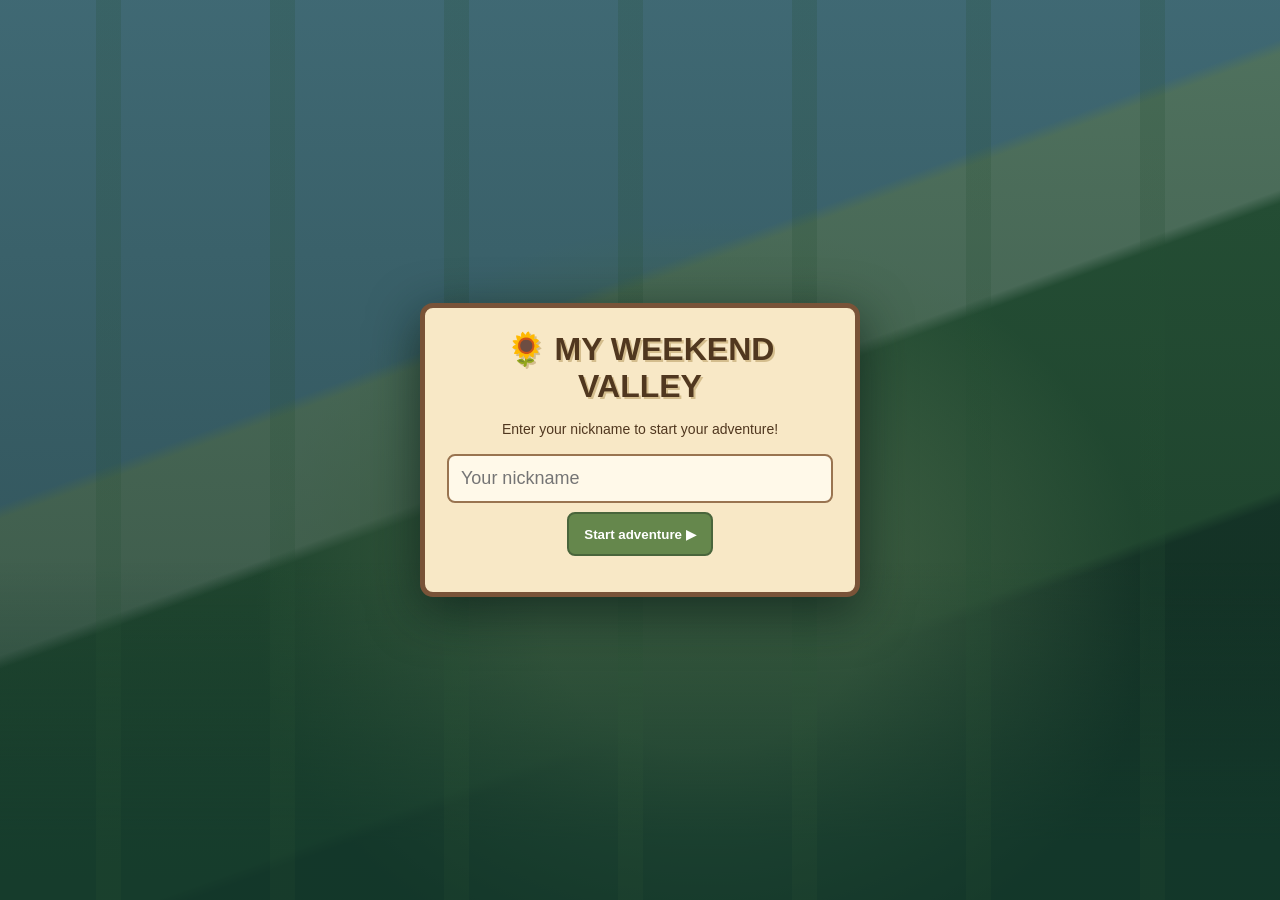
==== weekend-game/index.html @ 438b848c "Add standalone iOS Safari nickname start handler independent of game initialization and support touc" ====
<!doctype html><html lang="en"><head><meta charset="utf-8"><meta name="viewport" content="width=device-width,initial-scale=1,maximum-scale=1,user-scalable=no"><title>My Weekend Valley</title><style>
*{box-sizing:border-box}html,body{margin:0;overflow:hidden;width:100%;height:100%;background:#142c2d;font-family:Verdana,Arial,sans-serif;touch-action:none}canvas{display:block;width:100vw;height:100dvh;image-rendering:pixelated;touch-action:none}#hud{backdrop-filter:blur(6px);position:fixed;left:10px;top:10px;background:#382c23e8;color:#fff2ce;border:3px solid #c9a16c;box-shadow:0 4px #523d2b;border-radius:8px;padding:9px 12px;font-size:12px;line-height:1.7;pointer-events:none}#hud strong{font-size:15px}#quest{backdrop-filter:blur(6px);position:fixed;right:9px;top:10px;background:#382c23df;color:#ffe7ac;border:3px solid #c9a16c;border-radius:8px;padding:9px;font-size:11px;max-width:145px;pointer-events:none}#pad{position:fixed;bottom:25px;left:22px;width:124px;height:124px;border:3px solid #f4dcaa9c;border-radius:50%;background:#4c544b99;touch-action:none}#nub{position:absolute;left:40px;top:40px;width:40px;height:40px;background:#ffe2a2;border:3px solid #725b42;border-radius:50%}#act{position:fixed;bottom:43px;right:22px;width:91px;height:91px;border-radius:50%;border:4px solid #77512b;background:#f4bd63;color:#47321b;font-weight:900;font-size:13px}#modal{display:none;position:fixed;inset:0;background:#0d181acb;align-items:center;justify-content:center;padding:14px;z-index:3;touch-action:auto}#card{background:#f7e6bc;border:6px solid #795537;box-shadow:inset 0 0 0 3px #c79b62,0 10px 0 #30251d;color:#51351e;border-radius:12px;padding:20px;width:min(450px,100%);max-height:85dvh;overflow:auto;touch-action:auto}h2{margin:0 0 10px;font-size:22px}p{line-height:1.55;font-size:14px}textarea{width:100%;min-height:92px;border:3px solid #a47a4f;border-radius:7px;background:#fff9e8;padding:11px;font:16px Verdana;resize:vertical}#buttons{display:flex;gap:9px;margin-top:12px}#buttons button{flex:1;background:#65844d;border:3px solid #405a32;border-radius:7px;color:white;padding:11px;font-weight:bold}#buttons button:first-child{background:#a68159;border-color:#795637}#toast{position:fixed;left:50%;top:100px;transform:translateX(-50%);background:#382c23;color:#ffedae;border:2px solid #c9a16c;padding:10px 14px;border-radius:7px;display:none;text-align:center;font-size:13px;z-index:2;max-width:90vw}#tip{position:fixed;bottom:7px;left:42%;color:#fff3cc;background:#382c2399;font-size:10px;padding:5px;border-radius:4px}@media(min-width:850px){#pad,#act{opacity:.7}}@media(max-width:370px){#pad{width:104px;height:104px;left:10px}#nub{left:30px;top:30px}#act{right:10px;width:76px;height:76px}#quest{max-width:120px}}
#interior{display:none;position:fixed;inset:0;z-index:4;background:#241c16e8;align-items:center;justify-content:center;padding:12px}#room{width:min(620px,100%);height:min(620px,95dvh);background:#e4c08b;border:7px solid #735035;border-radius:12px;overflow:hidden}#scene{height:60%;background:linear-gradient(#a67d5a 0 70%,#b58a5a 70%);display:flex;align-items:flex-end;justify-content:center;position:relative}#scene:before{content:"";position:absolute;top:22px;left:12%;width:75px;height:95px;background:#93c8b6;border:10px solid #71503a}#portrait{font-size:clamp(100px,30vw,180px);line-height:1.1;filter:drop-shadow(6px 9px 1px #563a3066)}#roomTitle{position:absolute;right:10px;top:10px;background:#59402e;color:#fff2c6;padding:8px;border-radius:5px}#speech{height:40%;border-top:6px solid #735035;background:#f7e6be;padding:15px;display:flex;flex-direction:column;gap:9px;color:#493521}#speaker{font-weight:bold;font-size:20px}#dialogue{flex:1;font-size:15px;line-height:1.5}#roomButtons{display:flex;gap:10px}#roomButtons button{flex:1;padding:11px;background:#648451;border:3px solid #3e6135;color:white;border-radius:7px;font-weight:bold}#roomButtons #leave{background:#9c7854;border-color:#705238}#customBtn{position:fixed;right:12px;top:108px;z-index:2;background:#f3d38d;border:3px solid #765237;border-radius:9px;padding:9px;color:#51371f;font-weight:bold}#custom{display:none;position:fixed;inset:0;z-index:6;background:#241b17cc;align-items:center;justify-content:center;padding:14px}#customCard{background:#f9e8bd;border:6px solid #775034;border-radius:12px;padding:19px;width:min(400px,100%);color:#4b3525;max-height:90dvh;overflow:auto}#customCard h2{margin-bottom:14px}#customCard label{display:block;font-weight:bold;margin:12px 0 5px}#customCard select{width:100%;font-size:17px;padding:10px;background:#fff8e5;border:2px solid #8d6747;border-radius:6px}#customCard button{margin-top:16px;padding:12px;width:100%;background:#648a55;color:white;border:3px solid #43653c;border-radius:8px;font-weight:bold}#minigame{display:none;position:fixed;inset:0;z-index:7;background:#1d1716d9;align-items:center;justify-content:center;padding:12px}#miniCard{max-height:calc(100dvh - 24px);overflow-y:auto;box-sizing:border-box;width:min(520px,100%);background:#f8e7c2;border:6px solid #765034;border-radius:12px;padding:16px;text-align:center;color:#4b3421}#miniCanvas{width:100%;max-width:440px;aspect-ratio:4/3;image-rendering:pixelated;background:#b6d5d0;border:4px solid #775237;border-radius:8px;touch-action:manipulation}#miniCard{position:relative}#miniClose{background:#a9514a!important;border-color:#74382e!important}#miniCanvas{cursor:crosshair;box-sizing:border-box}#minigame{overscroll-behavior:contain}#miniClose{min-height:44px;touch-action:manipulation}#miniCard button{padding:10px 18px;margin:6px;background:#648854;border:3px solid #486639;color:white;border-radius:8px;font-weight:bold}#welcome,#market{display:none;position:fixed;inset:0;z-index:12;background:#1c1920dc;align-items:center;justify-content:center;padding:14px;touch-action:auto}#welcome{display:flex;min-height:100dvh;background:linear-gradient(#132d2688,#0d221bb0),radial-gradient(ellipse at 55% 68%,#86b879 0 16%,transparent 45%),linear-gradient(160deg,#72adcc 0 37%,#96c2a0 38% 48%,#3c7b4a 49% 70%,#1d4933 71%);overflow:hidden}#welcome:before{content:"";position:absolute;inset:-12%;pointer-events:none;opacity:.65;background:repeating-linear-gradient(90deg,transparent 0 76px,#264f3455 76px 101px,transparent 101px 174px),linear-gradient(0deg,#143c2e 0 15%,transparent 40%);animation:panWelcome 26s ease-in-out infinite alternate}#welcomeCard{position:relative;z-index:1;background:#f8e8c6ed;box-shadow:0 14px 50px #091b17aa}#welcomeCard h2{font-size:clamp(22px,5vw,32px);text-shadow:2px 2px #d4bd8d}@keyframes panWelcome{from{transform:translateX(-3%)}to{transform:translateX(3%)}}@media(prefers-reduced-motion:reduce){#welcome:before{animation:none}}#welcomeCard,#marketCard{background:#f8e8c6;color:#50371f;border:5px solid #795338;border-radius:13px;padding:22px;width:min(440px,100%);max-height:90dvh;overflow:auto;text-align:center;touch-action:auto}#welcomeCard input{width:100%;padding:12px;font-size:18px;border:2px solid #997450;border-radius:8px;background:#fff9e9;touch-action:auto}#welcomeCard button,#marketCard button{cursor:pointer;-webkit-tap-highlight-color:transparent;padding:11px 15px;background:#65874c;border:2px solid #49653b;border-radius:8px;color:white;font-weight:bold;margin-top:9px;min-height:44px;touch-action:manipulation}#marketCard .goods{display:grid;grid-template-columns:1fr 1fr;gap:9px;margin:12px 0}#marketCard .good{border:2px solid #d2b68d;border-radius:9px;padding:10px;background:#fff4d8}#marketCard .good button{width:100%;font-size:12px}#marketCard #marketExit{background:#a65b50;border-color:#87483f;width:100%}#shopBtn{position:fixed;right:12px;top:158px;z-index:2;background:#f3d38d;border:3px solid #765237;border-radius:9px;padding:9px;color:#51371f;font-weight:bold}#hud #nicknameHud{color:#ffe5a0}#toast{z-index:30;top:65px;pointer-events:none}#marketCard .good button:disabled{opacity:.6;background:#7e8977}#marketCard .good button{touch-action:manipulation;cursor:pointer}</style></head><body><canvas id="game"></canvas><div id="hud"><div id="nicknameHud"></div><strong id="worldTitle">🌻 My Weekend Valley</strong><div id="clock">☀️ Day 1 · Spring</div><div>🪙 <span id="coins">0</span> · 🦋 <span id="butterflies">0</span></div><div>⭐ <span id="progress">0 / 7</span> stories</div><div>📍 <span id="location">Village</span></div></div><div id="quest">📜 <b>Weekend Quest</b><div id="task">Explore the village and talk to the locals!</div></div><div id="pad"><div id="nub"></div></div><button id="act">TALK</button><div id="tip">Move: WASD / arrows / click · E or Enter: interact</div><div id="toast"></div><button id="customBtn">🎨 Character</button><button id="shopBtn">🛍️ Shop</button><div id="custom"><div id="customCard"><h2>🎨 Your Character</h2><div id="preview" style="font-size:50px;text-align:center">🧑</div><label>Clothes</label><select id="outfit"><option value="#5576b8">Blue jacket</option><option value="#b95762">Red jacket</option><option value="#6b9964">Green jacket</option><option value="#a276bd">Purple jacket</option><option value="#e1b755">Yellow jacket</option></select><label>Hair</label><select id="hair"><option value="#59442c">Brown</option><option value="#29262b">Black</option><option value="#d9a94b">Blond</option><option value="#b76a43">Ginger</option><option value="#d6d0ca">Silver</option></select><label>Skin tone</label><select id="skin"><option value="#edb78b">Light</option><option value="#c88d60">Tan</option><option value="#946344">Brown</option><option value="#65452f">Dark</option></select><button id="customDone">Save character ✓</button></div></div><div id="welcome"><div id="welcomeCard"><h2>🌻 MY WEEKEND VALLEY</h2><p>Enter your nickname to start your adventure!</p><input id="nickInput" maxlength="16" placeholder="Your nickname" autocomplete="nickname" enterkeyhint="go"><button id="nickSave" type="button">Start adventure ▶</button><p id="nickError" style="color:#a34236"></p></div></div><div id="market"><div id="marketCard"><h2>🛍️ Weekend Shop</h2><p>🪙 Your coins: <b id="marketCoins">0</b></p><p id="marketMessage" role="status" aria-live="polite" style="min-height:24px;font-weight:bold;color:#80502d"></p><div class="goods" id="goods"></div><button id="marketExit">🚪 Leave shop</button></div></div><div id="minigame"><div id="miniCard"><h2>🎯 Shooting Gallery</h2><p>Move your aim and shoot the moving cans! Hit all 7 targets in 7 shots to win 50 coins.</p><canvas id="miniCanvas" width="440" height="330"></canvas><p id="miniStatus"></p><button id="miniAgain">🔄 Reload / Retry</button><button id="miniClose">🚪 Exit game</button></div></div><div id="interior"><div id="room"><div id="scene"><div id="roomTitle"></div><div id="portrait"></div></div><div id="speech"><div id="speaker"></div><div id="dialogue"></div><div id="roomButtons"><button id="leave">Leave 🚪</button><button id="next">Next ▶</button></div></div></div></div><div id="modal"><div id="card"><h2 id="heading"></h2><p id="prompt"></p><textarea id="answer" placeholder="Write your own answer in English..."></textarea><div id="buttons"><button id="close">Back</button><button id="save">Save ✨</button></div></div></div><script>
(function(){
  function startFromWelcome(){
    var input=document.getElementById('nickInput'),panel=document.getElementById('welcome'),error=document.getElementById('nickError');
    if(!input||!panel)return;
    var nick=(input.value||'').trim();
    if(!nick){if(error)error.textContent='Введите ник';return;}
    if(nick.length>16)nick=nick.slice(0,16);
    try{localStorage.setItem('weekendNickname',nick);}catch(e){}
    window.weekendPlayerNickname=nick;
    var hud=document.getElementById('nicknameHud');if(hud)hud.textContent='👤 '+nick;
    input.blur();panel.style.display='none';panel.hidden=true;
  }
  window.startWeekendGame=startFromWelcome;
  function ready(){
    var btn=document.getElementById('nickSave'),input=document.getElementById('nickInput');
    if(btn){btn.onclick=startFromWelcome;btn.addEventListener('touchend',function(e){e.preventDefault();startFromWelcome();},{passive:false});}
    if(input)input.addEventListener('keydown',function(e){if(e.key==='Enter'){e.preventDefault();startFromWelcome();}});
    try{var old=localStorage.getItem('weekendNickname');if(old&&input)input.value=old;}catch(e){}
  }
  if(document.readyState==='loading')document.addEventListener('DOMContentLoaded',ready);else ready();
})();
</script>
<script>
(()=>{'use strict';const c=document.querySelector('#game'),g=c.getContext('2d');let W,H,D;function resize(){W=innerWidth;H=innerHeight;D=Math.min(devicePixelRatio||1,2);c.width=W*D;c.height=H*D;g.setTransform(D,0,0,D,0,0)}addEventListener('resize',resize);resize();
const TS=40,COLS=58,ROWS=45,WW=COLS*TS,WH=ROWS*TS,player={x:1120,y:890,dir:0,walk:0},keys={},joy={x:0,y:0};let clickTarget=null;let active=null,near=null,door=null,stall=null,tick=0,prev=0,inside=null,dialogueStep=0,world='village',portal=null;const avatar=JSON.parse(localStorage.getItem('weekendAvatar')||'{"outfit":"#5576b8","hair":"#59442c","skin":"#edb78b"}');const answers=JSON.parse(localStorage.getItem('weekendValleyV2')||'{}');
let coins=Number(localStorage.getItem('weekendCoins')||0),butterflyCount=0;if(!localStorage.getItem('weekendStarterGiftV1')){coins+=100;localStorage.setItem('weekendCoins',String(coins));localStorage.setItem('weekendStarterGiftV1','1')}let nickname=window.weekendPlayerNickname||localStorage.getItem('weekendNickname')||'';const purchases=JSON.parse(localStorage.getItem('weekendPurchases')||'{}');const shopGoods=[{id:'hat',name:'🎩 Fancy Hat',price:35,description:'Wear a stylish hat'},{id:'crown',name:'👑 Golden Crown',price:120,description:'A royal look'},{id:'scarf',name:'🧣 Cozy Scarf',price:45,description:'A warm scarf'},{id:'sparkle',name:'✨ Sparkles',price:90,description:'Glitter around you'},{id:'pet',name:'🐈 Cat Friend',price:150,description:'A cat follows you'},{id:'balloon',name:'🎈 Balloon',price:65,description:'Carry a red balloon'}];const critters=Array.from({length:18},(_,i)=>({x:180+(i*257)%1930,y:170+(i*317)%1420,phase:i*1.7,speed:.3+i%3*.14,found:false}));const lanterns=[{x:1040,y:700},{x:1270,y:700},{x:1040,y:1030},{x:1270,y:1030},{x:760,y:790},{x:1530,y:790}];const quests=[
{id:'farmer',x:580,y:610,name:'Mia the Farmer',icon:'👩‍🌾',q:'What would you like to do outdoors this weekend?',hint:'I want to plant flowers in the garden.'},
{id:'fisher',x:1590,y:650,name:'Oliver the Fisher',icon:'🎣',q:'Who would you like to spend your weekend with?',hint:'I want to go fishing with my best friend.'},
{id:'baker',x:1630,y:1180,name:'Lily the Baker',icon:'🥐',q:'What would you like to eat this weekend?',hint:'I would like to bake chocolate cookies.'},
{id:'reader',x:530,y:1240,name:'Noah the Reader',icon:'📚',q:'What would you like to learn or read?',hint:'I want to read a mystery book.'},
{id:'musician',x:1150,y:440,name:'Ella the Musician',icon:'🎸',q:'What music would you like to listen to?',hint:'I want to listen to pop music.'},
{id:'friend',x:1180,y:1450,name:'Alex the Friend',icon:'🧑',q:'Where would you like to go this weekend?',hint:'I would like to visit the city park.'},
{id:'shopkeeper',x:1950,y:930,name:'Sam the Shopkeeper',icon:'🛒',q:'How do you want to feel this weekend, and why?',hint:'I want to feel happy because I can relax.'}
];const regionalQuests={city:[{id:'city_guide',x:300,y:550,name:'Grace the Guide',icon:'🗺️',q:'What would you like to visit in the city this weekend?',hint:'I would like to visit the museum.'},{id:'city_driver',x:960,y:880,name:'Max the Driver',icon:'🚕',q:'How would you travel around the city?',hint:'I would take the bus to the park.'},{id:'city_artist',x:1530,y:1390,name:'Zoe the Artist',icon:'🎨',q:'What would you like to buy in the city?',hint:'I would like to buy a beautiful painting.'}],ship:[{id:'ship_captain',x:740,y:3010,name:'Captain Jack',icon:'👨‍✈️',q:'Where would you like to sail on your next holiday?',hint:'I would like to sail to New York.'},{id:'ship_guest',x:1590,y:2180,name:'Rose the Passenger',icon:'🌹',q:'What would you do on a cruise ship?',hint:'I would watch the ocean and read a book.'},{id:'ship_sailor',x:740,y:1170,name:'Finn the Sailor',icon:'⚓',q:'What would you pack for a sea journey?',hint:'I would pack warm clothes and a camera.'}]};const allQuests=[...quests,...regionalQuests.city,...regionalQuests.ship];const questTotal=allQuests.length;const houses=[{x:330,y:360,c:'#e7ac72',roof:'#a64d47',label:'FARM'},{x:1400,y:270,c:'#e3c795',roof:'#8d668d',label:'MUSIC'},{x:1420,y:970,c:'#f0b0a2',roof:'#b96b42',label:'BAKERY'},{x:290,y:1010,c:'#b8bbdf',roof:'#7668a2',label:'LIBRARY'},{x:1780,y:720,c:'#c6d99d',roof:'#6a9663',label:'SHOP'},{x:850,y:1230,c:'#ead5a4',roof:'#a06d52',label:'HOME'}];
const roomPeople=[['👩‍🌾','Mia',['Welcome to my farmhouse!','I grow vegetables and flowers.','Have a lovely weekend!']],['👩‍🎤','Ella',['Welcome to my music room!','I practice guitar every day.','Music makes life better!']],['👩‍🍳','Lily',['Welcome to my bakery!','Our bread is always fresh.','Enjoy your weekend!']],['👨‍🏫','Noah',['Welcome to the library!','I love reading adventure stories.','See you soon!']],['🧑‍💼','Sam',['Hello! Welcome to my shop.','We sell useful things for the village.','Have a great day!']],['🧑','Alex',['Welcome home!','Relax and enjoy your free time.','See you around!']]];let seed=57;function rand(){seed=(seed*1664525+1013904223)>>>0;return seed/4294967296}const deco=[];for(let i=0;i<750;i++){let x=35+rand()*(WW-70),y=35+rand()*(WH-70);if(Math.abs(x-1150)<135||Math.abs(y-900)<95||houses.some(h=>Math.abs(x-h.x)<185&&Math.abs(y-h.y)<175)||quests.some(q=>Math.hypot(q.x-x,q.y-y)<115)||x>1680&&y<670)continue;deco.push({x,y,type:rand(),s:rand()})}
const flowers=[];for(let i=0;i<260;i++)flowers.push({x:rand()*WW,y:rand()*WH,t:rand()});
const walkers=Array.from({length:16},(_,i)=>({x:210+(i*347)%1880,y:210+(i*271)%1390,vx:0,vy:0,wait:0,speed:.55+(i%5)*.12,shirt:['#bd8d61','#7b9fbe','#d28b99','#9f87b5','#8ca76b','#d9ae69'][i%6],name:['Ben','Kate','Tom','Rose','Jack','Emma','Max','Amy','Leo','Lucy','Finn','Zoe','Dan','Ivy','Paul','May'][i],bubbleUntil:0,cooldown:0,hello:false}));const greetings=['Hello! How are you?','Hey! Nice to see you!','Hi there!','How is your day going?','Lovely weather today!','Good morning, neighbor!','Hope you have a great day!','Hey, how are things?'];function updateWalkers(dt){for(const n of walkers){n.wait-=dt;if(n.wait<=0){let angle=Math.random()*Math.PI*2;n.vx=Math.cos(angle);n.vy=Math.sin(angle);n.wait=45+Math.random()*145;if(Math.random()<.25){n.vx=0;n.vy=0;n.wait=25+Math.random()*65}}let nx=n.x+n.vx*n.speed*dt,ny=n.y+n.vy*n.speed*dt;if(nx<50||nx>WW-50)n.vx*=-1;else n.x=nx;if(ny<60||ny>WH-60)n.vy*=-1;else n.y=ny;let distance=Math.hypot(player.x-n.x,player.y-n.y);if(distance<112&&!n.hello&&tick>n.cooldown){n.bubbleUntil=tick+175;n.cooldown=tick+650;n.message=greetings[Math.floor(Math.random()*greetings.length)];n.hello=true}else if(distance>170)n.hello=false;}}function drawWalkers(){for(const n of walkers){character(n.x,n.y+Math.sin(tick*.07+n.x)*2,n.shirt);if(n.bubbleUntil>tick){const msg=n.message||'Hello!';g.font='bold 13px Verdana';const width=Math.max(90,g.measureText(msg).width+25);rect(n.x-width/2,n.y-92,width,32,'#4c382b');rect(n.x-width/2+3,n.y-89,width-6,26,'#fff2cf');g.fillStyle='#4c382b';g.beginPath();g.moveTo(n.x-6,n.y-60);g.lineTo(n.x+6,n.y-60);g.lineTo(n.x,n.y-51);g.fill();g.fillStyle='#4c382b';g.textAlign='center';g.fillText(msg,n.x,n.y-71)}}}
function rect(x,y,w,h,col){g.fillStyle=col;g.fillRect(x,y,w,h)}function circle(x,y,r,col){g.fillStyle=col;g.beginPath();g.arc(x,y,r,0,Math.PI*2);g.fill()}function label(t,x,y,size=15,col='#f8f1c7'){g.font='bold '+size+'px Verdana';g.textAlign='center';g.lineWidth=4;g.strokeStyle='#49392b';g.strokeText(t,x,y);g.fillStyle=col;g.fillText(t,x,y)}
function drawHouse(h){rect(h.x-93,h.y-27,186,128,'#304c3540');rect(h.x-89,h.y-42,178,132,'#684e3a');rect(h.x-83,h.y-35,166,120,h.c);for(let i=0;i<6;i++)rect(h.x-79,h.y-22+i*18,158,2,'#674b3450');rect(h.x-101,h.y-66,202,35,'#583e42');rect(h.x-94,h.y-98,188,44,h.roof);for(let i=0;i<8;i++)rect(h.x-87+i*23,h.y-91+(i%2)*8,20,3,'#fff0d033');rect(h.x-103,h.y-65,206,8,'#e9c68e');for(const wx of [-49,48]){rect(h.x+wx-22,h.y-17,44,45,'#65483a');rect(h.x+wx-17,h.y-12,34,34,'#a6d7df');rect(h.x+wx-15,h.y-10,30,30,'#f8db92aa');rect(h.x+wx-2,h.y-12,4,34,'#fff2d4');rect(h.x+wx-17,h.y+2,34,4,'#fff2d4');rect(h.x+wx-25,h.y+26,50,7,'#e6c18c')}rect(h.x-23,h.y+32,46,61,'#5c4035');rect(h.x-17,h.y+36,34,54,'#946743');circle(h.x+12,h.y+68,4,'#f6d889');rect(h.x-27,h.y+90,54,8,'#d8b38b');label(h.label,h.x,h.y-114,13)}
function tree(x,y,r){circle(x+9,y+10,r+5,'#263f3655');rect(x-7,y-2,14,32,'#765037');rect(x-4,y+4,4,20,'#a67950');circle(x-12,y-20,r*.85,'#2e6f4e');circle(x+13,y-20,r*.85,'#397d52');circle(x,y-36,r,'#478c57');circle(x-9,y-39,r*.55,'#69aa66');circle(x+9,y-31,r*.5,'#5ba35e');circle(x-5,y-47,3,'#d2dc9d')}
function character(x,y,shirt,hair='#60422d',skin='#edb78b',motion=0,wave=false){const stride=Math.sin(motion)*5,arm=Math.sin(motion)*7;circle(x,y+14,13,'#345a3e66');rect(x-10,y+2+stride,8,12,'#534f6d');rect(x+3,y+2-stride,8,12,'#534f6d');rect(x-12,y-18,24,24,shirt);g.save();g.translate(x-13,y-14);g.rotate(arm*.045);rect(-7,0,7,20,shirt);rect(-7,15,7,6,skin);g.restore();g.save();g.translate(x+13,y-14);g.rotate(wave?-.85+Math.sin(tick*.14)*.25:-arm*.045);rect(0,0,7,20,shirt);rect(0,15,7,6,skin);g.restore();circle(x,y-24,12,skin);circle(x,y-31,12,hair);rect(x-11,y-29,22,12,skin);rect(x-6,y-25,3,3,'#392f27');rect(x+4,y-25,3,3,'#392f27')}
const stalls=[{x:1290,y:1110,label:'🎯 CAN TOSS'},{x:860,y:630,label:'🎯 FAIR GAME'}];const gates=[{x:2180,y:890,to:'city',label:'🏙️ CITY'},{x:1100,y:160,to:'ship',label:'🚢 SHIP'}];const extraNPC={city:[{x:640,y:500,name:'Officer Ben',icon:'👮',lines:['Welcome to the city!','The streets are busy today.','Have a safe weekend!']},{x:1510,y:1180,name:'Artist Zoe',icon:'🎨',lines:['Hello from the city!','I love painting colorful buildings.','Enjoy exploring!']}],ship:[{x:750,y:2830,name:'Captain Jack',icon:'👨‍✈️',lines:['Ahoy! Welcome aboard!','We are sailing toward a new adventure.','Enjoy the ocean breeze!']},{x:1580,y:2600,name:'Sailor Finn',icon:'🧑‍✈️',lines:['Hello, traveler!','The sea looks beautiful today.','Have a great journey!']}]};let extraNear=null;function drawExtraNPCs(){for(const n of regionalQuests[world]){character(n.x,n.y,'#5c89ad','#60422d','#edb78b',0,Math.hypot(player.x-n.x,player.y-n.y)<105);label((answers[n.id]?'✓ ':'⭐ ')+n.name,n.x,n.y-54,14);if(Math.hypot(player.x-n.x,player.y-n.y)<105)label('QUEST / E',n.x,n.y-81,14)}for(const n of extraNPC[world]){character(n.x,n.y,'#8d659e','#60422d','#edb78b',0,Math.hypot(player.x-n.x,player.y-n.y)<105);label(n.name,n.x,n.y-55,14);if(Math.hypot(player.x-n.x,player.y-n.y)<100)label('TALK / E',n.x,n.y-80,14)}}const cityCrowd=Array.from({length:28},(_,i)=>({x:190+(i*277)%1930,y:150+(i*233)%1450,phase:i*2.3,color:['#d88c70','#6d8cbb','#ba91b8','#8bad7a'][i%4]}));const cars=Array.from({length:16},(_,i)=>({lane:i%4,offset:i*189,speed:.65+(i%5)*.24,color:['#d95753','#f2c864','#71a8d1','#eee5d5','#6a907b'][i%5]}));const shipCrew=Array.from({length:24},(_,i)=>({x:i%2?1590:730,y:650+Math.floor(i/2)*205,phase:i*1.3,color:['#fff2d4','#50759b','#ba795e'][i%3],dx:0,dy:1,timer:0,pause:0,speed:.45+(i%4)*.12}));const SH=3600;const shipWalls=[{x:855,y:690,w:600,h:1950},{x:965,y:2750,w:390,h:180}];const shipDeckPath=new Path2D();shipDeckPath.moveTo(1160,155);shipDeckPath.bezierCurveTo(1470,270,1655,470,1675,780);shipDeckPath.lineTo(1675,2930);shipDeckPath.bezierCurveTo(1675,3140,1450,3360,1160,3420);shipDeckPath.bezierCurveTo(870,3360,645,3140,645,2930);shipDeckPath.lineTo(645,780);shipDeckPath.bezierCurveTo(665,470,850,270,1160,155);shipDeckPath.closePath();const deckTest=document.createElement('canvas').getContext('2d');function shipWalkable(x,y){if(!Number.isFinite(x)||!Number.isFinite(y)||y<205||y>3370)return false;for(const [ox,oy] of [[0,0],[-25,0],[25,0],[0,-25],[0,25]])if(!deckTest.isPointInPath(shipDeckPath,x+ox,y+oy))return false;return !shipWalls.some(r=>x>r.x-23&&x<r.x+r.w+23&&y>r.y-24&&y<r.y+r.h+24)}function rescueShipCrew(n){const safe=[[730,1050],[1590,1050],[730,1650],[1590,1650],[730,2300],[1590,2300],[900,3050],[1420,3050],[1160,3170]];let best=null,dist=Infinity;for(const [x,y] of safe){if(!shipWalkable(x,y))continue;const d=(n.x-x)**2+(n.y-y)**2;if(d<dist){dist=d;best=[x,y]}}if(best){n.x=best[0];n.y=best[1]}else{n.x=1160;n.y=3170}n.dx=0;n.dy=0;n.timer=0;n.pause=10}function shipMove(n,dt){if(!shipWalkable(n.x,n.y))rescueShipCrew(n);if(n.pause>0){n.pause-=dt;return}n.timer-=dt;if(n.timer<=0){n.timer=65+Math.random()*125;const a=Math.random()*Math.PI*2;n.dx=Math.cos(a);n.dy=Math.sin(a);if(Math.random()<.2){n.pause=25+Math.random()*65;return}}const nx=n.x+n.dx*n.speed*dt,ny=n.y+n.dy*n.speed*dt;if(shipWalkable(nx,ny)){n.x=nx;n.y=ny}else{n.timer=0;n.dx*=-1;n.dy*=-1}}function drawCity(){rect(0,0,WW,WH,'#819d89');for(let i=0;i<240;i++){const x=(i*173)%WW,y=(i*277)%WH;rect(x,y,7,2,'#e3e5d33a')}for(let x=0;x<WW;x+=340){rect(x+122,0,126,WH,'#6c7076');rect(x+181,0,6,WH,'#d5c78c')}for(let y=0;y<WH;y+=360){rect(0,y+120,WW,132,'#6c7076');rect(0,y+180,WW,6,'#d5c78c')}for(let x=0;x<WW;x+=340)for(let y=0;y<WH;y+=360){const height=95+((x*3+y*7)%100);rect(x+5,y+8,107,108,'#535765');rect(x+10,y+12,97,100,'#a5a9b8');rect(x+20,y+15-height*.17,83,85+height*.17,((x+y)/20)%2===0?'#b2b8c5':'#7f9cae');for(let a=0;a<4;a++)for(let b=0;b<4;b++)rect(x+27+a*18,y+18+b*19,11,12,(a+b)%3===0?'#ffe6a0':'#9fd6e7');rect(x+265,y+260,27,38,'#73583b');circle(x+278,y+245,28,'#4b976a');rect(x+5,y+107,100,8,'#3e6774')}const phase=tick%720,greenVertical=phase<340;for(let x=0;x<WW;x+=340)for(let y=0;y<WH;y+=360){rect(x+113,y+103,10,25,'#333b36');circle(x+118,y+109,4,greenVertical?'#4d5946':'#f45243');circle(x+118,y+120,4,greenVertical?'#6ee083':'#494d43');rect(x+249,y+253,10,25,'#333b36');circle(x+254,y+259,4,greenVertical?'#f45243':'#494d43');circle(x+254,y+270,4,greenVertical?'#494d43':'#6ee083')}for(let i=0;i<cars.length;i++){const c=cars[i],vertical=c.lane%2===0,roadIndex=Math.floor(i/4),roadStart=vertical?roadIndex*340:roadIndex*360,track=vertical?WH:WW;let pos=(c.offset+tick*c.speed*2.1)%track;const lightPositions=vertical?[120,480,840,1200,1560]:[122,462,802,1142,1482,1822,2162];if((vertical?!greenVertical:greenVertical)){for(const light of lightPositions){const stop=light-42;if(pos>stop&&pos<light+80)pos=stop}}const x=vertical?roadIndex*340+(c.lane===0?151:216):pos,y=vertical?pos:roadIndex*360+(c.lane===1?151:215);g.save();g.translate(x,y);if(vertical)g.rotate(Math.PI/2);rect(-24,-13,48,26,'#292e37');rect(-20,-12,40,24,c.color);rect(-9,-10,18,20,'#c1e3e8');rect(-20,-14,8,4,'#fff3b2');g.restore()}for(const n of cityCrowd){const x=n.x+Math.sin(tick*.013+n.phase)*52,y=n.y+Math.cos(tick*.011+n.phase)*45;character(x,y+Math.sin(tick*.08+n.phase)*2,n.color,'#60422d','#edb78b',tick*.08+n.phase)}}function drawShip(){rect(0,0,WW,SH,'#367eaa');for(let i=0;i<260;i++){const x=(i*293+tick*.6)%WW,y=(i*179+Math.sin(tick*.03+i)*12)%SH;rect(x,y,30+Math.sin(tick*.04+i)*9,3,'#a3e0e88c')}g.fillStyle='#252d39';g.beginPath();g.moveTo(1160,110);g.bezierCurveTo(1510,240,1710,410,1745,780);g.lineTo(1745,2940);g.bezierCurveTo(1745,3200,1470,3430,1160,3500);g.bezierCurveTo(850,3430,575,3200,575,2940);g.lineTo(575,780);g.bezierCurveTo(610,410,810,240,1160,110);g.fill();g.fillStyle='#c6a077';g.beginPath();g.moveTo(1160,155);g.bezierCurveTo(1470,270,1655,470,1675,780);g.lineTo(1675,2930);g.bezierCurveTo(1675,3140,1450,3360,1160,3420);g.bezierCurveTo(870,3360,645,3140,645,2930);g.lineTo(645,780);g.bezierCurveTo(665,470,850,270,1160,155);g.fill();g.save();g.clip(shipDeckPath);for(let y=450;y<3320;y+=48)rect(645,y,1030,3,'#a57f5b');for(let y=500;y<3300;y+=80){rect(675,y,13,32,'#ead2a2');rect(1632,y,13,32,'#ead2a2')}for(let i=0;i<28;i++){const y=650+i*93;circle(687,y,6,'#e9d5ad');circle(1633,y,6,'#e9d5ad')}for(let i=0;i<18;i++){const x=730+(i*83)%850,y=400+(i*191)%2750;if(x>850&&x<1460&&y>690&&y<2630)continue;rect(x,y,25,2,'#f9e4bd55')}g.restore()rect(690,650,940,22,'#f2ead8');rect(680,2850,960,20,'#f2ead8');rect(865,690,590,1930,'#444956');rect(880,706,560,1900,'#f1eee4');for(let y=740;y<2580;y+=70)for(let x=905;x<1410;x+=72)rect(x,y,37,35,'#9bc6d0');rect(975,2750,370,180,'#e8e4d8');for(let x=995;x<1325;x+=66)rect(x,2775,37,40,'#96c4d0');for(let i=0;i<4;i++){const y=915+i*440;rect(1065,y-58,190,118,'#e5dfd2');rect(1095,y-45,130,92,'#b66a43');rect(1090,y-54,140,31,'#282f37');for(let j=0;j<6;j++){const p=(tick*.85+j*29+i*14)%175;circle(1160+Math.sin(tick*.021+j+i)*32,y-80-p,12+p*.12,p<105?'#d4d8d777':'#d4d8d82e')}}for(let y=740;y<2950;y+=220){for(const x of [718,1602]){rect(x-30,y-68,60,128,'#f3eee0');rect(x-22,y-55,44,100,'#c18a57');rect(x-18,y-47,36,24,'#fff6e7')}}rect(780,405,760,60,'#f4eee3');rect(800,480,720,22,'#756c65');rect(1120,295,80,180,'#eee9dc');circle(1160,328,27,'#7b9baa');rect(850,3030,620,24,'#eae4d6');for(const n of shipCrew){if(shipWalkable(n.x,n.y))character(n.x,n.y,n.color,'#60422d','#edb78b',tick*.06+n.phase)}label('RMS WEEKEND · GRAND LINER',1160,3090,23);label('BOW ↑',1160,480,18);label('STERN ↓',1160,3260,18)} function renderExtra(){const scale=Math.min(1.05,Math.max(.66,W/900)),cx=Math.max(0,Math.min(WW-W/scale,player.x-W/(2*scale))),cy=Math.max(0,Math.min((world==='ship'?SH:WH)-H/scale,player.y-H/(2*scale)));g.setTransform(D,0,0,D,0,0);rect(0,0,W,H,world==='city'?'#88a28e':'#438cb6');g.save();g.scale(scale,scale);g.translate(-cx,-cy);if(world==='city')drawCity();else drawShip();drawExtraNPCs();drawPlayer();label('↩ RETURN / E',world==='city'?180:1160,world==='city'?880:3140,17);g.restore();document.querySelector('#location').textContent=near?near.name:world==='city'?'Busy City':'Ocean Liner';document.querySelector('#task').textContent=allQuests.every(q=>answers[q.id])?'All stories complete! 🌟':'⭐ '+regionalQuests[world].filter(q=>answers[q.id]).length+'/'+regionalQuests[world].length+' local quests · Explore all 3 locations';document.querySelector('#progress').textContent=allQuests.filter(q=>answers[q.id]).length+' / '+questTotal;document.querySelector('#act').textContent=portal?'RETURN':near?'QUEST':extraNear?'TALK':'EXPLORE'} function switchWorld(to){world=to;document.querySelector('#worldTitle').textContent=to==='city'?'🏙️ Добро пожаловать в город':to==='ship'?'🚢 Добро пожаловать на Титаник':'🌻 My Weekend Valley';clickTarget=null;joy.x=joy.y=0;reset();if(to==='village'){player.x=to==='village'?1100:player.x;player.y=850}else if(to==='city'){player.x=300;player.y=870}else{player.x=1150;player.y=3140}toast(to==='city'?'🏙️ Welcome to the city!':to==='ship'?'🚢 Welcome aboard!':'🌻 Back in the valley!')}function showExtraDialogue(n){inside='extra';dialogueStep=0;document.querySelector('#interior').style.display='flex';document.querySelector('#roomTitle').textContent=world==='city'?'CITY':'SHIP DECK';document.querySelector('#portrait').textContent=n.icon;window.currentExtra=n;showDialogue()}function drawPlayer(){character(player.x,player.y+Math.sin(player.walk)*2,avatar.outfit,avatar.hair,avatar.skin,player.walk);if(purchases.hat)label('🎩',player.x,player.y-58,17);if(purchases.crown)label('👑',player.x,player.y-58,17);if(purchases.scarf)rect(player.x-12,player.y-10,24,6,'#d95965');if(purchases.sparkle){circle(player.x-25+Math.sin(tick*.08)*6,player.y-25,3,'#ffef8a');circle(player.x+25,player.y-12+Math.cos(tick*.09)*9,3,'#ffe58a')}if(purchases.pet){label('🐈',player.x-43,player.y+15,20)}if(purchases.balloon){g.strokeStyle='#87695b';g.lineWidth=2;g.beginPath();g.moveTo(player.x+18,player.y-13);g.lineTo(player.x+32,player.y-73);g.stroke();label('🎈',player.x+32,player.y-80,20)}if(nickname)label(nickname,player.x,player.y-(purchases.hat||purchases.crown?100:76),14)}function refreshMarket(){document.querySelector('#marketCoins').textContent=coins;document.querySelector('#goods').innerHTML=shopGoods.map(item=>'<div class="good"><b>'+item.name+'</b><p>'+item.description+'</p><button data-buy="'+item.id+'">'+(purchases[item.id]?'✓ Owned':item.price+' 🪙')+'</button></div>').join('');for(const b of document.querySelectorAll('[data-buy]')){const item=shopGoods.find(x=>x.id===b.dataset.buy);b.disabled=!!purchases[item.id];b.onclick=()=>{const msg=document.querySelector('#marketMessage');if(coins<item.price){msg.textContent='❌ Not enough coins! Need '+(item.price-coins)+' more 🪙';toast('🪙 Not enough coins!');return}coins-=item.price;purchases[item.id]=true;localStorage.setItem('weekendPurchases',JSON.stringify(purchases));localStorage.setItem('weekendCoins',String(coins));refreshMarket();document.querySelector('#marketMessage').textContent='✅ Purchased '+item.name+'!';toast('🎉 Purchased '+item.name+'!')}}}function openMarket(){clickTarget=null;document.querySelector('#market').style.display='flex';document.querySelector('#marketMessage').textContent='Tap an item to buy it. Starter bonus: 100 coins!';refreshMarket()}function closeMarket(){document.querySelector('#market').style.display='none'}document.querySelector('#shopBtn').onclick=openMarket;document.querySelector('#marketExit').onclick=closeMarket;document.querySelector('#market').addEventListener('pointerdown',e=>{if(e.target.id==='market')closeMarket()});function enterGame(){const input=document.querySelector('#nickInput');const name=input.value.trim();const error=document.querySelector('#nickError');if(name.length<1||name.length>16){error.textContent='Введите ник от 1 до 16 символов';return}try{nickname=name;localStorage.setItem('weekendNickname',nickname)}catch(err){nickname=name}error.textContent='';input.blur();document.querySelector('#welcome').style.display='none';document.querySelector('#nicknameHud').textContent='👤 '+nickname;toast('🌻 Welcome, '+nickname+'!')}document.querySelector('#nickSave').addEventListener('click',()=>{enterGame();if(window.startWeekendGame)window.startWeekendGame()});document.querySelector('#nickInput').addEventListener('keydown',e=>{if(e.key==='Enter'){e.preventDefault();e.stopPropagation();enterGame()}});if(nickname){document.querySelector('#nickInput').value=nickname;document.querySelector('#nicknameHud').textContent='👤 '+nickname}else void 0;function drawGrassDetails(){for(let i=0;i<850;i++){const x=(i*197+37)%WW,y=(i*331+71)%WH;if((x>1015&&x<1270)||(y>785&&y<990)||(x>1650&&y<640))continue;const k=(i*37)%5;rect(x,y,2,5,k<2?'#3f86504f':'#d6d99466');rect(x+5,y+2,2,3,'#326e4155')}for(let i=0;i<55;i++){const x=180+(i*271)%1890,y=140+(i*179)%1470;if(x>1600&&y<630)continue;circle(x,y,3,i%2?'#ffe2a4':'#f2c4dd')}}function drawWaterHighlights(){g.save();g.beginPath();g.ellipse(1870,300,351,250,-.2,0,Math.PI*2);g.clip();for(let i=0;i<32;i++){const x=1510+(i*79+tick*(.3+i%3*.2))%710,y=90+(i*53)%430;rect(x,y,24+i%3*12,3,i%2?'#d9f7d688':'#f2ffff77')}g.restore()}function render(){if(world!=='village'){renderExtra();return}const scale=Math.min(1.05,Math.max(.66,W/900));const camX=Math.max(0,Math.min(WW-W/scale,player.x-W/(2*scale))),camY=Math.max(0,Math.min(WH-H/scale,player.y-H/(2*scale)));g.setTransform(D,0,0,D,0,0);rect(0,0,W,H,'#78b765');g.save();g.scale(scale,scale);g.translate(-camX,-camY);rect(0,0,WW,WH,'#83bb67');for(let y=0;y<ROWS;y++)for(let x=0;x<COLS;x++){let v=(x*13+y*17+x*y*3)%11;if(v<3)rect(x*TS,y*TS,TS,TS,v===0?'#88c16d':'#7db563')}
rect(1050,0,185,WH,'#cbb17e');rect(0,810,WW,160,'#cbb17e');rect(1030,790,225,205,'#e0c58b');rect(475,530,720,65,'#d3b984');rect(1640,510,80,720,'#d3b984');rect(460,930,70,450,'#d3b984');rect(1100,1390,700,70,'#d3b984');drawGrassDetails();
g.fillStyle='#66b9cc';g.beginPath();g.ellipse(1870,300,360,260,-.2,0,7);g.fill();g.strokeStyle='#b1e4bd';g.lineWidth=17;g.stroke();for(let i=0;i<8;i++)circle(1730+i*46,285+Math.sin(i*2)*25,5,'#b4e9e9');drawWaterHighlights();
flowers.forEach(f=>{if(f.x>1680&&f.y<650)return;rect(f.x,f.y,4,7,'#3d9851');circle(f.x+2,f.y,3,f.t<.35?'#fff3aa':f.t<.7?'#f4c5dc':'#d8d0ff')});
for(let x=70;x<900;x+=60){rect(x,1580,6,60,'#8b653c');rect(x,1590,55,7,'#b98c51')}
deco.forEach(t=>{if(t.type<.38)tree(t.x,t.y,15+t.s*9);else if(t.type<.55){circle(t.x,t.y,9,'#9e9e83');circle(t.x-2,t.y-3,4,'#c6c5ad')}else if(t.type<.75){rect(t.x,t.y,3,8,'#4c9552');circle(t.x,t.y,4,t.s<.5?'#ffdfa0':'#e5b7de')}});
houses.forEach(drawHouse);
for(const l of lanterns){rect(l.x-3,l.y-30,6,38,'#6c4a2e');rect(l.x-11,l.y-42,22,17,'#5b4937');rect(l.x-7,l.y-39,14,12,'#f9d67d');circle(l.x,l.y-35,4,'#fff1a2')}
circle(1160,890,53,'#9a9781');circle(1160,885,45,'#5caec2');circle(1160,885,31,'#87d4dc');circle(1160,875,13,'#ded1a4');circle(1160,863,7,'#f4e8c2');
for(const b of critters){if(b.found)continue;const wing=Math.sin(tick*.18+b.phase)*7;circle(b.x-6,b.y+wing*.3,6,'#f6cb65');circle(b.x+6,b.y-wing*.3,6,'#f5a9cc');circle(b.x,b.y,3,'#64462b')}
drawWalkers();
for(let i=0;i<7;i++){let q=quests[i];character(q.x,q.y,['#bc815c','#5785a1','#c87987','#6c9a65','#a77fc2','#cdad53','#7b9d8d'][i]);label(q.name,q.x,q.y-55,13);if(answers[q.id])label('⭐',q.x+40,q.y-30,17);else{circle(q.x+30,q.y-42,12,'#f7d66d');label('!',q.x+30,q.y-37,15,'#5c432d')}}
for(const st of stalls){rect(st.x-55,st.y-30,110,55,'#bd7c48');rect(st.x-64,st.y-54,128,27,'#b44c4b');for(let j=0;j<5;j++)rect(st.x-58+j*24,st.y-51,13,20,'#f9e6b8');label(st.label,st.x,st.y-68,14)}for(const gate of gates)label(gate.label+' / E',gate.x,gate.y-30,18);if(door)label('🚪 ENTER / E',door.x,door.y+118,16);drawPlayer();if(near){g.strokeStyle='#fff4b3';g.lineWidth=3;g.beginPath();g.arc(near.x,near.y,54,0,7);g.stroke();label('TALK',near.x,near.y-76,15)}const hour=(6+Math.floor(tick/550))%24;const night=hour>=19||hour<6;g.restore();if(night){rect(0,0,W,H,'#14244936');g.save();g.scale(scale,scale);g.translate(-camX,-camY);for(const l of lanterns){const halo=g.createRadialGradient(l.x,l.y-35,3,l.x,l.y-35,115);halo.addColorStop(0,'#f9db7922');halo.addColorStop(1,'#ffe5a000');circle(l.x,l.y-35,65,halo)}for(let i=0;i<28;i++){const a=(i*227+tick*.16)%WW,b=(i*193+Math.sin(tick*.025+i)*30+300)%WH;circle(a,b,2+Math.sin(tick*.09+i), '#ffefad55')}g.restore()}document.querySelector('#clock').textContent=(night?'🌙 ':'☀️ ')+'Day '+(1+Math.floor(tick/13200))+' · '+String(hour).padStart(2,'0')+':00';document.querySelector('#coins').textContent=coins;document.querySelector('#butterflies').textContent=butterflyCount;document.querySelector('#progress').textContent=allQuests.filter(q=>answers[q.id]).length+' / '+questTotal;document.querySelector('#location').textContent=near?near.name:'Village';document.querySelector('#task').textContent=allQuests.every(q=>answers[q.id])?'All stories complete! 🌟':'Complete English quests in all 3 locations!';document.querySelector('#act').textContent=portal?'TRAVEL':near?'TALK':door?'ENTER':stall?'PLAY':'EXPLORE'}
function loop(t){const dt=Math.min((t-prev)||16,40)/16.67;prev=t;tick+=dt;if(document.querySelector('#modal').style.display!=='flex'&&inside===null&&document.querySelector('#custom').style.display!=='flex'&&document.querySelector('#minigame').style.display!=='flex'&&document.querySelector('#market').style.display!=='flex'&&document.querySelector('#welcome').style.display!=='flex'){let vx=joy.x+(keys.ArrowRight||keys.d||keys.D||keys.в||keys.В?1:0)-(keys.ArrowLeft||keys.a||keys.A||keys.ф||keys.Ф?1:0),vy=joy.y+(keys.ArrowDown||keys.s||keys.S||keys.ы||keys.Ы?1:0)-(keys.ArrowUp||keys.w||keys.W||keys.ц||keys.Ц?1:0);if(vx||vy)clickTarget=null;if(clickTarget&&!vx&&!vy){let dx=clickTarget.x-player.x,dy=clickTarget.y-player.y,d=Math.hypot(dx,dy);if(d>8){vx=dx/d;vy=dy/d}else clickTarget=null}let m=Math.hypot(vx,vy);if(m){const nx=Math.max(25,Math.min(WW-25,player.x+vx/m*3.4*dt)),ny=Math.max(25,Math.min((world==='ship'?SH:WH)-25,player.y+vy/m*3.4*dt));if(world!=='ship'||shipWalkable(nx,player.y))player.x=nx;if(world!=='ship'||shipWalkable(player.x,ny))player.y=ny;player.walk+=.19*dt}for(const b of critters){if(b.found)continue;b.x+=Math.sin(tick*.025+b.phase)*b.speed*dt;b.y+=Math.cos(tick*.019+b.phase)*b.speed*dt;if(Math.hypot(player.x-b.x,player.y-b.y)<28){b.found=true;butterflyCount++;coins+=5;localStorage.setItem('weekendCoins',String(coins));toast('🦋 Butterfly spotted! +5 coins')}}updateWalkers(dt)}if(world==='ship')for(const n of shipCrew)shipMove(n,dt);near=(world==='village'?quests:regionalQuests[world]).find(q=>Math.hypot(player.x-q.x,player.y-q.y)<105)||null;door=world==='village'?(houses.find(h=>Math.hypot(player.x-h.x,player.y-(h.y+105))<95)||null):null;stall=world==='village'?(stalls.find(h=>Math.hypot(player.x-h.x,player.y-h.y)<100)||null):null;extraNear=world==='village'?null:(extraNPC[world].find(n=>Math.hypot(player.x-n.x,player.y-n.y)<110)||null);portal=world==='village'?(gates.find(q=>Math.hypot(player.x-q.x,player.y-q.y)<105)||null):(world==='city'?Math.hypot(player.x-180,player.y-880)<125:Math.hypot(player.x-1160,player.y-3140)<130)?{to:'village'}:null;render();requestAnimationFrame(loop)}requestAnimationFrame(loop);
const modal=document.querySelector('#modal'),answer=document.querySelector('#answer');function interact(){if(modal.style.display==='flex'||inside!==null)return;if(portal){switchWorld(portal.to);return}if(near){active=near;document.querySelector('#heading').textContent=active.icon+' '+active.name;document.querySelector('#prompt').textContent=active.q+'\n\nExample: '+active.hint;answer.value=answers[active.id]||'';answer.style.display='block';document.querySelector('#save').style.display='block';modal.style.display='flex';return}if(extraNear){showExtraDialogue(extraNear);return}if(!near&&stall){openMini();return}if(!near&&door){enterHouse(houses.indexOf(door));return}if(!near){toast('Walk closer to a villager or a house!');return}active=near;document.querySelector('#heading').textContent=active.icon+' '+active.name;document.querySelector('#prompt').textContent=active.q+'\n\nExample: '+active.hint;answer.value=answers[active.id]||'';answer.style.display='block';document.querySelector('#save').style.display='block';modal.style.display='flex';joy.x=joy.y=0;reset()}
function enterHouse(i){inside=i;dialogueStep=0;joy.x=joy.y=0;reset();document.querySelector('#interior').style.display='flex';document.querySelector('#roomTitle').textContent=houses[i].label;document.querySelector('#portrait').textContent=roomPeople[i][0];showDialogue()}function showDialogue(){const p=inside==='extra'?[window.currentExtra.icon,window.currentExtra.name,window.currentExtra.lines]:roomPeople[inside];document.querySelector('#speaker').textContent=p[1];document.querySelector('#dialogue').textContent=p[2][dialogueStep];document.querySelector('#next').textContent=dialogueStep===p[2].length-1?'Done ✓':'Next ▶'}function leaveHouse(){inside=null;document.querySelector('#interior').style.display='none'}document.querySelector('#leave').onclick=leaveHouse;document.querySelector('#next').onclick=()=>{if(inside===null)return;if(dialogueStep<(inside==='extra'?window.currentExtra.lines:roomPeople[inside][2]).length-1){dialogueStep++;showDialogue()}else leaveHouse()};document.querySelector('#customBtn').onclick=()=>{for(const k of ['outfit','hair','skin'])document.querySelector('#'+k).value=avatar[k];document.querySelector('#custom').style.display='flex';clickTarget=null};document.querySelector('#customDone').onclick=()=>{for(const k of ['outfit','hair','skin'])avatar[k]=document.querySelector('#'+k).value;localStorage.setItem('weekendAvatar',JSON.stringify(avatar));document.querySelector('#custom').style.display='none';toast('🎨 Character saved!')};let miniExitTimer=null;let miniHits=0,miniThrows=0,miniTargets=[],miniActive=false,miniLast=0,miniAim={x:220,y:165},miniFlash=0,miniWon=false;const miniCanvas=document.querySelector('#miniCanvas'),mg=miniCanvas.getContext('2d');function miniEnd(){if(miniExitTimer!==null){clearTimeout(miniExitTimer);miniExitTimer=null}miniActive=false;document.querySelector('#minigame').style.display='none';clickTarget=null}function resetMini(){if(miniExitTimer!==null){clearTimeout(miniExitTimer);miniExitTimer=null}miniHits=0;miniThrows=0;miniWon=false;miniFlash=0;miniTargets=Array.from({length:7},(_,i)=>({x:70+i%4*94,y:115+Math.floor(i/4)*75,baseY:115+Math.floor(i/4)*75,phase:i*1.31,dir:i%2?1:-1,speed:.45+i%3*.24,hit:false,fall:0}));document.querySelector('#miniStatus').textContent='🎯 0 / 7 hits · 7 shots remaining';miniActive=true;miniLast=0;paintMini()}function openMini(){document.querySelector('#minigame').style.display='flex';clickTarget=null;joy.x=joy.y=0;reset();resetMini()}function paintMini(){if(!miniActive)return;mg.clearRect(0,0,440,330);const sky=mg.createLinearGradient(0,0,0,330);sky.addColorStop(0,'#30496a');sky.addColorStop(.7,'#7b9ba2');sky.addColorStop(1,'#a9b39b');mg.fillStyle=sky;mg.fillRect(0,0,440,330);mg.fillStyle='#2f2531';mg.fillRect(14,45,412,218);mg.fillStyle='#694533';mg.fillRect(18,50,404,208);mg.fillStyle='#a77c4e';mg.fillRect(24,145,392,14);mg.fillRect(24,240,392,15);mg.fillStyle='#dbb77e';mg.fillRect(24,145,392,5);mg.fillRect(24,240,392,5);for(let i=0;i<13;i++){mg.fillStyle='#3d2a2a55';mg.fillRect(32+i*31,53,3,187)}for(const t of miniTargets){if(t.hit){if(t.fall>0){mg.save();mg.translate(t.x,t.y);mg.rotate(Math.min(1.4,(1-t.fall)*2));mg.globalAlpha=t.fall;mg.fillStyle='#d7d6cb';mg.fillRect(-15,-19,30,39);mg.restore();t.fall=Math.max(0,t.fall-.035)}continue}const size=1+(t.y-115)/500;mg.fillStyle='#1b171c77';mg.beginPath();mg.ellipse(t.x+7,t.y+26,20*size,6,0,0,Math.PI*2);mg.fill();mg.fillStyle='#e9e8dd';mg.fillRect(t.x-15*size,t.y-22*size,30*size,45*size);mg.fillStyle='#be4e43';mg.fillRect(t.x-15*size,t.y-15*size,30*size,9*size);mg.fillRect(t.x-15*size,t.y+7*size,30*size,9*size);mg.fillStyle='#f8f6eb';mg.fillRect(t.x-12*size,t.y-20*size,24*size,4*size);mg.fillStyle='#b3b7b7';mg.fillRect(t.x-12*size,t.y+18*size,24*size,4*size)}mg.fillStyle='#41352e';mg.fillRect(0,286,440,44);mg.fillStyle='#80624d';mg.fillRect(0,281,440,10);mg.save();mg.translate(miniAim.x,miniAim.y);mg.strokeStyle=miniFlash>0?'#fff8ab':'#f4e9ce';mg.lineWidth=2;mg.beginPath();mg.arc(0,0,17,0,Math.PI*2);mg.moveTo(-27,0);mg.lineTo(-8,0);mg.moveTo(8,0);mg.lineTo(27,0);mg.moveTo(0,-27);mg.lineTo(0,-8);mg.moveTo(0,8);mg.lineTo(0,27);mg.stroke();mg.restore();mg.fillStyle='#23252e';mg.beginPath();mg.moveTo(175,330);mg.lineTo(191,294);mg.lineTo(249,294);mg.lineTo(265,330);mg.closePath();mg.fill();mg.fillStyle='#8a9096';mg.fillRect(209,279,22,41);mg.fillStyle='#474b54';mg.fillRect(214,281,12,35);if(miniFlash>0){mg.fillStyle='#ffe7a4bb';mg.beginPath();mg.arc(220,280,11+miniFlash*4,0,Math.PI*2);mg.fill();miniFlash--}mg.font='bold 14px sans-serif';mg.fillStyle='#fff9e7';mg.fillText('HITS '+miniHits+'/7',18,23);mg.fillText('AMMO '+Math.max(0,7-miniThrows)+'/7',325,23)}function miniFrame(t){if(miniActive){const dt=Math.min(2,(t-miniLast||16)/16.67);miniLast=t;if(!miniWon&&miniThrows<7){for(const n of miniTargets){if(n.hit)continue;n.x+=n.dir*n.speed*dt;if(n.x<47||n.x>393){n.dir*=-1;n.x=Math.max(47,Math.min(393,n.x))}n.y=n.baseY+Math.sin(t*.002+n.phase)*7}}paintMini()}requestAnimationFrame(miniFrame)}requestAnimationFrame(miniFrame);function miniFire(x,y){if(!miniActive||miniWon||miniThrows>=7)return;miniAim={x,y};miniThrows++;miniFlash=5;let hit=null;for(const t of miniTargets){if(!t.hit&&Math.abs(t.x-x)<21&&Math.abs(t.y-y)<30){hit=t;break}}if(hit){hit.hit=true;hit.fall=1;miniHits++}if(miniHits>=7){miniWon=true;coins+=50;localStorage.setItem('weekendCoins',String(coins));document.querySelector('#miniStatus').textContent='🏆 ПОБЕДА! Все 7 мишеней сбиты! +50 монет';miniExitTimer=setTimeout(()=>{miniEnd();toast('🏆 Поздравляем с победой! +50 монет!')},1300)}else if(miniThrows>=12){document.querySelector('#miniStatus').textContent='💥 Патроны закончились! Попробуй снова или выйди.'}else document.querySelector('#miniStatus').textContent=(hit?'🎯 Hit! ':'Miss! ')+' '+miniHits+'/7 · '+(7-miniThrows)+' shots left'}miniCanvas.addEventListener('pointermove',e=>{if(!miniActive)return;const r=miniCanvas.getBoundingClientRect();miniAim={x:(e.clientX-r.left)*440/r.width,y:(e.clientY-r.top)*330/r.height}});miniCanvas.addEventListener('pointerdown',e=>{e.preventDefault();const r=miniCanvas.getBoundingClientRect();miniFire((e.clientX-r.left)*440/r.width,(e.clientY-r.top)*330/r.height)});document.querySelector('#miniAgain').onclick=resetMini;document.querySelector('#miniClose').onclick=miniEnd;document.querySelector('#minigame').addEventListener('pointerdown',e=>{if(e.target.id==='minigame')miniEnd()});function toast(msg){const el=document.querySelector('#toast');el.textContent=msg;el.style.display='block';clearTimeout(toast.timeout);toast.timeout=setTimeout(()=>el.style.display='none',2400)}
document.querySelector('#act').onclick=interact;document.querySelector('#close').onclick=()=>{modal.style.display='none';answer.style.display='block';document.querySelector('#save').style.display='block'};document.querySelector('#save').onclick=()=>{let s=answer.value.trim();if(s.length<10||!s.includes(' ')){toast('Please write a complete English sentence.');return}if(!answers[active.id]){coins+=20;localStorage.setItem('weekendCoins',String(coins))}answers[active.id]=s;localStorage.setItem('weekendValleyV2',JSON.stringify(answers));modal.style.display='none';toast('⭐ Quest completed! Great English!');if(allQuests.every(q=>answers[q.id]))setTimeout(finish,700)};
function finish(){document.querySelector('#heading').textContent='🎉 My Weekend Story';document.querySelector('#prompt').textContent=allQuests.map(q=>q.icon+' '+q.name+': '+answers[q.id]).join('\n\n');document.querySelector('#prompt').style.whiteSpace='pre-line';answer.style.display='none';document.querySelector('#save').style.display='none';modal.style.display='flex'}
addEventListener('keydown',e=>{if(e.target instanceof HTMLElement&&['INPUT','TEXTAREA'].includes(e.target.tagName))return;if(['ArrowUp','ArrowDown','ArrowLeft','ArrowRight',' '].includes(e.key))e.preventDefault();keys[e.key]=true;if((e.key==='e'||e.key==='E'||e.key==='у'||e.key==='У'||e.key==='Enter'||e.key===' ')&&modal.style.display!=='flex'&&!miniActive)interact();if(e.key==='Escape'){closeMarket();if(miniActive)miniEnd();modal.style.display='none';if(inside!==null)leaveHouse()}});addEventListener('keyup',e=>keys[e.key]=false);addEventListener('blur',()=>{for(const k in keys)keys[k]=false});c.addEventListener('pointerdown',e=>{if(e.pointerType==='touch'||inside!==null||document.querySelector('#modal').style.display==='flex')return;const scale=Math.min(1.05,Math.max(.66,W/900));const camX=Math.max(0,Math.min(WW-W/scale,player.x-W/(2*scale))),camY=Math.max(0,Math.min(WH-H/scale,player.y-H/(2*scale)));clickTarget={x:Math.max(25,Math.min(WW-25,e.clientX/scale+camX)),y:Math.max(25,Math.min(WH-25,e.clientY/scale+camY))}});
const pad=document.querySelector('#pad'),nub=document.querySelector('#nub');let id=null;function move(e){let r=pad.getBoundingClientRect(),a=e.clientX-r.left-r.width/2,b=e.clientY-r.top-r.height/2,m=Math.hypot(a,b),max=r.width*.34;if(m>max){a=a/m*max;b=b/m*max}joy.x=a/max;joy.y=b/max;nub.style.transform='translate('+a+'px,'+b+'px)'}function reset(){nub.style.transform='translate(0,0)'}pad.addEventListener('pointerdown',e=>{id=e.pointerId;pad.setPointerCapture(id);move(e)});pad.addEventListener('pointermove',e=>{if(e.pointerId===id)move(e)});function end(e){if(e.pointerId===id){id=null;joy.x=joy.y=0;reset()}}pad.addEventListener('pointerup',end);pad.addEventListener('pointercancel',end);
})();
</script></body></html>
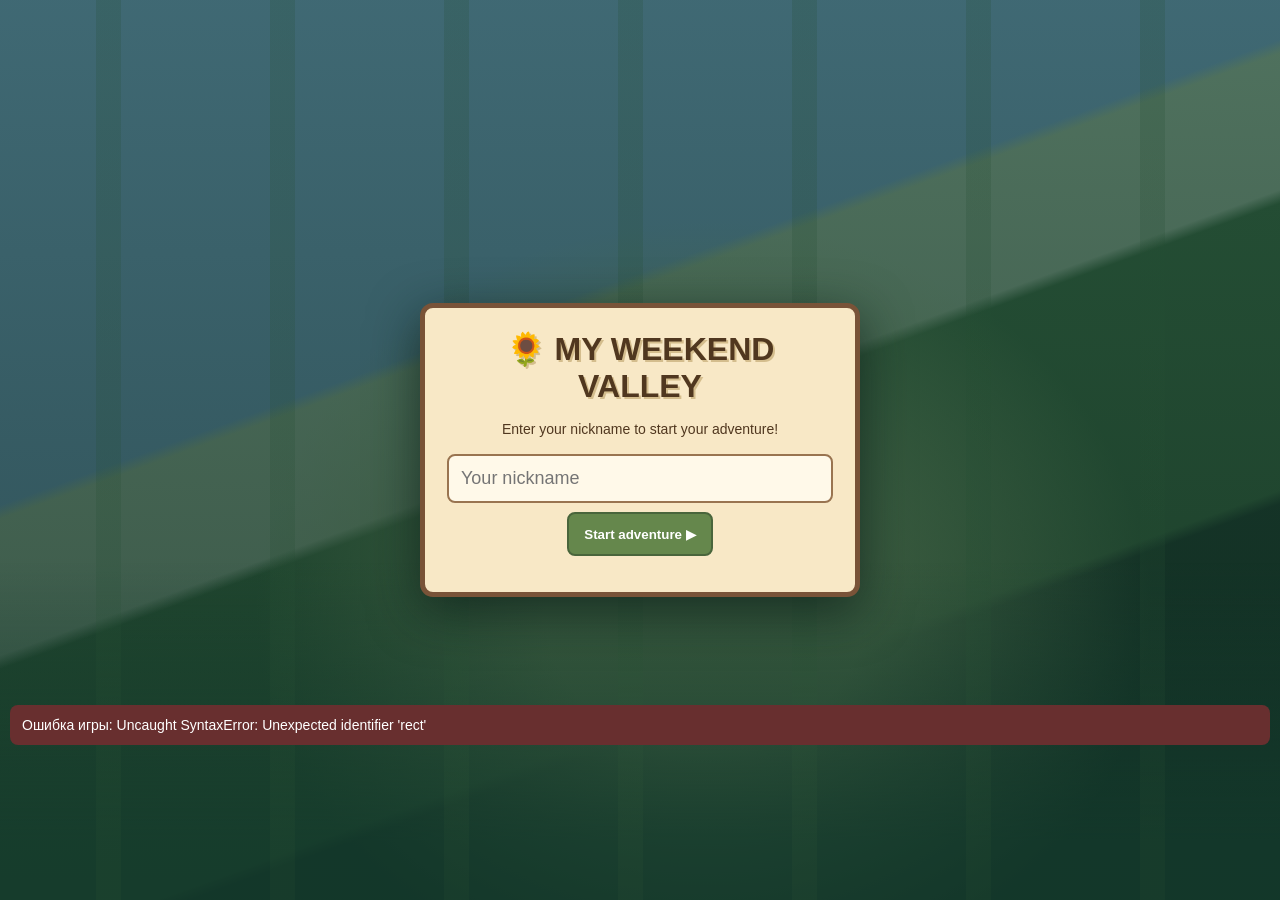
==== commit 8b8e355a: "Harden iPhone Safari startup against blocked localStorage and show on-screen JavaScript errors for d" ====
--- a/weekend-game/index.html
+++ b/weekend-game/index.html
@@ -1,6 +1,11 @@
 <!doctype html><html lang="en"><head><meta charset="utf-8"><meta name="viewport" content="width=device-width,initial-scale=1,maximum-scale=1,user-scalable=no"><title>My Weekend Valley</title><style>
 *{box-sizing:border-box}html,body{margin:0;overflow:hidden;width:100%;height:100%;background:#142c2d;font-family:Verdana,Arial,sans-serif;touch-action:none}canvas{display:block;width:100vw;height:100dvh;image-rendering:pixelated;touch-action:none}#hud{backdrop-filter:blur(6px);position:fixed;left:10px;top:10px;background:#382c23e8;color:#fff2ce;border:3px solid #c9a16c;box-shadow:0 4px #523d2b;border-radius:8px;padding:9px 12px;font-size:12px;line-height:1.7;pointer-events:none}#hud strong{font-size:15px}#quest{backdrop-filter:blur(6px);position:fixed;right:9px;top:10px;background:#382c23df;color:#ffe7ac;border:3px solid #c9a16c;border-radius:8px;padding:9px;font-size:11px;max-width:145px;pointer-events:none}#pad{position:fixed;bottom:25px;left:22px;width:124px;height:124px;border:3px solid #f4dcaa9c;border-radius:50%;background:#4c544b99;touch-action:none}#nub{position:absolute;left:40px;top:40px;width:40px;height:40px;background:#ffe2a2;border:3px solid #725b42;border-radius:50%}#act{position:fixed;bottom:43px;right:22px;width:91px;height:91px;border-radius:50%;border:4px solid #77512b;background:#f4bd63;color:#47321b;font-weight:900;font-size:13px}#modal{display:none;position:fixed;inset:0;background:#0d181acb;align-items:center;justify-content:center;padding:14px;z-index:3;touch-action:auto}#card{background:#f7e6bc;border:6px solid #795537;box-shadow:inset 0 0 0 3px #c79b62,0 10px 0 #30251d;color:#51351e;border-radius:12px;padding:20px;width:min(450px,100%);max-height:85dvh;overflow:auto;touch-action:auto}h2{margin:0 0 10px;font-size:22px}p{line-height:1.55;font-size:14px}textarea{width:100%;min-height:92px;border:3px solid #a47a4f;border-radius:7px;background:#fff9e8;padding:11px;font:16px Verdana;resize:vertical}#buttons{display:flex;gap:9px;margin-top:12px}#buttons button{flex:1;background:#65844d;border:3px solid #405a32;border-radius:7px;color:white;padding:11px;font-weight:bold}#buttons button:first-child{background:#a68159;border-color:#795637}#toast{position:fixed;left:50%;top:100px;transform:translateX(-50%);background:#382c23;color:#ffedae;border:2px solid #c9a16c;padding:10px 14px;border-radius:7px;display:none;text-align:center;font-size:13px;z-index:2;max-width:90vw}#tip{position:fixed;bottom:7px;left:42%;color:#fff3cc;background:#382c2399;font-size:10px;padding:5px;border-radius:4px}@media(min-width:850px){#pad,#act{opacity:.7}}@media(max-width:370px){#pad{width:104px;height:104px;left:10px}#nub{left:30px;top:30px}#act{right:10px;width:76px;height:76px}#quest{max-width:120px}}
 #interior{display:none;position:fixed;inset:0;z-index:4;background:#241c16e8;align-items:center;justify-content:center;padding:12px}#room{width:min(620px,100%);height:min(620px,95dvh);background:#e4c08b;border:7px solid #735035;border-radius:12px;overflow:hidden}#scene{height:60%;background:linear-gradient(#a67d5a 0 70%,#b58a5a 70%);display:flex;align-items:flex-end;justify-content:center;position:relative}#scene:before{content:"";position:absolute;top:22px;left:12%;width:75px;height:95px;background:#93c8b6;border:10px solid #71503a}#portrait{font-size:clamp(100px,30vw,180px);line-height:1.1;filter:drop-shadow(6px 9px 1px #563a3066)}#roomTitle{position:absolute;right:10px;top:10px;background:#59402e;color:#fff2c6;padding:8px;border-radius:5px}#speech{height:40%;border-top:6px solid #735035;background:#f7e6be;padding:15px;display:flex;flex-direction:column;gap:9px;color:#493521}#speaker{font-weight:bold;font-size:20px}#dialogue{flex:1;font-size:15px;line-height:1.5}#roomButtons{display:flex;gap:10px}#roomButtons button{flex:1;padding:11px;background:#648451;border:3px solid #3e6135;color:white;border-radius:7px;font-weight:bold}#roomButtons #leave{background:#9c7854;border-color:#705238}#customBtn{position:fixed;right:12px;top:108px;z-index:2;background:#f3d38d;border:3px solid #765237;border-radius:9px;padding:9px;color:#51371f;font-weight:bold}#custom{display:none;position:fixed;inset:0;z-index:6;background:#241b17cc;align-items:center;justify-content:center;padding:14px}#customCard{background:#f9e8bd;border:6px solid #775034;border-radius:12px;padding:19px;width:min(400px,100%);color:#4b3525;max-height:90dvh;overflow:auto}#customCard h2{margin-bottom:14px}#customCard label{display:block;font-weight:bold;margin:12px 0 5px}#customCard select{width:100%;font-size:17px;padding:10px;background:#fff8e5;border:2px solid #8d6747;border-radius:6px}#customCard button{margin-top:16px;padding:12px;width:100%;background:#648a55;color:white;border:3px solid #43653c;border-radius:8px;font-weight:bold}#minigame{display:none;position:fixed;inset:0;z-index:7;background:#1d1716d9;align-items:center;justify-content:center;padding:12px}#miniCard{max-height:calc(100dvh - 24px);overflow-y:auto;box-sizing:border-box;width:min(520px,100%);background:#f8e7c2;border:6px solid #765034;border-radius:12px;padding:16px;text-align:center;color:#4b3421}#miniCanvas{width:100%;max-width:440px;aspect-ratio:4/3;image-rendering:pixelated;background:#b6d5d0;border:4px solid #775237;border-radius:8px;touch-action:manipulation}#miniCard{position:relative}#miniClose{background:#a9514a!important;border-color:#74382e!important}#miniCanvas{cursor:crosshair;box-sizing:border-box}#minigame{overscroll-behavior:contain}#miniClose{min-height:44px;touch-action:manipulation}#miniCard button{padding:10px 18px;margin:6px;background:#648854;border:3px solid #486639;color:white;border-radius:8px;font-weight:bold}#welcome,#market{display:none;position:fixed;inset:0;z-index:12;background:#1c1920dc;align-items:center;justify-content:center;padding:14px;touch-action:auto}#welcome{display:flex;min-height:100dvh;background:linear-gradient(#132d2688,#0d221bb0),radial-gradient(ellipse at 55% 68%,#86b879 0 16%,transparent 45%),linear-gradient(160deg,#72adcc 0 37%,#96c2a0 38% 48%,#3c7b4a 49% 70%,#1d4933 71%);overflow:hidden}#welcome:before{content:"";position:absolute;inset:-12%;pointer-events:none;opacity:.65;background:repeating-linear-gradient(90deg,transparent 0 76px,#264f3455 76px 101px,transparent 101px 174px),linear-gradient(0deg,#143c2e 0 15%,transparent 40%);animation:panWelcome 26s ease-in-out infinite alternate}#welcomeCard{position:relative;z-index:1;background:#f8e8c6ed;box-shadow:0 14px 50px #091b17aa}#welcomeCard h2{font-size:clamp(22px,5vw,32px);text-shadow:2px 2px #d4bd8d}@keyframes panWelcome{from{transform:translateX(-3%)}to{transform:translateX(3%)}}@media(prefers-reduced-motion:reduce){#welcome:before{animation:none}}#welcomeCard,#marketCard{background:#f8e8c6;color:#50371f;border:5px solid #795338;border-radius:13px;padding:22px;width:min(440px,100%);max-height:90dvh;overflow:auto;text-align:center;touch-action:auto}#welcomeCard input{width:100%;padding:12px;font-size:18px;border:2px solid #997450;border-radius:8px;background:#fff9e9;touch-action:auto}#welcomeCard button,#marketCard button{cursor:pointer;-webkit-tap-highlight-color:transparent;padding:11px 15px;background:#65874c;border:2px solid #49653b;border-radius:8px;color:white;font-weight:bold;margin-top:9px;min-height:44px;touch-action:manipulation}#marketCard .goods{display:grid;grid-template-columns:1fr 1fr;gap:9px;margin:12px 0}#marketCard .good{border:2px solid #d2b68d;border-radius:9px;padding:10px;background:#fff4d8}#marketCard .good button{width:100%;font-size:12px}#marketCard #marketExit{background:#a65b50;border-color:#87483f;width:100%}#shopBtn{position:fixed;right:12px;top:158px;z-index:2;background:#f3d38d;border:3px solid #765237;border-radius:9px;padding:9px;color:#51371f;font-weight:bold}#hud #nicknameHud{color:#ffe5a0}#toast{z-index:30;top:65px;pointer-events:none}#marketCard .good button:disabled{opacity:.6;background:#7e8977}#marketCard .good button{touch-action:manipulation;cursor:pointer}</style></head><body><canvas id="game"></canvas><div id="hud"><div id="nicknameHud"></div><strong id="worldTitle">🌻 My Weekend Valley</strong><div id="clock">☀️ Day 1 · Spring</div><div>🪙 <span id="coins">0</span> · 🦋 <span id="butterflies">0</span></div><div>⭐ <span id="progress">0 / 7</span> stories</div><div>📍 <span id="location">Village</span></div></div><div id="quest">📜 <b>Weekend Quest</b><div id="task">Explore the village and talk to the locals!</div></div><div id="pad"><div id="nub"></div></div><button id="act">TALK</button><div id="tip">Move: WASD / arrows / click · E or Enter: interact</div><div id="toast"></div><button id="customBtn">🎨 Character</button><button id="shopBtn">🛍️ Shop</button><div id="custom"><div id="customCard"><h2>🎨 Your Character</h2><div id="preview" style="font-size:50px;text-align:center">🧑</div><label>Clothes</label><select id="outfit"><option value="#5576b8">Blue jacket</option><option value="#b95762">Red jacket</option><option value="#6b9964">Green jacket</option><option value="#a276bd">Purple jacket</option><option value="#e1b755">Yellow jacket</option></select><label>Hair</label><select id="hair"><option value="#59442c">Brown</option><option value="#29262b">Black</option><option value="#d9a94b">Blond</option><option value="#b76a43">Ginger</option><option value="#d6d0ca">Silver</option></select><label>Skin tone</label><select id="skin"><option value="#edb78b">Light</option><option value="#c88d60">Tan</option><option value="#946344">Brown</option><option value="#65452f">Dark</option></select><button id="customDone">Save character ✓</button></div></div><div id="welcome"><div id="welcomeCard"><h2>🌻 MY WEEKEND VALLEY</h2><p>Enter your nickname to start your adventure!</p><input id="nickInput" maxlength="16" placeholder="Your nickname" autocomplete="nickname" enterkeyhint="go"><button id="nickSave" type="button">Start adventure ▶</button><p id="nickError" style="color:#a34236"></p></div></div><div id="market"><div id="marketCard"><h2>🛍️ Weekend Shop</h2><p>🪙 Your coins: <b id="marketCoins">0</b></p><p id="marketMessage" role="status" aria-live="polite" style="min-height:24px;font-weight:bold;color:#80502d"></p><div class="goods" id="goods"></div><button id="marketExit">🚪 Leave shop</button></div></div><div id="minigame"><div id="miniCard"><h2>🎯 Shooting Gallery</h2><p>Move your aim and shoot the moving cans! Hit all 7 targets in 7 shots to win 50 coins.</p><canvas id="miniCanvas" width="440" height="330"></canvas><p id="miniStatus"></p><button id="miniAgain">🔄 Reload / Retry</button><button id="miniClose">🚪 Exit game</button></div></div><div id="interior"><div id="room"><div id="scene"><div id="roomTitle"></div><div id="portrait"></div></div><div id="speech"><div id="speaker"></div><div id="dialogue"></div><div id="roomButtons"><button id="leave">Leave 🚪</button><button id="next">Next ▶</button></div></div></div></div><div id="modal"><div id="card"><h2 id="heading"></h2><p id="prompt"></p><textarea id="answer" placeholder="Write your own answer in English..."></textarea><div id="buttons"><button id="close">Back</button><button id="save">Save ✨</button></div></div></div><script>
+window.addEventListener('error',function(e){var p=document.getElementById('gameError');if(p){p.style.display='block';p.textContent='Ошибка игры: '+(e.message||'неизвестная ошибка')}});
+window.addEventListener('unhandledrejection',function(e){var p=document.getElementById('gameError');if(p){p.style.display='block';p.textContent='Ошибка загрузки: '+String(e.reason&&e.reason.message||e.reason||'неизвестно')}});
+</script>
+<div id="gameError" style="display:none;position:fixed;z-index:50;left:10px;right:10px;bottom:155px;background:#682f2f;color:white;padding:12px;border-radius:8px;font:14px Arial;pointer-events:none"></div>
+<script>
 (function(){
   function startFromWelcome(){
     var input=document.getElementById('nickInput'),panel=document.getElementById('welcome'),error=document.getElementById('nickError');
@@ -11,7 +16,7 @@
     try{localStorage.setItem('weekendNickname',nick);}catch(e){}
     window.weekendPlayerNickname=nick;
     var hud=document.getElementById('nicknameHud');if(hud)hud.textContent='👤 '+nick;
-    input.blur();panel.style.display='none';panel.hidden=true;
+    input.blur();panel.style.display='none';panel.hidden=true;document.body.style.touchAction='none';
   }
   window.startWeekendGame=startFromWelcome;
   function ready(){
@@ -24,7 +29,7 @@
 })();
 </script>
 <script>
-(()=>{'use strict';const c=document.querySelector('#game'),g=c.getContext('2d');let W,H,D;function resize(){W=innerWidth;H=innerHeight;D=Math.min(devicePixelRatio||1,2);c.width=W*D;c.height=H*D;g.setTransform(D,0,0,D,0,0)}addEventListener('resize',resize);resize();
+(()=>{'use strict';const localStorage=(()=>{try{const storage=window.localStorage;const probe='__weekend_probe__';storage.setItem(probe,'1');storage.removeItem(probe);return storage}catch(e){const cache={};return {getItem:k=>Object.prototype.hasOwnProperty.call(cache,k)?cache[k]:null,setItem:(k,v)=>{cache[k]=String(v)},removeItem:k=>{delete cache[k]}}}})();const c=document.querySelector('#game'),g=c.getContext('2d');let W,H,D;function resize(){W=innerWidth;H=innerHeight;D=Math.min(devicePixelRatio||1,2);c.width=W*D;c.height=H*D;g.setTransform(D,0,0,D,0,0)}addEventListener('resize',resize);resize();
 const TS=40,COLS=58,ROWS=45,WW=COLS*TS,WH=ROWS*TS,player={x:1120,y:890,dir:0,walk:0},keys={},joy={x:0,y:0};let clickTarget=null;let active=null,near=null,door=null,stall=null,tick=0,prev=0,inside=null,dialogueStep=0,world='village',portal=null;const avatar=JSON.parse(localStorage.getItem('weekendAvatar')||'{"outfit":"#5576b8","hair":"#59442c","skin":"#edb78b"}');const answers=JSON.parse(localStorage.getItem('weekendValleyV2')||'{}');
 let coins=Number(localStorage.getItem('weekendCoins')||0),butterflyCount=0;if(!localStorage.getItem('weekendStarterGiftV1')){coins+=100;localStorage.setItem('weekendCoins',String(coins));localStorage.setItem('weekendStarterGiftV1','1')}let nickname=window.weekendPlayerNickname||localStorage.getItem('weekendNickname')||'';const purchases=JSON.parse(localStorage.getItem('weekendPurchases')||'{}');const shopGoods=[{id:'hat',name:'🎩 Fancy Hat',price:35,description:'Wear a stylish hat'},{id:'crown',name:'👑 Golden Crown',price:120,description:'A royal look'},{id:'scarf',name:'🧣 Cozy Scarf',price:45,description:'A warm scarf'},{id:'sparkle',name:'✨ Sparkles',price:90,description:'Glitter around you'},{id:'pet',name:'🐈 Cat Friend',price:150,description:'A cat follows you'},{id:'balloon',name:'🎈 Balloon',price:65,description:'Carry a red balloon'}];const critters=Array.from({length:18},(_,i)=>({x:180+(i*257)%1930,y:170+(i*317)%1420,phase:i*1.7,speed:.3+i%3*.14,found:false}));const lanterns=[{x:1040,y:700},{x:1270,y:700},{x:1040,y:1030},{x:1270,y:1030},{x:760,y:790},{x:1530,y:790}];const quests=[
 {id:'farmer',x:580,y:610,name:'Mia the Farmer',icon:'👩‍🌾',q:'What would you like to do outdoors this weekend?',hint:'I want to plant flowers in the garden.'},
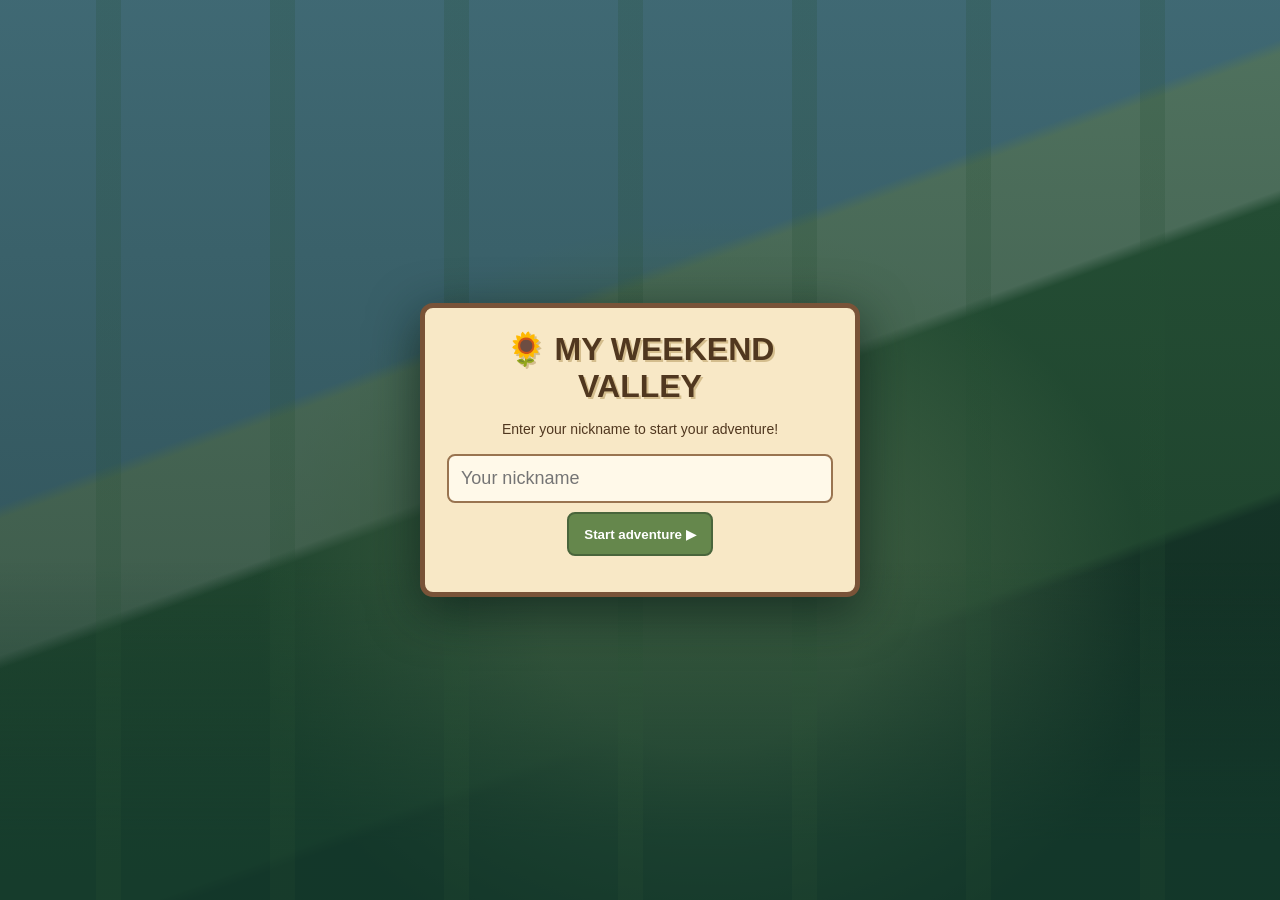
==== commit caedd3d2: "Fix fatal JavaScript syntax error on iPhone and desktop: missing semicolon after Titanic deck clippi" ====
--- a/weekend-game/index.html
+++ b/weekend-game/index.html
@@ -47,7 +47,7 @@
 function drawHouse(h){rect(h.x-93,h.y-27,186,128,'#304c3540');rect(h.x-89,h.y-42,178,132,'#684e3a');rect(h.x-83,h.y-35,166,120,h.c);for(let i=0;i<6;i++)rect(h.x-79,h.y-22+i*18,158,2,'#674b3450');rect(h.x-101,h.y-66,202,35,'#583e42');rect(h.x-94,h.y-98,188,44,h.roof);for(let i=0;i<8;i++)rect(h.x-87+i*23,h.y-91+(i%2)*8,20,3,'#fff0d033');rect(h.x-103,h.y-65,206,8,'#e9c68e');for(const wx of [-49,48]){rect(h.x+wx-22,h.y-17,44,45,'#65483a');rect(h.x+wx-17,h.y-12,34,34,'#a6d7df');rect(h.x+wx-15,h.y-10,30,30,'#f8db92aa');rect(h.x+wx-2,h.y-12,4,34,'#fff2d4');rect(h.x+wx-17,h.y+2,34,4,'#fff2d4');rect(h.x+wx-25,h.y+26,50,7,'#e6c18c')}rect(h.x-23,h.y+32,46,61,'#5c4035');rect(h.x-17,h.y+36,34,54,'#946743');circle(h.x+12,h.y+68,4,'#f6d889');rect(h.x-27,h.y+90,54,8,'#d8b38b');label(h.label,h.x,h.y-114,13)}
 function tree(x,y,r){circle(x+9,y+10,r+5,'#263f3655');rect(x-7,y-2,14,32,'#765037');rect(x-4,y+4,4,20,'#a67950');circle(x-12,y-20,r*.85,'#2e6f4e');circle(x+13,y-20,r*.85,'#397d52');circle(x,y-36,r,'#478c57');circle(x-9,y-39,r*.55,'#69aa66');circle(x+9,y-31,r*.5,'#5ba35e');circle(x-5,y-47,3,'#d2dc9d')}
 function character(x,y,shirt,hair='#60422d',skin='#edb78b',motion=0,wave=false){const stride=Math.sin(motion)*5,arm=Math.sin(motion)*7;circle(x,y+14,13,'#345a3e66');rect(x-10,y+2+stride,8,12,'#534f6d');rect(x+3,y+2-stride,8,12,'#534f6d');rect(x-12,y-18,24,24,shirt);g.save();g.translate(x-13,y-14);g.rotate(arm*.045);rect(-7,0,7,20,shirt);rect(-7,15,7,6,skin);g.restore();g.save();g.translate(x+13,y-14);g.rotate(wave?-.85+Math.sin(tick*.14)*.25:-arm*.045);rect(0,0,7,20,shirt);rect(0,15,7,6,skin);g.restore();circle(x,y-24,12,skin);circle(x,y-31,12,hair);rect(x-11,y-29,22,12,skin);rect(x-6,y-25,3,3,'#392f27');rect(x+4,y-25,3,3,'#392f27')}
-const stalls=[{x:1290,y:1110,label:'🎯 CAN TOSS'},{x:860,y:630,label:'🎯 FAIR GAME'}];const gates=[{x:2180,y:890,to:'city',label:'🏙️ CITY'},{x:1100,y:160,to:'ship',label:'🚢 SHIP'}];const extraNPC={city:[{x:640,y:500,name:'Officer Ben',icon:'👮',lines:['Welcome to the city!','The streets are busy today.','Have a safe weekend!']},{x:1510,y:1180,name:'Artist Zoe',icon:'🎨',lines:['Hello from the city!','I love painting colorful buildings.','Enjoy exploring!']}],ship:[{x:750,y:2830,name:'Captain Jack',icon:'👨‍✈️',lines:['Ahoy! Welcome aboard!','We are sailing toward a new adventure.','Enjoy the ocean breeze!']},{x:1580,y:2600,name:'Sailor Finn',icon:'🧑‍✈️',lines:['Hello, traveler!','The sea looks beautiful today.','Have a great journey!']}]};let extraNear=null;function drawExtraNPCs(){for(const n of regionalQuests[world]){character(n.x,n.y,'#5c89ad','#60422d','#edb78b',0,Math.hypot(player.x-n.x,player.y-n.y)<105);label((answers[n.id]?'✓ ':'⭐ ')+n.name,n.x,n.y-54,14);if(Math.hypot(player.x-n.x,player.y-n.y)<105)label('QUEST / E',n.x,n.y-81,14)}for(const n of extraNPC[world]){character(n.x,n.y,'#8d659e','#60422d','#edb78b',0,Math.hypot(player.x-n.x,player.y-n.y)<105);label(n.name,n.x,n.y-55,14);if(Math.hypot(player.x-n.x,player.y-n.y)<100)label('TALK / E',n.x,n.y-80,14)}}const cityCrowd=Array.from({length:28},(_,i)=>({x:190+(i*277)%1930,y:150+(i*233)%1450,phase:i*2.3,color:['#d88c70','#6d8cbb','#ba91b8','#8bad7a'][i%4]}));const cars=Array.from({length:16},(_,i)=>({lane:i%4,offset:i*189,speed:.65+(i%5)*.24,color:['#d95753','#f2c864','#71a8d1','#eee5d5','#6a907b'][i%5]}));const shipCrew=Array.from({length:24},(_,i)=>({x:i%2?1590:730,y:650+Math.floor(i/2)*205,phase:i*1.3,color:['#fff2d4','#50759b','#ba795e'][i%3],dx:0,dy:1,timer:0,pause:0,speed:.45+(i%4)*.12}));const SH=3600;const shipWalls=[{x:855,y:690,w:600,h:1950},{x:965,y:2750,w:390,h:180}];const shipDeckPath=new Path2D();shipDeckPath.moveTo(1160,155);shipDeckPath.bezierCurveTo(1470,270,1655,470,1675,780);shipDeckPath.lineTo(1675,2930);shipDeckPath.bezierCurveTo(1675,3140,1450,3360,1160,3420);shipDeckPath.bezierCurveTo(870,3360,645,3140,645,2930);shipDeckPath.lineTo(645,780);shipDeckPath.bezierCurveTo(665,470,850,270,1160,155);shipDeckPath.closePath();const deckTest=document.createElement('canvas').getContext('2d');function shipWalkable(x,y){if(!Number.isFinite(x)||!Number.isFinite(y)||y<205||y>3370)return false;for(const [ox,oy] of [[0,0],[-25,0],[25,0],[0,-25],[0,25]])if(!deckTest.isPointInPath(shipDeckPath,x+ox,y+oy))return false;return !shipWalls.some(r=>x>r.x-23&&x<r.x+r.w+23&&y>r.y-24&&y<r.y+r.h+24)}function rescueShipCrew(n){const safe=[[730,1050],[1590,1050],[730,1650],[1590,1650],[730,2300],[1590,2300],[900,3050],[1420,3050],[1160,3170]];let best=null,dist=Infinity;for(const [x,y] of safe){if(!shipWalkable(x,y))continue;const d=(n.x-x)**2+(n.y-y)**2;if(d<dist){dist=d;best=[x,y]}}if(best){n.x=best[0];n.y=best[1]}else{n.x=1160;n.y=3170}n.dx=0;n.dy=0;n.timer=0;n.pause=10}function shipMove(n,dt){if(!shipWalkable(n.x,n.y))rescueShipCrew(n);if(n.pause>0){n.pause-=dt;return}n.timer-=dt;if(n.timer<=0){n.timer=65+Math.random()*125;const a=Math.random()*Math.PI*2;n.dx=Math.cos(a);n.dy=Math.sin(a);if(Math.random()<.2){n.pause=25+Math.random()*65;return}}const nx=n.x+n.dx*n.speed*dt,ny=n.y+n.dy*n.speed*dt;if(shipWalkable(nx,ny)){n.x=nx;n.y=ny}else{n.timer=0;n.dx*=-1;n.dy*=-1}}function drawCity(){rect(0,0,WW,WH,'#819d89');for(let i=0;i<240;i++){const x=(i*173)%WW,y=(i*277)%WH;rect(x,y,7,2,'#e3e5d33a')}for(let x=0;x<WW;x+=340){rect(x+122,0,126,WH,'#6c7076');rect(x+181,0,6,WH,'#d5c78c')}for(let y=0;y<WH;y+=360){rect(0,y+120,WW,132,'#6c7076');rect(0,y+180,WW,6,'#d5c78c')}for(let x=0;x<WW;x+=340)for(let y=0;y<WH;y+=360){const height=95+((x*3+y*7)%100);rect(x+5,y+8,107,108,'#535765');rect(x+10,y+12,97,100,'#a5a9b8');rect(x+20,y+15-height*.17,83,85+height*.17,((x+y)/20)%2===0?'#b2b8c5':'#7f9cae');for(let a=0;a<4;a++)for(let b=0;b<4;b++)rect(x+27+a*18,y+18+b*19,11,12,(a+b)%3===0?'#ffe6a0':'#9fd6e7');rect(x+265,y+260,27,38,'#73583b');circle(x+278,y+245,28,'#4b976a');rect(x+5,y+107,100,8,'#3e6774')}const phase=tick%720,greenVertical=phase<340;for(let x=0;x<WW;x+=340)for(let y=0;y<WH;y+=360){rect(x+113,y+103,10,25,'#333b36');circle(x+118,y+109,4,greenVertical?'#4d5946':'#f45243');circle(x+118,y+120,4,greenVertical?'#6ee083':'#494d43');rect(x+249,y+253,10,25,'#333b36');circle(x+254,y+259,4,greenVertical?'#f45243':'#494d43');circle(x+254,y+270,4,greenVertical?'#494d43':'#6ee083')}for(let i=0;i<cars.length;i++){const c=cars[i],vertical=c.lane%2===0,roadIndex=Math.floor(i/4),roadStart=vertical?roadIndex*340:roadIndex*360,track=vertical?WH:WW;let pos=(c.offset+tick*c.speed*2.1)%track;const lightPositions=vertical?[120,480,840,1200,1560]:[122,462,802,1142,1482,1822,2162];if((vertical?!greenVertical:greenVertical)){for(const light of lightPositions){const stop=light-42;if(pos>stop&&pos<light+80)pos=stop}}const x=vertical?roadIndex*340+(c.lane===0?151:216):pos,y=vertical?pos:roadIndex*360+(c.lane===1?151:215);g.save();g.translate(x,y);if(vertical)g.rotate(Math.PI/2);rect(-24,-13,48,26,'#292e37');rect(-20,-12,40,24,c.color);rect(-9,-10,18,20,'#c1e3e8');rect(-20,-14,8,4,'#fff3b2');g.restore()}for(const n of cityCrowd){const x=n.x+Math.sin(tick*.013+n.phase)*52,y=n.y+Math.cos(tick*.011+n.phase)*45;character(x,y+Math.sin(tick*.08+n.phase)*2,n.color,'#60422d','#edb78b',tick*.08+n.phase)}}function drawShip(){rect(0,0,WW,SH,'#367eaa');for(let i=0;i<260;i++){const x=(i*293+tick*.6)%WW,y=(i*179+Math.sin(tick*.03+i)*12)%SH;rect(x,y,30+Math.sin(tick*.04+i)*9,3,'#a3e0e88c')}g.fillStyle='#252d39';g.beginPath();g.moveTo(1160,110);g.bezierCurveTo(1510,240,1710,410,1745,780);g.lineTo(1745,2940);g.bezierCurveTo(1745,3200,1470,3430,1160,3500);g.bezierCurveTo(850,3430,575,3200,575,2940);g.lineTo(575,780);g.bezierCurveTo(610,410,810,240,1160,110);g.fill();g.fillStyle='#c6a077';g.beginPath();g.moveTo(1160,155);g.bezierCurveTo(1470,270,1655,470,1675,780);g.lineTo(1675,2930);g.bezierCurveTo(1675,3140,1450,3360,1160,3420);g.bezierCurveTo(870,3360,645,3140,645,2930);g.lineTo(645,780);g.bezierCurveTo(665,470,850,270,1160,155);g.fill();g.save();g.clip(shipDeckPath);for(let y=450;y<3320;y+=48)rect(645,y,1030,3,'#a57f5b');for(let y=500;y<3300;y+=80){rect(675,y,13,32,'#ead2a2');rect(1632,y,13,32,'#ead2a2')}for(let i=0;i<28;i++){const y=650+i*93;circle(687,y,6,'#e9d5ad');circle(1633,y,6,'#e9d5ad')}for(let i=0;i<18;i++){const x=730+(i*83)%850,y=400+(i*191)%2750;if(x>850&&x<1460&&y>690&&y<2630)continue;rect(x,y,25,2,'#f9e4bd55')}g.restore()rect(690,650,940,22,'#f2ead8');rect(680,2850,960,20,'#f2ead8');rect(865,690,590,1930,'#444956');rect(880,706,560,1900,'#f1eee4');for(let y=740;y<2580;y+=70)for(let x=905;x<1410;x+=72)rect(x,y,37,35,'#9bc6d0');rect(975,2750,370,180,'#e8e4d8');for(let x=995;x<1325;x+=66)rect(x,2775,37,40,'#96c4d0');for(let i=0;i<4;i++){const y=915+i*440;rect(1065,y-58,190,118,'#e5dfd2');rect(1095,y-45,130,92,'#b66a43');rect(1090,y-54,140,31,'#282f37');for(let j=0;j<6;j++){const p=(tick*.85+j*29+i*14)%175;circle(1160+Math.sin(tick*.021+j+i)*32,y-80-p,12+p*.12,p<105?'#d4d8d777':'#d4d8d82e')}}for(let y=740;y<2950;y+=220){for(const x of [718,1602]){rect(x-30,y-68,60,128,'#f3eee0');rect(x-22,y-55,44,100,'#c18a57');rect(x-18,y-47,36,24,'#fff6e7')}}rect(780,405,760,60,'#f4eee3');rect(800,480,720,22,'#756c65');rect(1120,295,80,180,'#eee9dc');circle(1160,328,27,'#7b9baa');rect(850,3030,620,24,'#eae4d6');for(const n of shipCrew){if(shipWalkable(n.x,n.y))character(n.x,n.y,n.color,'#60422d','#edb78b',tick*.06+n.phase)}label('RMS WEEKEND · GRAND LINER',1160,3090,23);label('BOW ↑',1160,480,18);label('STERN ↓',1160,3260,18)} function renderExtra(){const scale=Math.min(1.05,Math.max(.66,W/900)),cx=Math.max(0,Math.min(WW-W/scale,player.x-W/(2*scale))),cy=Math.max(0,Math.min((world==='ship'?SH:WH)-H/scale,player.y-H/(2*scale)));g.setTransform(D,0,0,D,0,0);rect(0,0,W,H,world==='city'?'#88a28e':'#438cb6');g.save();g.scale(scale,scale);g.translate(-cx,-cy);if(world==='city')drawCity();else drawShip();drawExtraNPCs();drawPlayer();label('↩ RETURN / E',world==='city'?180:1160,world==='city'?880:3140,17);g.restore();document.querySelector('#location').textContent=near?near.name:world==='city'?'Busy City':'Ocean Liner';document.querySelector('#task').textContent=allQuests.every(q=>answers[q.id])?'All stories complete! 🌟':'⭐ '+regionalQuests[world].filter(q=>answers[q.id]).length+'/'+regionalQuests[world].length+' local quests · Explore all 3 locations';document.querySelector('#progress').textContent=allQuests.filter(q=>answers[q.id]).length+' / '+questTotal;document.querySelector('#act').textContent=portal?'RETURN':near?'QUEST':extraNear?'TALK':'EXPLORE'} function switchWorld(to){world=to;document.querySelector('#worldTitle').textContent=to==='city'?'🏙️ Добро пожаловать в город':to==='ship'?'🚢 Добро пожаловать на Титаник':'🌻 My Weekend Valley';clickTarget=null;joy.x=joy.y=0;reset();if(to==='village'){player.x=to==='village'?1100:player.x;player.y=850}else if(to==='city'){player.x=300;player.y=870}else{player.x=1150;player.y=3140}toast(to==='city'?'🏙️ Welcome to the city!':to==='ship'?'🚢 Welcome aboard!':'🌻 Back in the valley!')}function showExtraDialogue(n){inside='extra';dialogueStep=0;document.querySelector('#interior').style.display='flex';document.querySelector('#roomTitle').textContent=world==='city'?'CITY':'SHIP DECK';document.querySelector('#portrait').textContent=n.icon;window.currentExtra=n;showDialogue()}function drawPlayer(){character(player.x,player.y+Math.sin(player.walk)*2,avatar.outfit,avatar.hair,avatar.skin,player.walk);if(purchases.hat)label('🎩',player.x,player.y-58,17);if(purchases.crown)label('👑',player.x,player.y-58,17);if(purchases.scarf)rect(player.x-12,player.y-10,24,6,'#d95965');if(purchases.sparkle){circle(player.x-25+Math.sin(tick*.08)*6,player.y-25,3,'#ffef8a');circle(player.x+25,player.y-12+Math.cos(tick*.09)*9,3,'#ffe58a')}if(purchases.pet){label('🐈',player.x-43,player.y+15,20)}if(purchases.balloon){g.strokeStyle='#87695b';g.lineWidth=2;g.beginPath();g.moveTo(player.x+18,player.y-13);g.lineTo(player.x+32,player.y-73);g.stroke();label('🎈',player.x+32,player.y-80,20)}if(nickname)label(nickname,player.x,player.y-(purchases.hat||purchases.crown?100:76),14)}function refreshMarket(){document.querySelector('#marketCoins').textContent=coins;document.querySelector('#goods').innerHTML=shopGoods.map(item=>'<div class="good"><b>'+item.name+'</b><p>'+item.description+'</p><button data-buy="'+item.id+'">'+(purchases[item.id]?'✓ Owned':item.price+' 🪙')+'</button></div>').join('');for(const b of document.querySelectorAll('[data-buy]')){const item=shopGoods.find(x=>x.id===b.dataset.buy);b.disabled=!!purchases[item.id];b.onclick=()=>{const msg=document.querySelector('#marketMessage');if(coins<item.price){msg.textContent='❌ Not enough coins! Need '+(item.price-coins)+' more 🪙';toast('🪙 Not enough coins!');return}coins-=item.price;purchases[item.id]=true;localStorage.setItem('weekendPurchases',JSON.stringify(purchases));localStorage.setItem('weekendCoins',String(coins));refreshMarket();document.querySelector('#marketMessage').textContent='✅ Purchased '+item.name+'!';toast('🎉 Purchased '+item.name+'!')}}}function openMarket(){clickTarget=null;document.querySelector('#market').style.display='flex';document.querySelector('#marketMessage').textContent='Tap an item to buy it. Starter bonus: 100 coins!';refreshMarket()}function closeMarket(){document.querySelector('#market').style.display='none'}document.querySelector('#shopBtn').onclick=openMarket;document.querySelector('#marketExit').onclick=closeMarket;document.querySelector('#market').addEventListener('pointerdown',e=>{if(e.target.id==='market')closeMarket()});function enterGame(){const input=document.querySelector('#nickInput');const name=input.value.trim();const error=document.querySelector('#nickError');if(name.length<1||name.length>16){error.textContent='Введите ник от 1 до 16 символов';return}try{nickname=name;localStorage.setItem('weekendNickname',nickname)}catch(err){nickname=name}error.textContent='';input.blur();document.querySelector('#welcome').style.display='none';document.querySelector('#nicknameHud').textContent='👤 '+nickname;toast('🌻 Welcome, '+nickname+'!')}document.querySelector('#nickSave').addEventListener('click',()=>{enterGame();if(window.startWeekendGame)window.startWeekendGame()});document.querySelector('#nickInput').addEventListener('keydown',e=>{if(e.key==='Enter'){e.preventDefault();e.stopPropagation();enterGame()}});if(nickname){document.querySelector('#nickInput').value=nickname;document.querySelector('#nicknameHud').textContent='👤 '+nickname}else void 0;function drawGrassDetails(){for(let i=0;i<850;i++){const x=(i*197+37)%WW,y=(i*331+71)%WH;if((x>1015&&x<1270)||(y>785&&y<990)||(x>1650&&y<640))continue;const k=(i*37)%5;rect(x,y,2,5,k<2?'#3f86504f':'#d6d99466');rect(x+5,y+2,2,3,'#326e4155')}for(let i=0;i<55;i++){const x=180+(i*271)%1890,y=140+(i*179)%1470;if(x>1600&&y<630)continue;circle(x,y,3,i%2?'#ffe2a4':'#f2c4dd')}}function drawWaterHighlights(){g.save();g.beginPath();g.ellipse(1870,300,351,250,-.2,0,Math.PI*2);g.clip();for(let i=0;i<32;i++){const x=1510+(i*79+tick*(.3+i%3*.2))%710,y=90+(i*53)%430;rect(x,y,24+i%3*12,3,i%2?'#d9f7d688':'#f2ffff77')}g.restore()}function render(){if(world!=='village'){renderExtra();return}const scale=Math.min(1.05,Math.max(.66,W/900));const camX=Math.max(0,Math.min(WW-W/scale,player.x-W/(2*scale))),camY=Math.max(0,Math.min(WH-H/scale,player.y-H/(2*scale)));g.setTransform(D,0,0,D,0,0);rect(0,0,W,H,'#78b765');g.save();g.scale(scale,scale);g.translate(-camX,-camY);rect(0,0,WW,WH,'#83bb67');for(let y=0;y<ROWS;y++)for(let x=0;x<COLS;x++){let v=(x*13+y*17+x*y*3)%11;if(v<3)rect(x*TS,y*TS,TS,TS,v===0?'#88c16d':'#7db563')}
+const stalls=[{x:1290,y:1110,label:'🎯 CAN TOSS'},{x:860,y:630,label:'🎯 FAIR GAME'}];const gates=[{x:2180,y:890,to:'city',label:'🏙️ CITY'},{x:1100,y:160,to:'ship',label:'🚢 SHIP'}];const extraNPC={city:[{x:640,y:500,name:'Officer Ben',icon:'👮',lines:['Welcome to the city!','The streets are busy today.','Have a safe weekend!']},{x:1510,y:1180,name:'Artist Zoe',icon:'🎨',lines:['Hello from the city!','I love painting colorful buildings.','Enjoy exploring!']}],ship:[{x:750,y:2830,name:'Captain Jack',icon:'👨‍✈️',lines:['Ahoy! Welcome aboard!','We are sailing toward a new adventure.','Enjoy the ocean breeze!']},{x:1580,y:2600,name:'Sailor Finn',icon:'🧑‍✈️',lines:['Hello, traveler!','The sea looks beautiful today.','Have a great journey!']}]};let extraNear=null;function drawExtraNPCs(){for(const n of regionalQuests[world]){character(n.x,n.y,'#5c89ad','#60422d','#edb78b',0,Math.hypot(player.x-n.x,player.y-n.y)<105);label((answers[n.id]?'✓ ':'⭐ ')+n.name,n.x,n.y-54,14);if(Math.hypot(player.x-n.x,player.y-n.y)<105)label('QUEST / E',n.x,n.y-81,14)}for(const n of extraNPC[world]){character(n.x,n.y,'#8d659e','#60422d','#edb78b',0,Math.hypot(player.x-n.x,player.y-n.y)<105);label(n.name,n.x,n.y-55,14);if(Math.hypot(player.x-n.x,player.y-n.y)<100)label('TALK / E',n.x,n.y-80,14)}}const cityCrowd=Array.from({length:28},(_,i)=>({x:190+(i*277)%1930,y:150+(i*233)%1450,phase:i*2.3,color:['#d88c70','#6d8cbb','#ba91b8','#8bad7a'][i%4]}));const cars=Array.from({length:16},(_,i)=>({lane:i%4,offset:i*189,speed:.65+(i%5)*.24,color:['#d95753','#f2c864','#71a8d1','#eee5d5','#6a907b'][i%5]}));const shipCrew=Array.from({length:24},(_,i)=>({x:i%2?1590:730,y:650+Math.floor(i/2)*205,phase:i*1.3,color:['#fff2d4','#50759b','#ba795e'][i%3],dx:0,dy:1,timer:0,pause:0,speed:.45+(i%4)*.12}));const SH=3600;const shipWalls=[{x:855,y:690,w:600,h:1950},{x:965,y:2750,w:390,h:180}];const shipDeckPath=new Path2D();shipDeckPath.moveTo(1160,155);shipDeckPath.bezierCurveTo(1470,270,1655,470,1675,780);shipDeckPath.lineTo(1675,2930);shipDeckPath.bezierCurveTo(1675,3140,1450,3360,1160,3420);shipDeckPath.bezierCurveTo(870,3360,645,3140,645,2930);shipDeckPath.lineTo(645,780);shipDeckPath.bezierCurveTo(665,470,850,270,1160,155);shipDeckPath.closePath();const deckTest=document.createElement('canvas').getContext('2d');function shipWalkable(x,y){if(!Number.isFinite(x)||!Number.isFinite(y)||y<205||y>3370)return false;for(const [ox,oy] of [[0,0],[-25,0],[25,0],[0,-25],[0,25]])if(!deckTest.isPointInPath(shipDeckPath,x+ox,y+oy))return false;return !shipWalls.some(r=>x>r.x-23&&x<r.x+r.w+23&&y>r.y-24&&y<r.y+r.h+24)}function rescueShipCrew(n){const safe=[[730,1050],[1590,1050],[730,1650],[1590,1650],[730,2300],[1590,2300],[900,3050],[1420,3050],[1160,3170]];let best=null,dist=Infinity;for(const [x,y] of safe){if(!shipWalkable(x,y))continue;const d=(n.x-x)**2+(n.y-y)**2;if(d<dist){dist=d;best=[x,y]}}if(best){n.x=best[0];n.y=best[1]}else{n.x=1160;n.y=3170}n.dx=0;n.dy=0;n.timer=0;n.pause=10}function shipMove(n,dt){if(!shipWalkable(n.x,n.y))rescueShipCrew(n);if(n.pause>0){n.pause-=dt;return}n.timer-=dt;if(n.timer<=0){n.timer=65+Math.random()*125;const a=Math.random()*Math.PI*2;n.dx=Math.cos(a);n.dy=Math.sin(a);if(Math.random()<.2){n.pause=25+Math.random()*65;return}}const nx=n.x+n.dx*n.speed*dt,ny=n.y+n.dy*n.speed*dt;if(shipWalkable(nx,ny)){n.x=nx;n.y=ny}else{n.timer=0;n.dx*=-1;n.dy*=-1}}function drawCity(){rect(0,0,WW,WH,'#819d89');for(let i=0;i<240;i++){const x=(i*173)%WW,y=(i*277)%WH;rect(x,y,7,2,'#e3e5d33a')}for(let x=0;x<WW;x+=340){rect(x+122,0,126,WH,'#6c7076');rect(x+181,0,6,WH,'#d5c78c')}for(let y=0;y<WH;y+=360){rect(0,y+120,WW,132,'#6c7076');rect(0,y+180,WW,6,'#d5c78c')}for(let x=0;x<WW;x+=340)for(let y=0;y<WH;y+=360){const height=95+((x*3+y*7)%100);rect(x+5,y+8,107,108,'#535765');rect(x+10,y+12,97,100,'#a5a9b8');rect(x+20,y+15-height*.17,83,85+height*.17,((x+y)/20)%2===0?'#b2b8c5':'#7f9cae');for(let a=0;a<4;a++)for(let b=0;b<4;b++)rect(x+27+a*18,y+18+b*19,11,12,(a+b)%3===0?'#ffe6a0':'#9fd6e7');rect(x+265,y+260,27,38,'#73583b');circle(x+278,y+245,28,'#4b976a');rect(x+5,y+107,100,8,'#3e6774')}const phase=tick%720,greenVertical=phase<340;for(let x=0;x<WW;x+=340)for(let y=0;y<WH;y+=360){rect(x+113,y+103,10,25,'#333b36');circle(x+118,y+109,4,greenVertical?'#4d5946':'#f45243');circle(x+118,y+120,4,greenVertical?'#6ee083':'#494d43');rect(x+249,y+253,10,25,'#333b36');circle(x+254,y+259,4,greenVertical?'#f45243':'#494d43');circle(x+254,y+270,4,greenVertical?'#494d43':'#6ee083')}for(let i=0;i<cars.length;i++){const c=cars[i],vertical=c.lane%2===0,roadIndex=Math.floor(i/4),roadStart=vertical?roadIndex*340:roadIndex*360,track=vertical?WH:WW;let pos=(c.offset+tick*c.speed*2.1)%track;const lightPositions=vertical?[120,480,840,1200,1560]:[122,462,802,1142,1482,1822,2162];if((vertical?!greenVertical:greenVertical)){for(const light of lightPositions){const stop=light-42;if(pos>stop&&pos<light+80)pos=stop}}const x=vertical?roadIndex*340+(c.lane===0?151:216):pos,y=vertical?pos:roadIndex*360+(c.lane===1?151:215);g.save();g.translate(x,y);if(vertical)g.rotate(Math.PI/2);rect(-24,-13,48,26,'#292e37');rect(-20,-12,40,24,c.color);rect(-9,-10,18,20,'#c1e3e8');rect(-20,-14,8,4,'#fff3b2');g.restore()}for(const n of cityCrowd){const x=n.x+Math.sin(tick*.013+n.phase)*52,y=n.y+Math.cos(tick*.011+n.phase)*45;character(x,y+Math.sin(tick*.08+n.phase)*2,n.color,'#60422d','#edb78b',tick*.08+n.phase)}}function drawShip(){rect(0,0,WW,SH,'#367eaa');for(let i=0;i<260;i++){const x=(i*293+tick*.6)%WW,y=(i*179+Math.sin(tick*.03+i)*12)%SH;rect(x,y,30+Math.sin(tick*.04+i)*9,3,'#a3e0e88c')}g.fillStyle='#252d39';g.beginPath();g.moveTo(1160,110);g.bezierCurveTo(1510,240,1710,410,1745,780);g.lineTo(1745,2940);g.bezierCurveTo(1745,3200,1470,3430,1160,3500);g.bezierCurveTo(850,3430,575,3200,575,2940);g.lineTo(575,780);g.bezierCurveTo(610,410,810,240,1160,110);g.fill();g.fillStyle='#c6a077';g.beginPath();g.moveTo(1160,155);g.bezierCurveTo(1470,270,1655,470,1675,780);g.lineTo(1675,2930);g.bezierCurveTo(1675,3140,1450,3360,1160,3420);g.bezierCurveTo(870,3360,645,3140,645,2930);g.lineTo(645,780);g.bezierCurveTo(665,470,850,270,1160,155);g.fill();g.save();g.clip(shipDeckPath);for(let y=450;y<3320;y+=48)rect(645,y,1030,3,'#a57f5b');for(let y=500;y<3300;y+=80){rect(675,y,13,32,'#ead2a2');rect(1632,y,13,32,'#ead2a2')}for(let i=0;i<28;i++){const y=650+i*93;circle(687,y,6,'#e9d5ad');circle(1633,y,6,'#e9d5ad')}for(let i=0;i<18;i++){const x=730+(i*83)%850,y=400+(i*191)%2750;if(x>850&&x<1460&&y>690&&y<2630)continue;rect(x,y,25,2,'#f9e4bd55')}g.restore();rect(690,650,940,22,'#f2ead8');rect(680,2850,960,20,'#f2ead8');rect(865,690,590,1930,'#444956');rect(880,706,560,1900,'#f1eee4');for(let y=740;y<2580;y+=70)for(let x=905;x<1410;x+=72)rect(x,y,37,35,'#9bc6d0');rect(975,2750,370,180,'#e8e4d8');for(let x=995;x<1325;x+=66)rect(x,2775,37,40,'#96c4d0');for(let i=0;i<4;i++){const y=915+i*440;rect(1065,y-58,190,118,'#e5dfd2');rect(1095,y-45,130,92,'#b66a43');rect(1090,y-54,140,31,'#282f37');for(let j=0;j<6;j++){const p=(tick*.85+j*29+i*14)%175;circle(1160+Math.sin(tick*.021+j+i)*32,y-80-p,12+p*.12,p<105?'#d4d8d777':'#d4d8d82e')}}for(let y=740;y<2950;y+=220){for(const x of [718,1602]){rect(x-30,y-68,60,128,'#f3eee0');rect(x-22,y-55,44,100,'#c18a57');rect(x-18,y-47,36,24,'#fff6e7')}}rect(780,405,760,60,'#f4eee3');rect(800,480,720,22,'#756c65');rect(1120,295,80,180,'#eee9dc');circle(1160,328,27,'#7b9baa');rect(850,3030,620,24,'#eae4d6');for(const n of shipCrew){if(shipWalkable(n.x,n.y))character(n.x,n.y,n.color,'#60422d','#edb78b',tick*.06+n.phase)}label('RMS WEEKEND · GRAND LINER',1160,3090,23);label('BOW ↑',1160,480,18);label('STERN ↓',1160,3260,18)} function renderExtra(){const scale=Math.min(1.05,Math.max(.66,W/900)),cx=Math.max(0,Math.min(WW-W/scale,player.x-W/(2*scale))),cy=Math.max(0,Math.min((world==='ship'?SH:WH)-H/scale,player.y-H/(2*scale)));g.setTransform(D,0,0,D,0,0);rect(0,0,W,H,world==='city'?'#88a28e':'#438cb6');g.save();g.scale(scale,scale);g.translate(-cx,-cy);if(world==='city')drawCity();else drawShip();drawExtraNPCs();drawPlayer();label('↩ RETURN / E',world==='city'?180:1160,world==='city'?880:3140,17);g.restore();document.querySelector('#location').textContent=near?near.name:world==='city'?'Busy City':'Ocean Liner';document.querySelector('#task').textContent=allQuests.every(q=>answers[q.id])?'All stories complete! 🌟':'⭐ '+regionalQuests[world].filter(q=>answers[q.id]).length+'/'+regionalQuests[world].length+' local quests · Explore all 3 locations';document.querySelector('#progress').textContent=allQuests.filter(q=>answers[q.id]).length+' / '+questTotal;document.querySelector('#act').textContent=portal?'RETURN':near?'QUEST':extraNear?'TALK':'EXPLORE'} function switchWorld(to){world=to;document.querySelector('#worldTitle').textContent=to==='city'?'🏙️ Добро пожаловать в город':to==='ship'?'🚢 Добро пожаловать на Титаник':'🌻 My Weekend Valley';clickTarget=null;joy.x=joy.y=0;reset();if(to==='village'){player.x=to==='village'?1100:player.x;player.y=850}else if(to==='city'){player.x=300;player.y=870}else{player.x=1150;player.y=3140}toast(to==='city'?'🏙️ Welcome to the city!':to==='ship'?'🚢 Welcome aboard!':'🌻 Back in the valley!')}function showExtraDialogue(n){inside='extra';dialogueStep=0;document.querySelector('#interior').style.display='flex';document.querySelector('#roomTitle').textContent=world==='city'?'CITY':'SHIP DECK';document.querySelector('#portrait').textContent=n.icon;window.currentExtra=n;showDialogue()}function drawPlayer(){character(player.x,player.y+Math.sin(player.walk)*2,avatar.outfit,avatar.hair,avatar.skin,player.walk);if(purchases.hat)label('🎩',player.x,player.y-58,17);if(purchases.crown)label('👑',player.x,player.y-58,17);if(purchases.scarf)rect(player.x-12,player.y-10,24,6,'#d95965');if(purchases.sparkle){circle(player.x-25+Math.sin(tick*.08)*6,player.y-25,3,'#ffef8a');circle(player.x+25,player.y-12+Math.cos(tick*.09)*9,3,'#ffe58a')}if(purchases.pet){label('🐈',player.x-43,player.y+15,20)}if(purchases.balloon){g.strokeStyle='#87695b';g.lineWidth=2;g.beginPath();g.moveTo(player.x+18,player.y-13);g.lineTo(player.x+32,player.y-73);g.stroke();label('🎈',player.x+32,player.y-80,20)}if(nickname)label(nickname,player.x,player.y-(purchases.hat||purchases.crown?100:76),14)}function refreshMarket(){document.querySelector('#marketCoins').textContent=coins;document.querySelector('#goods').innerHTML=shopGoods.map(item=>'<div class="good"><b>'+item.name+'</b><p>'+item.description+'</p><button data-buy="'+item.id+'">'+(purchases[item.id]?'✓ Owned':item.price+' 🪙')+'</button></div>').join('');for(const b of document.querySelectorAll('[data-buy]')){const item=shopGoods.find(x=>x.id===b.dataset.buy);b.disabled=!!purchases[item.id];b.onclick=()=>{const msg=document.querySelector('#marketMessage');if(coins<item.price){msg.textContent='❌ Not enough coins! Need '+(item.price-coins)+' more 🪙';toast('🪙 Not enough coins!');return}coins-=item.price;purchases[item.id]=true;localStorage.setItem('weekendPurchases',JSON.stringify(purchases));localStorage.setItem('weekendCoins',String(coins));refreshMarket();document.querySelector('#marketMessage').textContent='✅ Purchased '+item.name+'!';toast('🎉 Purchased '+item.name+'!')}}}function openMarket(){clickTarget=null;document.querySelector('#market').style.display='flex';document.querySelector('#marketMessage').textContent='Tap an item to buy it. Starter bonus: 100 coins!';refreshMarket()}function closeMarket(){document.querySelector('#market').style.display='none'}document.querySelector('#shopBtn').onclick=openMarket;document.querySelector('#marketExit').onclick=closeMarket;document.querySelector('#market').addEventListener('pointerdown',e=>{if(e.target.id==='market')closeMarket()});function enterGame(){const input=document.querySelector('#nickInput');const name=input.value.trim();const error=document.querySelector('#nickError');if(name.length<1||name.length>16){error.textContent='Введите ник от 1 до 16 символов';return}try{nickname=name;localStorage.setItem('weekendNickname',nickname)}catch(err){nickname=name}error.textContent='';input.blur();document.querySelector('#welcome').style.display='none';document.querySelector('#nicknameHud').textContent='👤 '+nickname;toast('🌻 Welcome, '+nickname+'!')}document.querySelector('#nickSave').addEventListener('click',()=>{enterGame();if(window.startWeekendGame)window.startWeekendGame()});document.querySelector('#nickInput').addEventListener('keydown',e=>{if(e.key==='Enter'){e.preventDefault();e.stopPropagation();enterGame()}});if(nickname){document.querySelector('#nickInput').value=nickname;document.querySelector('#nicknameHud').textContent='👤 '+nickname}else void 0;function drawGrassDetails(){for(let i=0;i<850;i++){const x=(i*197+37)%WW,y=(i*331+71)%WH;if((x>1015&&x<1270)||(y>785&&y<990)||(x>1650&&y<640))continue;const k=(i*37)%5;rect(x,y,2,5,k<2?'#3f86504f':'#d6d99466');rect(x+5,y+2,2,3,'#326e4155')}for(let i=0;i<55;i++){const x=180+(i*271)%1890,y=140+(i*179)%1470;if(x>1600&&y<630)continue;circle(x,y,3,i%2?'#ffe2a4':'#f2c4dd')}}function drawWaterHighlights(){g.save();g.beginPath();g.ellipse(1870,300,351,250,-.2,0,Math.PI*2);g.clip();for(let i=0;i<32;i++){const x=1510+(i*79+tick*(.3+i%3*.2))%710,y=90+(i*53)%430;rect(x,y,24+i%3*12,3,i%2?'#d9f7d688':'#f2ffff77')}g.restore()}function render(){if(world!=='village'){renderExtra();return}const scale=Math.min(1.05,Math.max(.66,W/900));const camX=Math.max(0,Math.min(WW-W/scale,player.x-W/(2*scale))),camY=Math.max(0,Math.min(WH-H/scale,player.y-H/(2*scale)));g.setTransform(D,0,0,D,0,0);rect(0,0,W,H,'#78b765');g.save();g.scale(scale,scale);g.translate(-camX,-camY);rect(0,0,WW,WH,'#83bb67');for(let y=0;y<ROWS;y++)for(let x=0;x<COLS;x++){let v=(x*13+y*17+x*y*3)%11;if(v<3)rect(x*TS,y*TS,TS,TS,v===0?'#88c16d':'#7db563')}
 rect(1050,0,185,WH,'#cbb17e');rect(0,810,WW,160,'#cbb17e');rect(1030,790,225,205,'#e0c58b');rect(475,530,720,65,'#d3b984');rect(1640,510,80,720,'#d3b984');rect(460,930,70,450,'#d3b984');rect(1100,1390,700,70,'#d3b984');drawGrassDetails();
 g.fillStyle='#66b9cc';g.beginPath();g.ellipse(1870,300,360,260,-.2,0,7);g.fill();g.strokeStyle='#b1e4bd';g.lineWidth=17;g.stroke();for(let i=0;i<8;i++)circle(1730+i*46,285+Math.sin(i*2)*25,5,'#b4e9e9');drawWaterHighlights();
 flowers.forEach(f=>{if(f.x>1680&&f.y<650)return;rect(f.x,f.y,4,7,'#3d9851');circle(f.x+2,f.y,3,f.t<.35?'#fff3aa':f.t<.7?'#f4c5dc':'#d8d0ff')});
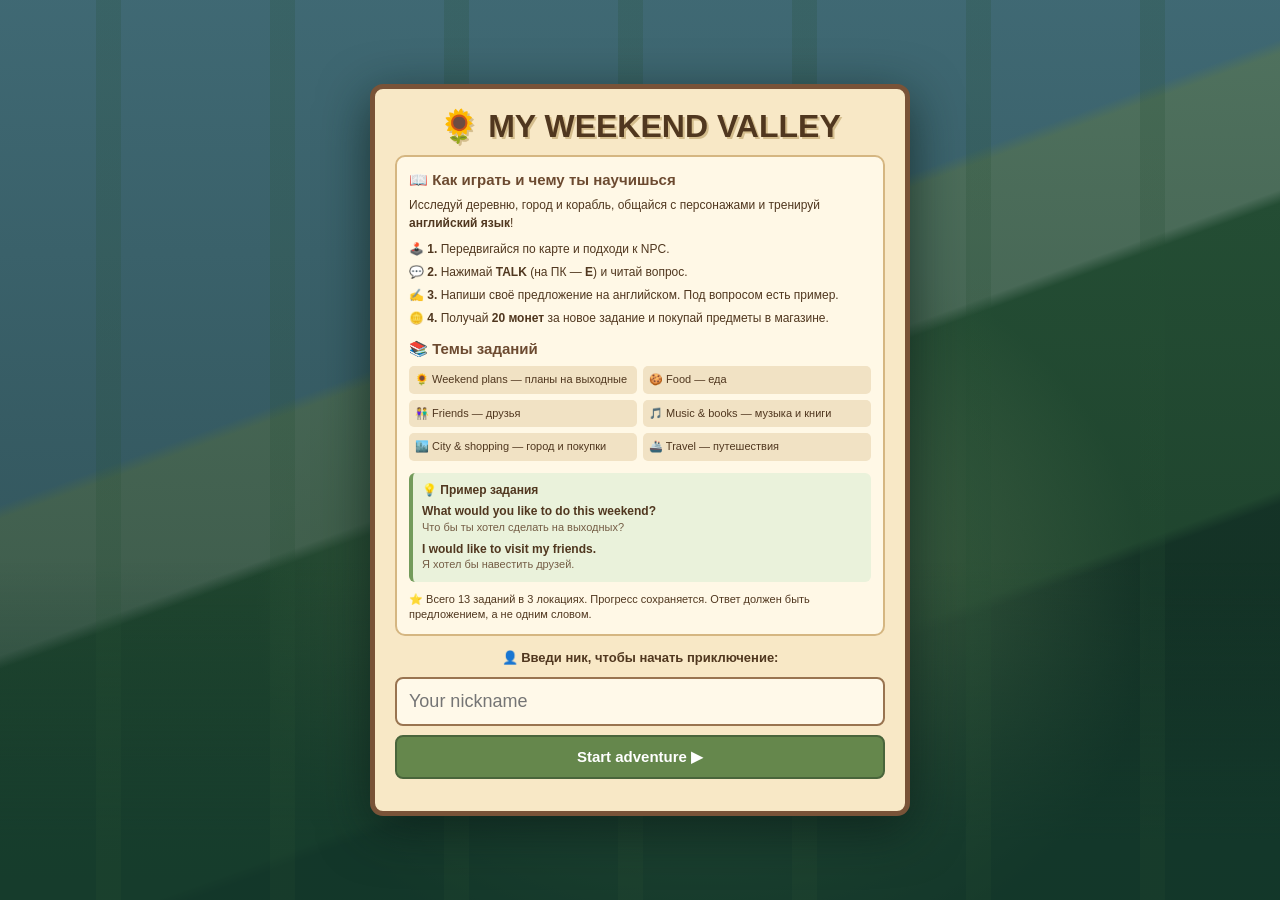
==== commit ea8ab429: "Add Russian game rules, English learning topics and sample answers above nickname on welcome screen" ====
--- a/weekend-game/index.html
+++ b/weekend-game/index.html
@@ -1,6 +1,46 @@
 <!doctype html><html lang="en"><head><meta charset="utf-8"><meta name="viewport" content="width=device-width,initial-scale=1,maximum-scale=1,user-scalable=no"><title>My Weekend Valley</title><style>
 *{box-sizing:border-box}html,body{margin:0;overflow:hidden;width:100%;height:100%;background:#142c2d;font-family:Verdana,Arial,sans-serif;touch-action:none}canvas{display:block;width:100vw;height:100dvh;image-rendering:pixelated;touch-action:none}#hud{backdrop-filter:blur(6px);position:fixed;left:10px;top:10px;background:#382c23e8;color:#fff2ce;border:3px solid #c9a16c;box-shadow:0 4px #523d2b;border-radius:8px;padding:9px 12px;font-size:12px;line-height:1.7;pointer-events:none}#hud strong{font-size:15px}#quest{backdrop-filter:blur(6px);position:fixed;right:9px;top:10px;background:#382c23df;color:#ffe7ac;border:3px solid #c9a16c;border-radius:8px;padding:9px;font-size:11px;max-width:145px;pointer-events:none}#pad{position:fixed;bottom:25px;left:22px;width:124px;height:124px;border:3px solid #f4dcaa9c;border-radius:50%;background:#4c544b99;touch-action:none}#nub{position:absolute;left:40px;top:40px;width:40px;height:40px;background:#ffe2a2;border:3px solid #725b42;border-radius:50%}#act{position:fixed;bottom:43px;right:22px;width:91px;height:91px;border-radius:50%;border:4px solid #77512b;background:#f4bd63;color:#47321b;font-weight:900;font-size:13px}#modal{display:none;position:fixed;inset:0;background:#0d181acb;align-items:center;justify-content:center;padding:14px;z-index:3;touch-action:auto}#card{background:#f7e6bc;border:6px solid #795537;box-shadow:inset 0 0 0 3px #c79b62,0 10px 0 #30251d;color:#51351e;border-radius:12px;padding:20px;width:min(450px,100%);max-height:85dvh;overflow:auto;touch-action:auto}h2{margin:0 0 10px;font-size:22px}p{line-height:1.55;font-size:14px}textarea{width:100%;min-height:92px;border:3px solid #a47a4f;border-radius:7px;background:#fff9e8;padding:11px;font:16px Verdana;resize:vertical}#buttons{display:flex;gap:9px;margin-top:12px}#buttons button{flex:1;background:#65844d;border:3px solid #405a32;border-radius:7px;color:white;padding:11px;font-weight:bold}#buttons button:first-child{background:#a68159;border-color:#795637}#toast{position:fixed;left:50%;top:100px;transform:translateX(-50%);background:#382c23;color:#ffedae;border:2px solid #c9a16c;padding:10px 14px;border-radius:7px;display:none;text-align:center;font-size:13px;z-index:2;max-width:90vw}#tip{position:fixed;bottom:7px;left:42%;color:#fff3cc;background:#382c2399;font-size:10px;padding:5px;border-radius:4px}@media(min-width:850px){#pad,#act{opacity:.7}}@media(max-width:370px){#pad{width:104px;height:104px;left:10px}#nub{left:30px;top:30px}#act{right:10px;width:76px;height:76px}#quest{max-width:120px}}
-#interior{display:none;position:fixed;inset:0;z-index:4;background:#241c16e8;align-items:center;justify-content:center;padding:12px}#room{width:min(620px,100%);height:min(620px,95dvh);background:#e4c08b;border:7px solid #735035;border-radius:12px;overflow:hidden}#scene{height:60%;background:linear-gradient(#a67d5a 0 70%,#b58a5a 70%);display:flex;align-items:flex-end;justify-content:center;position:relative}#scene:before{content:"";position:absolute;top:22px;left:12%;width:75px;height:95px;background:#93c8b6;border:10px solid #71503a}#portrait{font-size:clamp(100px,30vw,180px);line-height:1.1;filter:drop-shadow(6px 9px 1px #563a3066)}#roomTitle{position:absolute;right:10px;top:10px;background:#59402e;color:#fff2c6;padding:8px;border-radius:5px}#speech{height:40%;border-top:6px solid #735035;background:#f7e6be;padding:15px;display:flex;flex-direction:column;gap:9px;color:#493521}#speaker{font-weight:bold;font-size:20px}#dialogue{flex:1;font-size:15px;line-height:1.5}#roomButtons{display:flex;gap:10px}#roomButtons button{flex:1;padding:11px;background:#648451;border:3px solid #3e6135;color:white;border-radius:7px;font-weight:bold}#roomButtons #leave{background:#9c7854;border-color:#705238}#customBtn{position:fixed;right:12px;top:108px;z-index:2;background:#f3d38d;border:3px solid #765237;border-radius:9px;padding:9px;color:#51371f;font-weight:bold}#custom{display:none;position:fixed;inset:0;z-index:6;background:#241b17cc;align-items:center;justify-content:center;padding:14px}#customCard{background:#f9e8bd;border:6px solid #775034;border-radius:12px;padding:19px;width:min(400px,100%);color:#4b3525;max-height:90dvh;overflow:auto}#customCard h2{margin-bottom:14px}#customCard label{display:block;font-weight:bold;margin:12px 0 5px}#customCard select{width:100%;font-size:17px;padding:10px;background:#fff8e5;border:2px solid #8d6747;border-radius:6px}#customCard button{margin-top:16px;padding:12px;width:100%;background:#648a55;color:white;border:3px solid #43653c;border-radius:8px;font-weight:bold}#minigame{display:none;position:fixed;inset:0;z-index:7;background:#1d1716d9;align-items:center;justify-content:center;padding:12px}#miniCard{max-height:calc(100dvh - 24px);overflow-y:auto;box-sizing:border-box;width:min(520px,100%);background:#f8e7c2;border:6px solid #765034;border-radius:12px;padding:16px;text-align:center;color:#4b3421}#miniCanvas{width:100%;max-width:440px;aspect-ratio:4/3;image-rendering:pixelated;background:#b6d5d0;border:4px solid #775237;border-radius:8px;touch-action:manipulation}#miniCard{position:relative}#miniClose{background:#a9514a!important;border-color:#74382e!important}#miniCanvas{cursor:crosshair;box-sizing:border-box}#minigame{overscroll-behavior:contain}#miniClose{min-height:44px;touch-action:manipulation}#miniCard button{padding:10px 18px;margin:6px;background:#648854;border:3px solid #486639;color:white;border-radius:8px;font-weight:bold}#welcome,#market{display:none;position:fixed;inset:0;z-index:12;background:#1c1920dc;align-items:center;justify-content:center;padding:14px;touch-action:auto}#welcome{display:flex;min-height:100dvh;background:linear-gradient(#132d2688,#0d221bb0),radial-gradient(ellipse at 55% 68%,#86b879 0 16%,transparent 45%),linear-gradient(160deg,#72adcc 0 37%,#96c2a0 38% 48%,#3c7b4a 49% 70%,#1d4933 71%);overflow:hidden}#welcome:before{content:"";position:absolute;inset:-12%;pointer-events:none;opacity:.65;background:repeating-linear-gradient(90deg,transparent 0 76px,#264f3455 76px 101px,transparent 101px 174px),linear-gradient(0deg,#143c2e 0 15%,transparent 40%);animation:panWelcome 26s ease-in-out infinite alternate}#welcomeCard{position:relative;z-index:1;background:#f8e8c6ed;box-shadow:0 14px 50px #091b17aa}#welcomeCard h2{font-size:clamp(22px,5vw,32px);text-shadow:2px 2px #d4bd8d}@keyframes panWelcome{from{transform:translateX(-3%)}to{transform:translateX(3%)}}@media(prefers-reduced-motion:reduce){#welcome:before{animation:none}}#welcomeCard,#marketCard{background:#f8e8c6;color:#50371f;border:5px solid #795338;border-radius:13px;padding:22px;width:min(440px,100%);max-height:90dvh;overflow:auto;text-align:center;touch-action:auto}#welcomeCard input{width:100%;padding:12px;font-size:18px;border:2px solid #997450;border-radius:8px;background:#fff9e9;touch-action:auto}#welcomeCard button,#marketCard button{cursor:pointer;-webkit-tap-highlight-color:transparent;padding:11px 15px;background:#65874c;border:2px solid #49653b;border-radius:8px;color:white;font-weight:bold;margin-top:9px;min-height:44px;touch-action:manipulation}#marketCard .goods{display:grid;grid-template-columns:1fr 1fr;gap:9px;margin:12px 0}#marketCard .good{border:2px solid #d2b68d;border-radius:9px;padding:10px;background:#fff4d8}#marketCard .good button{width:100%;font-size:12px}#marketCard #marketExit{background:#a65b50;border-color:#87483f;width:100%}#shopBtn{position:fixed;right:12px;top:158px;z-index:2;background:#f3d38d;border:3px solid #765237;border-radius:9px;padding:9px;color:#51371f;font-weight:bold}#hud #nicknameHud{color:#ffe5a0}#toast{z-index:30;top:65px;pointer-events:none}#marketCard .good button:disabled{opacity:.6;background:#7e8977}#marketCard .good button{touch-action:manipulation;cursor:pointer}</style></head><body><canvas id="game"></canvas><div id="hud"><div id="nicknameHud"></div><strong id="worldTitle">🌻 My Weekend Valley</strong><div id="clock">☀️ Day 1 · Spring</div><div>🪙 <span id="coins">0</span> · 🦋 <span id="butterflies">0</span></div><div>⭐ <span id="progress">0 / 7</span> stories</div><div>📍 <span id="location">Village</span></div></div><div id="quest">📜 <b>Weekend Quest</b><div id="task">Explore the village and talk to the locals!</div></div><div id="pad"><div id="nub"></div></div><button id="act">TALK</button><div id="tip">Move: WASD / arrows / click · E or Enter: interact</div><div id="toast"></div><button id="customBtn">🎨 Character</button><button id="shopBtn">🛍️ Shop</button><div id="custom"><div id="customCard"><h2>🎨 Your Character</h2><div id="preview" style="font-size:50px;text-align:center">🧑</div><label>Clothes</label><select id="outfit"><option value="#5576b8">Blue jacket</option><option value="#b95762">Red jacket</option><option value="#6b9964">Green jacket</option><option value="#a276bd">Purple jacket</option><option value="#e1b755">Yellow jacket</option></select><label>Hair</label><select id="hair"><option value="#59442c">Brown</option><option value="#29262b">Black</option><option value="#d9a94b">Blond</option><option value="#b76a43">Ginger</option><option value="#d6d0ca">Silver</option></select><label>Skin tone</label><select id="skin"><option value="#edb78b">Light</option><option value="#c88d60">Tan</option><option value="#946344">Brown</option><option value="#65452f">Dark</option></select><button id="customDone">Save character ✓</button></div></div><div id="welcome"><div id="welcomeCard"><h2>🌻 MY WEEKEND VALLEY</h2><p>Enter your nickname to start your adventure!</p><input id="nickInput" maxlength="16" placeholder="Your nickname" autocomplete="nickname" enterkeyhint="go"><button id="nickSave" type="button">Start adventure ▶</button><p id="nickError" style="color:#a34236"></p></div></div><div id="market"><div id="marketCard"><h2>🛍️ Weekend Shop</h2><p>🪙 Your coins: <b id="marketCoins">0</b></p><p id="marketMessage" role="status" aria-live="polite" style="min-height:24px;font-weight:bold;color:#80502d"></p><div class="goods" id="goods"></div><button id="marketExit">🚪 Leave shop</button></div></div><div id="minigame"><div id="miniCard"><h2>🎯 Shooting Gallery</h2><p>Move your aim and shoot the moving cans! Hit all 7 targets in 7 shots to win 50 coins.</p><canvas id="miniCanvas" width="440" height="330"></canvas><p id="miniStatus"></p><button id="miniAgain">🔄 Reload / Retry</button><button id="miniClose">🚪 Exit game</button></div></div><div id="interior"><div id="room"><div id="scene"><div id="roomTitle"></div><div id="portrait"></div></div><div id="speech"><div id="speaker"></div><div id="dialogue"></div><div id="roomButtons"><button id="leave">Leave 🚪</button><button id="next">Next ▶</button></div></div></div></div><div id="modal"><div id="card"><h2 id="heading"></h2><p id="prompt"></p><textarea id="answer" placeholder="Write your own answer in English..."></textarea><div id="buttons"><button id="close">Back</button><button id="save">Save ✨</button></div></div></div><script>
+#interior{display:none;position:fixed;inset:0;z-index:4;background:#241c16e8;align-items:center;justify-content:center;padding:12px}#room{width:min(620px,100%);height:min(620px,95dvh);background:#e4c08b;border:7px solid #735035;border-radius:12px;overflow:hidden}#scene{height:60%;background:linear-gradient(#a67d5a 0 70%,#b58a5a 70%);display:flex;align-items:flex-end;justify-content:center;position:relative}#scene:before{content:"";position:absolute;top:22px;left:12%;width:75px;height:95px;background:#93c8b6;border:10px solid #71503a}#portrait{font-size:clamp(100px,30vw,180px);line-height:1.1;filter:drop-shadow(6px 9px 1px #563a3066)}#roomTitle{position:absolute;right:10px;top:10px;background:#59402e;color:#fff2c6;padding:8px;border-radius:5px}#speech{height:40%;border-top:6px solid #735035;background:#f7e6be;padding:15px;display:flex;flex-direction:column;gap:9px;color:#493521}#speaker{font-weight:bold;font-size:20px}#dialogue{flex:1;font-size:15px;line-height:1.5}#roomButtons{display:flex;gap:10px}#roomButtons button{flex:1;padding:11px;background:#648451;border:3px solid #3e6135;color:white;border-radius:7px;font-weight:bold}#roomButtons #leave{background:#9c7854;border-color:#705238}#customBtn{position:fixed;right:12px;top:108px;z-index:2;background:#f3d38d;border:3px solid #765237;border-radius:9px;padding:9px;color:#51371f;font-weight:bold}#custom{display:none;position:fixed;inset:0;z-index:6;background:#241b17cc;align-items:center;justify-content:center;padding:14px}#customCard{background:#f9e8bd;border:6px solid #775034;border-radius:12px;padding:19px;width:min(400px,100%);color:#4b3525;max-height:90dvh;overflow:auto}#customCard h2{margin-bottom:14px}#customCard label{display:block;font-weight:bold;margin:12px 0 5px}#customCard select{width:100%;font-size:17px;padding:10px;background:#fff8e5;border:2px solid #8d6747;border-radius:6px}#customCard button{margin-top:16px;padding:12px;width:100%;background:#648a55;color:white;border:3px solid #43653c;border-radius:8px;font-weight:bold}#minigame{display:none;position:fixed;inset:0;z-index:7;background:#1d1716d9;align-items:center;justify-content:center;padding:12px}#miniCard{max-height:calc(100dvh - 24px);overflow-y:auto;box-sizing:border-box;width:min(520px,100%);background:#f8e7c2;border:6px solid #765034;border-radius:12px;padding:16px;text-align:center;color:#4b3421}#miniCanvas{width:100%;max-width:440px;aspect-ratio:4/3;image-rendering:pixelated;background:#b6d5d0;border:4px solid #775237;border-radius:8px;touch-action:manipulation}#miniCard{position:relative}#miniClose{background:#a9514a!important;border-color:#74382e!important}#miniCanvas{cursor:crosshair;box-sizing:border-box}#minigame{overscroll-behavior:contain}#miniClose{min-height:44px;touch-action:manipulation}#miniCard button{padding:10px 18px;margin:6px;background:#648854;border:3px solid #486639;color:white;border-radius:8px;font-weight:bold}#welcome,#market{display:none;position:fixed;inset:0;z-index:12;background:#1c1920dc;align-items:center;justify-content:center;padding:14px;touch-action:auto}#welcome{display:flex;min-height:100dvh;background:linear-gradient(#132d2688,#0d221bb0),radial-gradient(ellipse at 55% 68%,#86b879 0 16%,transparent 45%),linear-gradient(160deg,#72adcc 0 37%,#96c2a0 38% 48%,#3c7b4a 49% 70%,#1d4933 71%);overflow:hidden}#welcome:before{content:"";position:absolute;inset:-12%;pointer-events:none;opacity:.65;background:repeating-linear-gradient(90deg,transparent 0 76px,#264f3455 76px 101px,transparent 101px 174px),linear-gradient(0deg,#143c2e 0 15%,transparent 40%);animation:panWelcome 26s ease-in-out infinite alternate}#welcomeCard{position:relative;z-index:1;background:#f8e8c6ed;box-shadow:0 14px 50px #091b17aa}#welcomeCard h2{font-size:clamp(22px,5vw,32px);text-shadow:2px 2px #d4bd8d}@keyframes panWelcome{from{transform:translateX(-3%)}to{transform:translateX(3%)}}@media(prefers-reduced-motion:reduce){#welcome:before{animation:none}}#welcomeCard,#marketCard{background:#f8e8c6;color:#50371f;border:5px solid #795338;border-radius:13px;padding:22px;width:min(440px,100%);max-height:90dvh;overflow:auto;text-align:center;touch-action:auto}#welcomeCard input{width:100%;padding:12px;font-size:18px;border:2px solid #997450;border-radius:8px;background:#fff9e9;touch-action:auto}#welcomeCard button,#marketCard button{cursor:pointer;-webkit-tap-highlight-color:transparent;padding:11px 15px;background:#65874c;border:2px solid #49653b;border-radius:8px;color:white;font-weight:bold;margin-top:9px;min-height:44px;touch-action:manipulation}#marketCard .goods{display:grid;grid-template-columns:1fr 1fr;gap:9px;margin:12px 0}#marketCard .good{border:2px solid #d2b68d;border-radius:9px;padding:10px;background:#fff4d8}#marketCard .good button{width:100%;font-size:12px}#marketCard #marketExit{background:#a65b50;border-color:#87483f;width:100%}#shopBtn{position:fixed;right:12px;top:158px;z-index:2;background:#f3d38d;border:3px solid #765237;border-radius:9px;padding:9px;color:#51371f;font-weight:bold}#hud #nicknameHud{color:#ffe5a0}#toast{z-index:30;top:65px;pointer-events:none}#marketCard .good button:disabled{opacity:.6;background:#7e8977}#marketCard .good button{touch-action:manipulation;cursor:pointer}
+/* Compact, accessible quest/status panels on phones and desktop */
+#hud,#quest{pointer-events:auto;z-index:4;transition:transform .22s ease;will-change:transform}
+#hud{padding-right:48px}
+#quest{padding-left:47px;max-width:185px;min-width:145px}
+#hud.panelClosed{transform:translateX(calc(-100% + 42px))}
+#quest.panelClosed{transform:translateX(calc(100% - 42px))}
+.panelToggle{position:absolute;top:7px;display:flex;align-items:center;justify-content:center;width:34px;height:36px;border:2px solid #87613e;border-radius:7px;background:#f5d18f;color:#4b3322;font-weight:900;font-size:18px;line-height:1;cursor:pointer;touch-action:manipulation;-webkit-tap-highlight-color:transparent;z-index:5}
+#hud .panelToggle{right:4px}#quest .panelToggle{left:4px}
+@media(max-width:700px){#tip{display:none}#hud,#quest{top:calc(10px + env(safe-area-inset-top,0px))}}
+@media(prefers-reduced-motion:reduce){#hud,#quest{transition:none}}
+
+/* Intro guide: readable on desktop and iPhone, independently scrollable */
+#welcomeCard{width:min(540px,100%);max-height:min(92dvh,760px);overflow-y:auto;overscroll-behavior:contain;-webkit-overflow-scrolling:touch;padding:18px 20px}
+#welcomeCard h2{margin-bottom:10px}
+#gameGuide{text-align:left;background:#fff8e6;border:2px solid #d5b681;border-radius:10px;padding:12px;margin:8px 0 12px;color:#50371f;font-size:12px;line-height:1.4}
+#gameGuide .guideTitle{font-weight:900;font-size:15px;color:#6c4a30;margin-bottom:7px}
+#gameGuide .guideIntro{font-size:12px;margin:0 0 9px;line-height:1.45}
+#gameGuide .guideSteps{display:grid;gap:6px}
+#gameGuide .guideSteps span{display:block}
+#gameGuide .guideTopicsTitle{margin-top:12px}
+#gameGuide .guideTopics{display:grid;grid-template-columns:1fr 1fr;gap:6px;font-size:11px}
+#gameGuide .guideTopics span{background:#f1e2c4;border-radius:5px;padding:6px}
+#gameGuide .guideExample{background:#eaf2db;border-left:4px solid #739b5b;border-radius:6px;padding:9px;margin-top:12px}
+#gameGuide .guideQuestion,#gameGuide .guideAnswer{font-weight:bold;font-size:12px;margin-top:5px}
+#gameGuide .guideTranslation{font-size:11px;color:#745d45}
+#gameGuide .guideNote{font-size:11px;margin:10px 0 0;line-height:1.4}
+#welcomeCard .guideNickLabel{font-weight:bold;font-size:13px;margin:9px 0 8px}
+#welcomeCard #nickSave{width:100%;font-size:15px}
+@media(max-width:600px){#welcomeCard{padding:12px 13px;max-height:90dvh}#welcomeCard h2{font-size:21px}#gameGuide{padding:9px;font-size:11px}#gameGuide .guideTopics{grid-template-columns:1fr 1fr;gap:4px}#gameGuide .guideTopics span{font-size:10px;padding:5px}#gameGuide .guideTitle{font-size:13px}}
+</style></head><body><canvas id="game"></canvas><div id="hud"><button id="toggleHud" class="panelToggle" type="button" aria-label="Свернуть информацию" aria-expanded="true" title="Информация о персонаже">−</button><div id="nicknameHud"></div><strong id="worldTitle">🌻 My Weekend Valley</strong><div id="clock">☀️ Day 1 · Spring</div><div>🪙 <span id="coins">0</span> · 🦋 <span id="butterflies">0</span></div><div>⭐ <span id="progress">0 / 7</span> stories</div><div>📍 <span id="location">Village</span></div></div><div id="quest"><button id="toggleQuest" class="panelToggle" type="button" aria-label="Свернуть задания" aria-expanded="true" title="Задания">−</button>📜 <b>Weekend Quest</b><div id="task">Explore the village and talk to the locals!</div></div><div id="pad"><div id="nub"></div></div><button id="act">TALK</button><div id="tip">Move: WASD / arrows / click · E or Enter: interact</div><div id="toast"></div><button id="customBtn">🎨 Character</button><button id="shopBtn">🛍️ Shop</button><div id="custom"><div id="customCard"><h2>🎨 Your Character</h2><div id="preview" style="font-size:50px;text-align:center">🧑</div><label>Clothes</label><select id="outfit"><option value="#5576b8">Blue jacket</option><option value="#b95762">Red jacket</option><option value="#6b9964">Green jacket</option><option value="#a276bd">Purple jacket</option><option value="#e1b755">Yellow jacket</option></select><label>Hair</label><select id="hair"><option value="#59442c">Brown</option><option value="#29262b">Black</option><option value="#d9a94b">Blond</option><option value="#b76a43">Ginger</option><option value="#d6d0ca">Silver</option></select><label>Skin tone</label><select id="skin"><option value="#edb78b">Light</option><option value="#c88d60">Tan</option><option value="#946344">Brown</option><option value="#65452f">Dark</option></select><button id="customDone">Save character ✓</button></div></div><div id="welcome"><div id="welcomeCard"><h2>🌻 MY WEEKEND VALLEY</h2>
+<section id="gameGuide" aria-label="Правила и темы игры">
+<div class="guideTitle">📖 Как играть и чему ты научишься</div>
+<p class="guideIntro">Исследуй деревню, город и корабль, общайся с персонажами и тренируй <b>английский язык</b>!</p>
+<div class="guideSteps"><span>🕹️ <b>1.</b> Передвигайся по карте и подходи к NPC.</span><span>💬 <b>2.</b> Нажимай <b>TALK</b> (на ПК — <b>E</b>) и читай вопрос.</span><span>✍️ <b>3.</b> Напиши своё предложение на английском. Под вопросом есть пример.</span><span>🪙 <b>4.</b> Получай <b>20 монет</b> за новое задание и покупай предметы в магазине.</span></div>
+<div class="guideTitle guideTopicsTitle">📚 Темы заданий</div>
+<div class="guideTopics"><span>🌻 Weekend plans — планы на выходные</span><span>🍪 Food — еда</span><span>👫 Friends — друзья</span><span>🎵 Music & books — музыка и книги</span><span>🏙️ City & shopping — город и покупки</span><span>🚢 Travel — путешествия</span></div>
+<div class="guideExample"><b>💡 Пример задания</b><div class="guideQuestion">What would you like to do this weekend?</div><div class="guideTranslation">Что бы ты хотел сделать на выходных?</div><div class="guideAnswer">I would like to visit my friends.</div><div class="guideTranslation">Я хотел бы навестить друзей.</div></div>
+<p class="guideNote">⭐ Всего 13 заданий в 3 локациях. Прогресс сохраняется. Ответ должен быть предложением, а не одним словом.</p>
+</section>
+<p class="guideNickLabel">👤 Введи ник, чтобы начать приключение:</p><input id="nickInput" maxlength="16" placeholder="Your nickname" autocomplete="nickname" enterkeyhint="go"><button id="nickSave" type="button">Start adventure ▶</button><p id="nickError" style="color:#a34236"></p></div></div><div id="market"><div id="marketCard"><h2>🛍️ Weekend Shop</h2><p>🪙 Your coins: <b id="marketCoins">0</b></p><p id="marketMessage" role="status" aria-live="polite" style="min-height:24px;font-weight:bold;color:#80502d"></p><div class="goods" id="goods"></div><button id="marketExit">🚪 Leave shop</button></div></div><div id="minigame"><div id="miniCard"><h2>🎯 Shooting Gallery</h2><p>Move your aim and shoot the moving cans! Hit all 7 targets in 7 shots to win 50 coins.</p><canvas id="miniCanvas" width="440" height="330"></canvas><p id="miniStatus"></p><button id="miniAgain">🔄 Reload / Retry</button><button id="miniClose">🚪 Exit game</button></div></div><div id="interior"><div id="room"><div id="scene"><div id="roomTitle"></div><div id="portrait"></div></div><div id="speech"><div id="speaker"></div><div id="dialogue"></div><div id="roomButtons"><button id="leave">Leave 🚪</button><button id="next">Next ▶</button></div></div></div></div><div id="modal"><div id="card"><h2 id="heading"></h2><p id="prompt"></p><textarea id="answer" placeholder="Write your own answer in English..."></textarea><div id="buttons"><button id="close">Back</button><button id="save">Save ✨</button></div></div></div><script>
 window.addEventListener('error',function(e){var p=document.getElementById('gameError');if(p){p.style.display='block';p.textContent='Ошибка игры: '+(e.message||'неизвестная ошибка')}});
 window.addEventListener('unhandledrejection',function(e){var p=document.getElementById('gameError');if(p){p.style.display='block';p.textContent='Ошибка загрузки: '+String(e.reason&&e.reason.message||e.reason||'неизвестно')}});
 </script>
@@ -47,7 +87,28 @@
 function drawHouse(h){rect(h.x-93,h.y-27,186,128,'#304c3540');rect(h.x-89,h.y-42,178,132,'#684e3a');rect(h.x-83,h.y-35,166,120,h.c);for(let i=0;i<6;i++)rect(h.x-79,h.y-22+i*18,158,2,'#674b3450');rect(h.x-101,h.y-66,202,35,'#583e42');rect(h.x-94,h.y-98,188,44,h.roof);for(let i=0;i<8;i++)rect(h.x-87+i*23,h.y-91+(i%2)*8,20,3,'#fff0d033');rect(h.x-103,h.y-65,206,8,'#e9c68e');for(const wx of [-49,48]){rect(h.x+wx-22,h.y-17,44,45,'#65483a');rect(h.x+wx-17,h.y-12,34,34,'#a6d7df');rect(h.x+wx-15,h.y-10,30,30,'#f8db92aa');rect(h.x+wx-2,h.y-12,4,34,'#fff2d4');rect(h.x+wx-17,h.y+2,34,4,'#fff2d4');rect(h.x+wx-25,h.y+26,50,7,'#e6c18c')}rect(h.x-23,h.y+32,46,61,'#5c4035');rect(h.x-17,h.y+36,34,54,'#946743');circle(h.x+12,h.y+68,4,'#f6d889');rect(h.x-27,h.y+90,54,8,'#d8b38b');label(h.label,h.x,h.y-114,13)}
 function tree(x,y,r){circle(x+9,y+10,r+5,'#263f3655');rect(x-7,y-2,14,32,'#765037');rect(x-4,y+4,4,20,'#a67950');circle(x-12,y-20,r*.85,'#2e6f4e');circle(x+13,y-20,r*.85,'#397d52');circle(x,y-36,r,'#478c57');circle(x-9,y-39,r*.55,'#69aa66');circle(x+9,y-31,r*.5,'#5ba35e');circle(x-5,y-47,3,'#d2dc9d')}
 function character(x,y,shirt,hair='#60422d',skin='#edb78b',motion=0,wave=false){const stride=Math.sin(motion)*5,arm=Math.sin(motion)*7;circle(x,y+14,13,'#345a3e66');rect(x-10,y+2+stride,8,12,'#534f6d');rect(x+3,y+2-stride,8,12,'#534f6d');rect(x-12,y-18,24,24,shirt);g.save();g.translate(x-13,y-14);g.rotate(arm*.045);rect(-7,0,7,20,shirt);rect(-7,15,7,6,skin);g.restore();g.save();g.translate(x+13,y-14);g.rotate(wave?-.85+Math.sin(tick*.14)*.25:-arm*.045);rect(0,0,7,20,shirt);rect(0,15,7,6,skin);g.restore();circle(x,y-24,12,skin);circle(x,y-31,12,hair);rect(x-11,y-29,22,12,skin);rect(x-6,y-25,3,3,'#392f27');rect(x+4,y-25,3,3,'#392f27')}
-const stalls=[{x:1290,y:1110,label:'🎯 CAN TOSS'},{x:860,y:630,label:'🎯 FAIR GAME'}];const gates=[{x:2180,y:890,to:'city',label:'🏙️ CITY'},{x:1100,y:160,to:'ship',label:'🚢 SHIP'}];const extraNPC={city:[{x:640,y:500,name:'Officer Ben',icon:'👮',lines:['Welcome to the city!','The streets are busy today.','Have a safe weekend!']},{x:1510,y:1180,name:'Artist Zoe',icon:'🎨',lines:['Hello from the city!','I love painting colorful buildings.','Enjoy exploring!']}],ship:[{x:750,y:2830,name:'Captain Jack',icon:'👨‍✈️',lines:['Ahoy! Welcome aboard!','We are sailing toward a new adventure.','Enjoy the ocean breeze!']},{x:1580,y:2600,name:'Sailor Finn',icon:'🧑‍✈️',lines:['Hello, traveler!','The sea looks beautiful today.','Have a great journey!']}]};let extraNear=null;function drawExtraNPCs(){for(const n of regionalQuests[world]){character(n.x,n.y,'#5c89ad','#60422d','#edb78b',0,Math.hypot(player.x-n.x,player.y-n.y)<105);label((answers[n.id]?'✓ ':'⭐ ')+n.name,n.x,n.y-54,14);if(Math.hypot(player.x-n.x,player.y-n.y)<105)label('QUEST / E',n.x,n.y-81,14)}for(const n of extraNPC[world]){character(n.x,n.y,'#8d659e','#60422d','#edb78b',0,Math.hypot(player.x-n.x,player.y-n.y)<105);label(n.name,n.x,n.y-55,14);if(Math.hypot(player.x-n.x,player.y-n.y)<100)label('TALK / E',n.x,n.y-80,14)}}const cityCrowd=Array.from({length:28},(_,i)=>({x:190+(i*277)%1930,y:150+(i*233)%1450,phase:i*2.3,color:['#d88c70','#6d8cbb','#ba91b8','#8bad7a'][i%4]}));const cars=Array.from({length:16},(_,i)=>({lane:i%4,offset:i*189,speed:.65+(i%5)*.24,color:['#d95753','#f2c864','#71a8d1','#eee5d5','#6a907b'][i%5]}));const shipCrew=Array.from({length:24},(_,i)=>({x:i%2?1590:730,y:650+Math.floor(i/2)*205,phase:i*1.3,color:['#fff2d4','#50759b','#ba795e'][i%3],dx:0,dy:1,timer:0,pause:0,speed:.45+(i%4)*.12}));const SH=3600;const shipWalls=[{x:855,y:690,w:600,h:1950},{x:965,y:2750,w:390,h:180}];const shipDeckPath=new Path2D();shipDeckPath.moveTo(1160,155);shipDeckPath.bezierCurveTo(1470,270,1655,470,1675,780);shipDeckPath.lineTo(1675,2930);shipDeckPath.bezierCurveTo(1675,3140,1450,3360,1160,3420);shipDeckPath.bezierCurveTo(870,3360,645,3140,645,2930);shipDeckPath.lineTo(645,780);shipDeckPath.bezierCurveTo(665,470,850,270,1160,155);shipDeckPath.closePath();const deckTest=document.createElement('canvas').getContext('2d');function shipWalkable(x,y){if(!Number.isFinite(x)||!Number.isFinite(y)||y<205||y>3370)return false;for(const [ox,oy] of [[0,0],[-25,0],[25,0],[0,-25],[0,25]])if(!deckTest.isPointInPath(shipDeckPath,x+ox,y+oy))return false;return !shipWalls.some(r=>x>r.x-23&&x<r.x+r.w+23&&y>r.y-24&&y<r.y+r.h+24)}function rescueShipCrew(n){const safe=[[730,1050],[1590,1050],[730,1650],[1590,1650],[730,2300],[1590,2300],[900,3050],[1420,3050],[1160,3170]];let best=null,dist=Infinity;for(const [x,y] of safe){if(!shipWalkable(x,y))continue;const d=(n.x-x)**2+(n.y-y)**2;if(d<dist){dist=d;best=[x,y]}}if(best){n.x=best[0];n.y=best[1]}else{n.x=1160;n.y=3170}n.dx=0;n.dy=0;n.timer=0;n.pause=10}function shipMove(n,dt){if(!shipWalkable(n.x,n.y))rescueShipCrew(n);if(n.pause>0){n.pause-=dt;return}n.timer-=dt;if(n.timer<=0){n.timer=65+Math.random()*125;const a=Math.random()*Math.PI*2;n.dx=Math.cos(a);n.dy=Math.sin(a);if(Math.random()<.2){n.pause=25+Math.random()*65;return}}const nx=n.x+n.dx*n.speed*dt,ny=n.y+n.dy*n.speed*dt;if(shipWalkable(nx,ny)){n.x=nx;n.y=ny}else{n.timer=0;n.dx*=-1;n.dy*=-1}}function drawCity(){rect(0,0,WW,WH,'#819d89');for(let i=0;i<240;i++){const x=(i*173)%WW,y=(i*277)%WH;rect(x,y,7,2,'#e3e5d33a')}for(let x=0;x<WW;x+=340){rect(x+122,0,126,WH,'#6c7076');rect(x+181,0,6,WH,'#d5c78c')}for(let y=0;y<WH;y+=360){rect(0,y+120,WW,132,'#6c7076');rect(0,y+180,WW,6,'#d5c78c')}for(let x=0;x<WW;x+=340)for(let y=0;y<WH;y+=360){const height=95+((x*3+y*7)%100);rect(x+5,y+8,107,108,'#535765');rect(x+10,y+12,97,100,'#a5a9b8');rect(x+20,y+15-height*.17,83,85+height*.17,((x+y)/20)%2===0?'#b2b8c5':'#7f9cae');for(let a=0;a<4;a++)for(let b=0;b<4;b++)rect(x+27+a*18,y+18+b*19,11,12,(a+b)%3===0?'#ffe6a0':'#9fd6e7');rect(x+265,y+260,27,38,'#73583b');circle(x+278,y+245,28,'#4b976a');rect(x+5,y+107,100,8,'#3e6774')}const phase=tick%720,greenVertical=phase<340;for(let x=0;x<WW;x+=340)for(let y=0;y<WH;y+=360){rect(x+113,y+103,10,25,'#333b36');circle(x+118,y+109,4,greenVertical?'#4d5946':'#f45243');circle(x+118,y+120,4,greenVertical?'#6ee083':'#494d43');rect(x+249,y+253,10,25,'#333b36');circle(x+254,y+259,4,greenVertical?'#f45243':'#494d43');circle(x+254,y+270,4,greenVertical?'#494d43':'#6ee083')}for(let i=0;i<cars.length;i++){const c=cars[i],vertical=c.lane%2===0,roadIndex=Math.floor(i/4),roadStart=vertical?roadIndex*340:roadIndex*360,track=vertical?WH:WW;let pos=(c.offset+tick*c.speed*2.1)%track;const lightPositions=vertical?[120,480,840,1200,1560]:[122,462,802,1142,1482,1822,2162];if((vertical?!greenVertical:greenVertical)){for(const light of lightPositions){const stop=light-42;if(pos>stop&&pos<light+80)pos=stop}}const x=vertical?roadIndex*340+(c.lane===0?151:216):pos,y=vertical?pos:roadIndex*360+(c.lane===1?151:215);g.save();g.translate(x,y);if(vertical)g.rotate(Math.PI/2);rect(-24,-13,48,26,'#292e37');rect(-20,-12,40,24,c.color);rect(-9,-10,18,20,'#c1e3e8');rect(-20,-14,8,4,'#fff3b2');g.restore()}for(const n of cityCrowd){const x=n.x+Math.sin(tick*.013+n.phase)*52,y=n.y+Math.cos(tick*.011+n.phase)*45;character(x,y+Math.sin(tick*.08+n.phase)*2,n.color,'#60422d','#edb78b',tick*.08+n.phase)}}function drawShip(){rect(0,0,WW,SH,'#367eaa');for(let i=0;i<260;i++){const x=(i*293+tick*.6)%WW,y=(i*179+Math.sin(tick*.03+i)*12)%SH;rect(x,y,30+Math.sin(tick*.04+i)*9,3,'#a3e0e88c')}g.fillStyle='#252d39';g.beginPath();g.moveTo(1160,110);g.bezierCurveTo(1510,240,1710,410,1745,780);g.lineTo(1745,2940);g.bezierCurveTo(1745,3200,1470,3430,1160,3500);g.bezierCurveTo(850,3430,575,3200,575,2940);g.lineTo(575,780);g.bezierCurveTo(610,410,810,240,1160,110);g.fill();g.fillStyle='#c6a077';g.beginPath();g.moveTo(1160,155);g.bezierCurveTo(1470,270,1655,470,1675,780);g.lineTo(1675,2930);g.bezierCurveTo(1675,3140,1450,3360,1160,3420);g.bezierCurveTo(870,3360,645,3140,645,2930);g.lineTo(645,780);g.bezierCurveTo(665,470,850,270,1160,155);g.fill();g.save();g.clip(shipDeckPath);for(let y=450;y<3320;y+=48)rect(645,y,1030,3,'#a57f5b');for(let y=500;y<3300;y+=80){rect(675,y,13,32,'#ead2a2');rect(1632,y,13,32,'#ead2a2')}for(let i=0;i<28;i++){const y=650+i*93;circle(687,y,6,'#e9d5ad');circle(1633,y,6,'#e9d5ad')}for(let i=0;i<18;i++){const x=730+(i*83)%850,y=400+(i*191)%2750;if(x>850&&x<1460&&y>690&&y<2630)continue;rect(x,y,25,2,'#f9e4bd55')}g.restore();rect(690,650,940,22,'#f2ead8');rect(680,2850,960,20,'#f2ead8');rect(865,690,590,1930,'#444956');rect(880,706,560,1900,'#f1eee4');for(let y=740;y<2580;y+=70)for(let x=905;x<1410;x+=72)rect(x,y,37,35,'#9bc6d0');rect(975,2750,370,180,'#e8e4d8');for(let x=995;x<1325;x+=66)rect(x,2775,37,40,'#96c4d0');for(let i=0;i<4;i++){const y=915+i*440;rect(1065,y-58,190,118,'#e5dfd2');rect(1095,y-45,130,92,'#b66a43');rect(1090,y-54,140,31,'#282f37');for(let j=0;j<6;j++){const p=(tick*.85+j*29+i*14)%175;circle(1160+Math.sin(tick*.021+j+i)*32,y-80-p,12+p*.12,p<105?'#d4d8d777':'#d4d8d82e')}}for(let y=740;y<2950;y+=220){for(const x of [718,1602]){rect(x-30,y-68,60,128,'#f3eee0');rect(x-22,y-55,44,100,'#c18a57');rect(x-18,y-47,36,24,'#fff6e7')}}rect(780,405,760,60,'#f4eee3');rect(800,480,720,22,'#756c65');rect(1120,295,80,180,'#eee9dc');circle(1160,328,27,'#7b9baa');rect(850,3030,620,24,'#eae4d6');for(const n of shipCrew){if(shipWalkable(n.x,n.y))character(n.x,n.y,n.color,'#60422d','#edb78b',tick*.06+n.phase)}label('RMS WEEKEND · GRAND LINER',1160,3090,23);label('BOW ↑',1160,480,18);label('STERN ↓',1160,3260,18)} function renderExtra(){const scale=Math.min(1.05,Math.max(.66,W/900)),cx=Math.max(0,Math.min(WW-W/scale,player.x-W/(2*scale))),cy=Math.max(0,Math.min((world==='ship'?SH:WH)-H/scale,player.y-H/(2*scale)));g.setTransform(D,0,0,D,0,0);rect(0,0,W,H,world==='city'?'#88a28e':'#438cb6');g.save();g.scale(scale,scale);g.translate(-cx,-cy);if(world==='city')drawCity();else drawShip();drawExtraNPCs();drawPlayer();label('↩ RETURN / E',world==='city'?180:1160,world==='city'?880:3140,17);g.restore();document.querySelector('#location').textContent=near?near.name:world==='city'?'Busy City':'Ocean Liner';document.querySelector('#task').textContent=allQuests.every(q=>answers[q.id])?'All stories complete! 🌟':'⭐ '+regionalQuests[world].filter(q=>answers[q.id]).length+'/'+regionalQuests[world].length+' local quests · Explore all 3 locations';document.querySelector('#progress').textContent=allQuests.filter(q=>answers[q.id]).length+' / '+questTotal;document.querySelector('#act').textContent=portal?'RETURN':near?'QUEST':extraNear?'TALK':'EXPLORE'} function switchWorld(to){world=to;document.querySelector('#worldTitle').textContent=to==='city'?'🏙️ Добро пожаловать в город':to==='ship'?'🚢 Добро пожаловать на Титаник':'🌻 My Weekend Valley';clickTarget=null;joy.x=joy.y=0;reset();if(to==='village'){player.x=to==='village'?1100:player.x;player.y=850}else if(to==='city'){player.x=300;player.y=870}else{player.x=1150;player.y=3140}toast(to==='city'?'🏙️ Welcome to the city!':to==='ship'?'🚢 Welcome aboard!':'🌻 Back in the valley!')}function showExtraDialogue(n){inside='extra';dialogueStep=0;document.querySelector('#interior').style.display='flex';document.querySelector('#roomTitle').textContent=world==='city'?'CITY':'SHIP DECK';document.querySelector('#portrait').textContent=n.icon;window.currentExtra=n;showDialogue()}function drawPlayer(){character(player.x,player.y+Math.sin(player.walk)*2,avatar.outfit,avatar.hair,avatar.skin,player.walk);if(purchases.hat)label('🎩',player.x,player.y-58,17);if(purchases.crown)label('👑',player.x,player.y-58,17);if(purchases.scarf)rect(player.x-12,player.y-10,24,6,'#d95965');if(purchases.sparkle){circle(player.x-25+Math.sin(tick*.08)*6,player.y-25,3,'#ffef8a');circle(player.x+25,player.y-12+Math.cos(tick*.09)*9,3,'#ffe58a')}if(purchases.pet){label('🐈',player.x-43,player.y+15,20)}if(purchases.balloon){g.strokeStyle='#87695b';g.lineWidth=2;g.beginPath();g.moveTo(player.x+18,player.y-13);g.lineTo(player.x+32,player.y-73);g.stroke();label('🎈',player.x+32,player.y-80,20)}if(nickname)label(nickname,player.x,player.y-(purchases.hat||purchases.crown?100:76),14)}function refreshMarket(){document.querySelector('#marketCoins').textContent=coins;document.querySelector('#goods').innerHTML=shopGoods.map(item=>'<div class="good"><b>'+item.name+'</b><p>'+item.description+'</p><button data-buy="'+item.id+'">'+(purchases[item.id]?'✓ Owned':item.price+' 🪙')+'</button></div>').join('');for(const b of document.querySelectorAll('[data-buy]')){const item=shopGoods.find(x=>x.id===b.dataset.buy);b.disabled=!!purchases[item.id];b.onclick=()=>{const msg=document.querySelector('#marketMessage');if(coins<item.price){msg.textContent='❌ Not enough coins! Need '+(item.price-coins)+' more 🪙';toast('🪙 Not enough coins!');return}coins-=item.price;purchases[item.id]=true;localStorage.setItem('weekendPurchases',JSON.stringify(purchases));localStorage.setItem('weekendCoins',String(coins));refreshMarket();document.querySelector('#marketMessage').textContent='✅ Purchased '+item.name+'!';toast('🎉 Purchased '+item.name+'!')}}}function openMarket(){clickTarget=null;document.querySelector('#market').style.display='flex';document.querySelector('#marketMessage').textContent='Tap an item to buy it. Starter bonus: 100 coins!';refreshMarket()}function closeMarket(){document.querySelector('#market').style.display='none'}document.querySelector('#shopBtn').onclick=openMarket;document.querySelector('#marketExit').onclick=closeMarket;document.querySelector('#market').addEventListener('pointerdown',e=>{if(e.target.id==='market')closeMarket()});function enterGame(){const input=document.querySelector('#nickInput');const name=input.value.trim();const error=document.querySelector('#nickError');if(name.length<1||name.length>16){error.textContent='Введите ник от 1 до 16 символов';return}try{nickname=name;localStorage.setItem('weekendNickname',nickname)}catch(err){nickname=name}error.textContent='';input.blur();document.querySelector('#welcome').style.display='none';document.querySelector('#nicknameHud').textContent='👤 '+nickname;toast('🌻 Welcome, '+nickname+'!')}document.querySelector('#nickSave').addEventListener('click',()=>{enterGame();if(window.startWeekendGame)window.startWeekendGame()});document.querySelector('#nickInput').addEventListener('keydown',e=>{if(e.key==='Enter'){e.preventDefault();e.stopPropagation();enterGame()}});if(nickname){document.querySelector('#nickInput').value=nickname;document.querySelector('#nicknameHud').textContent='👤 '+nickname}else void 0;function drawGrassDetails(){for(let i=0;i<850;i++){const x=(i*197+37)%WW,y=(i*331+71)%WH;if((x>1015&&x<1270)||(y>785&&y<990)||(x>1650&&y<640))continue;const k=(i*37)%5;rect(x,y,2,5,k<2?'#3f86504f':'#d6d99466');rect(x+5,y+2,2,3,'#326e4155')}for(let i=0;i<55;i++){const x=180+(i*271)%1890,y=140+(i*179)%1470;if(x>1600&&y<630)continue;circle(x,y,3,i%2?'#ffe2a4':'#f2c4dd')}}function drawWaterHighlights(){g.save();g.beginPath();g.ellipse(1870,300,351,250,-.2,0,Math.PI*2);g.clip();for(let i=0;i<32;i++){const x=1510+(i*79+tick*(.3+i%3*.2))%710,y=90+(i*53)%430;rect(x,y,24+i%3*12,3,i%2?'#d9f7d688':'#f2ffff77')}g.restore()}function render(){if(world!=='village'){renderExtra();return}const scale=Math.min(1.05,Math.max(.66,W/900));const camX=Math.max(0,Math.min(WW-W/scale,player.x-W/(2*scale))),camY=Math.max(0,Math.min(WH-H/scale,player.y-H/(2*scale)));g.setTransform(D,0,0,D,0,0);rect(0,0,W,H,'#78b765');g.save();g.scale(scale,scale);g.translate(-camX,-camY);rect(0,0,WW,WH,'#83bb67');for(let y=0;y<ROWS;y++)for(let x=0;x<COLS;x++){let v=(x*13+y*17+x*y*3)%11;if(v<3)rect(x*TS,y*TS,TS,TS,v===0?'#88c16d':'#7db563')}
+const stalls=[{x:1290,y:1110,label:'🎯 CAN TOSS'},{x:860,y:630,label:'🎯 FAIR GAME'}];const gates=[{x:2180,y:890,to:'city',label:'🏙️ CITY'},{x:1100,y:160,to:'ship',label:'🚢 SHIP'}];const extraNPC={city:[{x:640,y:500,name:'Officer Ben',icon:'👮',lines:['Welcome to the city!','The streets are busy today.','Have a safe weekend!']},{x:1510,y:1180,name:'Artist Zoe',icon:'🎨',lines:['Hello from the city!','I love painting colorful buildings.','Enjoy exploring!']}],ship:[{x:750,y:2830,name:'Captain Jack',icon:'👨‍✈️',lines:['Ahoy! Welcome aboard!','We are sailing toward a new adventure.','Enjoy the ocean breeze!']},{x:1580,y:2600,name:'Sailor Finn',icon:'🧑‍✈️',lines:['Hello, traveler!','The sea looks beautiful today.','Have a great journey!']}]};let extraNear=null;function drawExtraNPCs(){for(const n of regionalQuests[world]){character(n.x,n.y,'#5c89ad','#60422d','#edb78b',0,Math.hypot(player.x-n.x,player.y-n.y)<105);label((answers[n.id]?'✓ ':'⭐ ')+n.name,n.x,n.y-54,14);if(Math.hypot(player.x-n.x,player.y-n.y)<105)label('QUEST / E',n.x,n.y-81,14)}for(const n of extraNPC[world]){character(n.x,n.y,'#8d659e','#60422d','#edb78b',0,Math.hypot(player.x-n.x,player.y-n.y)<105);label(n.name,n.x,n.y-55,14);if(Math.hypot(player.x-n.x,player.y-n.y)<100)label('TALK / E',n.x,n.y-80,14)}}const cityCrowd=Array.from({length:28},(_,i)=>({x:190+(i*277)%1930,y:150+(i*233)%1450,phase:i*2.3,color:['#d88c70','#6d8cbb','#ba91b8','#8bad7a'][i%4]}));const cars=Array.from({length:16},(_,i)=>({lane:i%4,offset:i*189,speed:.65+(i%5)*.24,color:['#d95753','#f2c864','#71a8d1','#eee5d5','#6a907b'][i%5]}));const shipCrew=Array.from({length:24},(_,i)=>({x:i%2?1590:730,y:650+Math.floor(i/2)*205,phase:i*1.3,color:['#fff2d4','#50759b','#ba795e'][i%3],dx:0,dy:1,timer:0,pause:0,speed:.45+(i%4)*.12}));const SH=3600;const shipWalls=[{x:855,y:690,w:600,h:1950},{x:965,y:2750,w:390,h:180}];const shipDeckPath=new Path2D();shipDeckPath.moveTo(1160,155);shipDeckPath.bezierCurveTo(1470,270,1655,470,1675,780);shipDeckPath.lineTo(1675,2930);shipDeckPath.bezierCurveTo(1675,3140,1450,3360,1160,3420);shipDeckPath.bezierCurveTo(870,3360,645,3140,645,2930);shipDeckPath.lineTo(645,780);shipDeckPath.bezierCurveTo(665,470,850,270,1160,155);shipDeckPath.closePath();const deckTest=document.createElement('canvas').getContext('2d');function shipWalkable(x,y){if(!Number.isFinite(x)||!Number.isFinite(y)||y<205||y>3370)return false;for(const [ox,oy] of [[0,0],[-25,0],[25,0],[0,-25],[0,25]])if(!deckTest.isPointInPath(shipDeckPath,x+ox,y+oy))return false;return !shipWalls.some(r=>x>r.x-23&&x<r.x+r.w+23&&y>r.y-24&&y<r.y+r.h+24)}function rescueShipCrew(n){const safe=[[730,1050],[1590,1050],[730,1650],[1590,1650],[730,2300],[1590,2300],[900,3050],[1420,3050],[1160,3170]];let best=null,dist=Infinity;for(const [x,y] of safe){if(!shipWalkable(x,y))continue;const d=(n.x-x)**2+(n.y-y)**2;if(d<dist){dist=d;best=[x,y]}}if(best){n.x=best[0];n.y=best[1]}else{n.x=1160;n.y=3170}n.dx=0;n.dy=0;n.timer=0;n.pause=10}function shipMove(n,dt){if(!shipWalkable(n.x,n.y))rescueShipCrew(n);if(n.pause>0){n.pause-=dt;return}n.timer-=dt;if(n.timer<=0){n.timer=65+Math.random()*125;const a=Math.random()*Math.PI*2;n.dx=Math.cos(a);n.dy=Math.sin(a);if(Math.random()<.2){n.pause=25+Math.random()*65;return}}const nx=n.x+n.dx*n.speed*dt,ny=n.y+n.dy*n.speed*dt;if(shipWalkable(nx,ny)){n.x=nx;n.y=ny}else{n.timer=0;n.dx*=-1;n.dy*=-1}}function drawCity(){rect(0,0,WW,WH,'#819d89');for(let i=0;i<240;i++){const x=(i*173)%WW,y=(i*277)%WH;rect(x,y,7,2,'#e3e5d33a')}for(let x=0;x<WW;x+=340){rect(x+122,0,126,WH,'#6c7076');rect(x+181,0,6,WH,'#d5c78c')}for(let y=0;y<WH;y+=360){rect(0,y+120,WW,132,'#6c7076');rect(0,y+180,WW,6,'#d5c78c')}for(let x=0;x<WW;x+=340)for(let y=0;y<WH;y+=360){const height=95+((x*3+y*7)%100);rect(x+5,y+8,107,108,'#535765');rect(x+10,y+12,97,100,'#a5a9b8');rect(x+20,y+15-height*.17,83,85+height*.17,((x+y)/20)%2===0?'#b2b8c5':'#7f9cae');for(let a=0;a<4;a++)for(let b=0;b<4;b++)rect(x+27+a*18,y+18+b*19,11,12,(a+b)%3===0?'#ffe6a0':'#9fd6e7');rect(x+265,y+260,27,38,'#73583b');circle(x+278,y+245,28,'#4b976a');rect(x+5,y+107,100,8,'#3e6774')}const phase=tick%720,greenVertical=phase<340;for(let x=0;x<WW;x+=340)for(let y=0;y<WH;y+=360){rect(x+113,y+103,10,25,'#333b36');circle(x+118,y+109,4,greenVertical?'#4d5946':'#f45243');circle(x+118,y+120,4,greenVertical?'#6ee083':'#494d43');rect(x+249,y+253,10,25,'#333b36');circle(x+254,y+259,4,greenVertical?'#f45243':'#494d43');circle(x+254,y+270,4,greenVertical?'#494d43':'#6ee083')}for(let i=0;i<cars.length;i++){const c=cars[i],vertical=c.lane%2===0,roadIndex=Math.floor(i/4),roadStart=vertical?roadIndex*340:roadIndex*360,track=vertical?WH:WW;let pos=(c.offset+tick*c.speed*2.1)%track;const lightPositions=vertical?[120,480,840,1200,1560]:[122,462,802,1142,1482,1822,2162];if((vertical?!greenVertical:greenVertical)){for(const light of lightPositions){const stop=light-42;if(pos>stop&&pos<light+80)pos=stop}}const x=vertical?roadIndex*340+(c.lane===0?151:216):pos,y=vertical?pos:roadIndex*360+(c.lane===1?151:215);g.save();g.translate(x,y);if(vertical)g.rotate(Math.PI/2);rect(-24,-13,48,26,'#292e37');rect(-20,-12,40,24,c.color);rect(-9,-10,18,20,'#c1e3e8');rect(-20,-14,8,4,'#fff3b2');g.restore()}for(const n of cityCrowd){const x=n.x+Math.sin(tick*.013+n.phase)*52,y=n.y+Math.cos(tick*.011+n.phase)*45;character(x,y+Math.sin(tick*.08+n.phase)*2,n.color,'#60422d','#edb78b',tick*.08+n.phase)}}function drawShip(){rect(0,0,WW,SH,'#367eaa');for(let i=0;i<260;i++){const x=(i*293+tick*.6)%WW,y=(i*179+Math.sin(tick*.03+i)*12)%SH;rect(x,y,30+Math.sin(tick*.04+i)*9,3,'#a3e0e88c')}g.fillStyle='#252d39';g.beginPath();g.moveTo(1160,110);g.bezierCurveTo(1510,240,1710,410,1745,780);g.lineTo(1745,2940);g.bezierCurveTo(1745,3200,1470,3430,1160,3500);g.bezierCurveTo(850,3430,575,3200,575,2940);g.lineTo(575,780);g.bezierCurveTo(610,410,810,240,1160,110);g.fill();g.fillStyle='#c6a077';g.beginPath();g.moveTo(1160,155);g.bezierCurveTo(1470,270,1655,470,1675,780);g.lineTo(1675,2930);g.bezierCurveTo(1675,3140,1450,3360,1160,3420);g.bezierCurveTo(870,3360,645,3140,645,2930);g.lineTo(645,780);g.bezierCurveTo(665,470,850,270,1160,155);g.fill();g.save();g.clip(shipDeckPath);for(let y=450;y<3320;y+=48)rect(645,y,1030,3,'#a57f5b');for(let y=500;y<3300;y+=80){rect(675,y,13,32,'#ead2a2');rect(1632,y,13,32,'#ead2a2')}for(let i=0;i<28;i++){const y=650+i*93;circle(687,y,6,'#e9d5ad');circle(1633,y,6,'#e9d5ad')}for(let i=0;i<18;i++){const x=730+(i*83)%850,y=400+(i*191)%2750;if(x>850&&x<1460&&y>690&&y<2630)continue;rect(x,y,25,2,'#f9e4bd55')}g.restore();rect(690,650,940,22,'#f2ead8');rect(680,2850,960,20,'#f2ead8');rect(865,690,590,1930,'#444956');rect(880,706,560,1900,'#f1eee4');for(let y=740;y<2580;y+=70)for(let x=905;x<1410;x+=72)rect(x,y,37,35,'#9bc6d0');rect(975,2750,370,180,'#e8e4d8');for(let x=995;x<1325;x+=66)rect(x,2775,37,40,'#96c4d0');for(let i=0;i<4;i++){const y=915+i*440;rect(1065,y-58,190,118,'#e5dfd2');rect(1095,y-45,130,92,'#b66a43');rect(1090,y-54,140,31,'#282f37');for(let j=0;j<6;j++){const p=(tick*.85+j*29+i*14)%175;circle(1160+Math.sin(tick*.021+j+i)*32,y-80-p,12+p*.12,p<105?'#d4d8d777':'#d4d8d82e')}}for(let y=740;y<2950;y+=220){for(const x of [718,1602]){rect(x-30,y-68,60,128,'#f3eee0');rect(x-22,y-55,44,100,'#c18a57');rect(x-18,y-47,36,24,'#fff6e7')}}rect(780,405,760,60,'#f4eee3');rect(800,480,720,22,'#756c65');rect(1120,295,80,180,'#eee9dc');circle(1160,328,27,'#7b9baa');rect(850,3030,620,24,'#eae4d6');for(const n of shipCrew){if(shipWalkable(n.x,n.y))character(n.x,n.y,n.color,'#60422d','#edb78b',tick*.06+n.phase)}label('RMS WEEKEND · GRAND LINER',1160,3090,23);label('BOW ↑',1160,480,18);label('STERN ↓',1160,3260,18)} function renderExtra(){const scale=cameraScale();followPlayerCamera(scale);const cx=smoothCamera.x,cy=smoothCamera.y;g.setTransform(D,0,0,D,0,0);rect(0,0,W,H,world==='city'?'#88a28e':'#438cb6');g.save();g.scale(scale,scale);g.translate(-cx,-cy);if(world==='city')drawCity();else drawShip();drawExtraNPCs();drawPlayer();label('↩ RETURN / E',world==='city'?180:1160,world==='city'?880:3140,17);g.restore();document.querySelector('#location').textContent=near?near.name:world==='city'?'Busy City':'Ocean Liner';document.querySelector('#task').textContent=allQuests.every(q=>answers[q.id])?'All stories complete! 🌟':'⭐ '+regionalQuests[world].filter(q=>answers[q.id]).length+'/'+regionalQuests[world].length+' local quests · Explore all 3 locations';document.querySelector('#progress').textContent=allQuests.filter(q=>answers[q.id]).length+' / '+questTotal;document.querySelector('#act').textContent=portal?'RETURN':near?'QUEST':extraNear?'TALK':'EXPLORE'} function switchWorld(to){world=to;document.querySelector('#worldTitle').textContent=to==='city'?'🏙️ Добро пожаловать в город':to==='ship'?'🚢 Добро пожаловать на Титаник':'🌻 My Weekend Valley';clickTarget=null;joy.x=joy.y=0;reset();if(to==='village'){player.x=to==='village'?1100:player.x;player.y=850}else if(to==='city'){player.x=300;player.y=870}else{player.x=1150;player.y=3140}followPlayerCamera(cameraScale(),true);toast(to==='city'?'🏙️ Welcome to the city!':to==='ship'?'🚢 Welcome aboard!':'🌻 Back in the valley!')}function showExtraDialogue(n){inside='extra';dialogueStep=0;document.querySelector('#interior').style.display='flex';document.querySelector('#roomTitle').textContent=world==='city'?'CITY':'SHIP DECK';document.querySelector('#portrait').textContent=n.icon;window.currentExtra=n;showDialogue()}function drawPlayer(){character(player.x,player.y+Math.sin(player.walk)*2,avatar.outfit,avatar.hair,avatar.skin,player.walk);if(purchases.hat)label('🎩',player.x,player.y-58,17);if(purchases.crown)label('👑',player.x,player.y-58,17);if(purchases.scarf)rect(player.x-12,player.y-10,24,6,'#d95965');if(purchases.sparkle){circle(player.x-25+Math.sin(tick*.08)*6,player.y-25,3,'#ffef8a');circle(player.x+25,player.y-12+Math.cos(tick*.09)*9,3,'#ffe58a')}if(purchases.pet){label('🐈',player.x-43,player.y+15,20)}if(purchases.balloon){g.strokeStyle='#87695b';g.lineWidth=2;g.beginPath();g.moveTo(player.x+18,player.y-13);g.lineTo(player.x+32,player.y-73);g.stroke();label('🎈',player.x+32,player.y-80,20)}if(nickname)label(nickname,player.x,player.y-(purchases.hat||purchases.crown?100:76),14)}function refreshMarket(){document.querySelector('#marketCoins').textContent=coins;document.querySelector('#goods').innerHTML=shopGoods.map(item=>'<div class="good"><b>'+item.name+'</b><p>'+item.description+'</p><button data-buy="'+item.id+'">'+(purchases[item.id]?'✓ Owned':item.price+' 🪙')+'</button></div>').join('');for(const b of document.querySelectorAll('[data-buy]')){const item=shopGoods.find(x=>x.id===b.dataset.buy);b.disabled=!!purchases[item.id];b.onclick=()=>{const msg=document.querySelector('#marketMessage');if(coins<item.price){msg.textContent='❌ Not enough coins! Need '+(item.price-coins)+' more 🪙';toast('🪙 Not enough coins!');return}coins-=item.price;purchases[item.id]=true;localStorage.setItem('weekendPurchases',JSON.stringify(purchases));localStorage.setItem('weekendCoins',String(coins));refreshMarket();document.querySelector('#marketMessage').textContent='✅ Purchased '+item.name+'!';toast('🎉 Purchased '+item.name+'!')}}}function openMarket(){clickTarget=null;document.querySelector('#market').style.display='flex';document.querySelector('#marketMessage').textContent='Tap an item to buy it. Starter bonus: 100 coins!';refreshMarket()}function closeMarket(){document.querySelector('#market').style.display='none'}document.querySelector('#shopBtn').onclick=openMarket;document.querySelector('#marketExit').onclick=closeMarket;document.querySelector('#market').addEventListener('pointerdown',e=>{if(e.target.id==='market')closeMarket()});function enterGame(){const input=document.querySelector('#nickInput');const name=input.value.trim();const error=document.querySelector('#nickError');if(name.length<1||name.length>16){error.textContent='Введите ник от 1 до 16 символов';return}try{nickname=name;localStorage.setItem('weekendNickname',nickname)}catch(err){nickname=name}error.textContent='';input.blur();document.querySelector('#welcome').style.display='none';document.querySelector('#nicknameHud').textContent='👤 '+nickname;toast('🌻 Welcome, '+nickname+'!')}document.querySelector('#nickSave').addEventListener('click',()=>{enterGame();if(window.startWeekendGame)window.startWeekendGame()});document.querySelector('#nickInput').addEventListener('keydown',e=>{if(e.key==='Enter'){e.preventDefault();e.stopPropagation();enterGame()}});if(nickname){document.querySelector('#nickInput').value=nickname;document.querySelector('#nicknameHud').textContent='👤 '+nickname}else void 0;const smoothCamera={x:0,y:0,ready:false};
+function cameraScale(){return Math.min(1.05,Math.max(.66,W/900))}
+function followPlayerCamera(scale,snap=false){
+  const worldHeight=world==='ship'?SH:WH;
+  const maxX=Math.max(0,WW-W/scale),maxY=Math.max(0,worldHeight-H/scale);
+  const targetX=Math.max(0,Math.min(maxX,player.x-W/(2*scale)));
+  const targetY=Math.max(0,Math.min(maxY,player.y-H/(2*scale)));
+  if(snap||!smoothCamera.ready){smoothCamera.x=targetX;smoothCamera.y=targetY;smoothCamera.ready=true}
+  else{const ease=.17;smoothCamera.x+=(targetX-smoothCamera.x)*ease;smoothCamera.y+=(targetY-smoothCamera.y)*ease}
+}
+addEventListener('resize',()=>{smoothCamera.ready=false});
+function setupInfoPanels(){
+  const isPhone=window.matchMedia?window.matchMedia('(max-width:700px)').matches:innerWidth<701;
+  for(const [panelId,buttonId,openedName] of [['hud','toggleHud','Информация'],['quest','toggleQuest','Задания']]){
+    const panel=document.getElementById(panelId),button=document.getElementById(buttonId);
+    if(!panel||!button)continue;
+    const update=(closed)=>{panel.classList.toggle('panelClosed',closed);button.textContent=closed?(panelId==='hud'?'▶':'◀'):'−';button.setAttribute('aria-expanded',String(!closed));button.setAttribute('aria-label',(closed?'Открыть ':'Свернуть ')+openedName)};
+    update(isPhone);button.addEventListener('click',()=>update(!panel.classList.contains('panelClosed')));
+  }
+}
+setupInfoPanels();
+function drawGrassDetails(){for(let i=0;i<850;i++){const x=(i*197+37)%WW,y=(i*331+71)%WH;if((x>1015&&x<1270)||(y>785&&y<990)||(x>1650&&y<640))continue;const k=(i*37)%5;rect(x,y,2,5,k<2?'#3f86504f':'#d6d99466');rect(x+5,y+2,2,3,'#326e4155')}for(let i=0;i<55;i++){const x=180+(i*271)%1890,y=140+(i*179)%1470;if(x>1600&&y<630)continue;circle(x,y,3,i%2?'#ffe2a4':'#f2c4dd')}}function drawWaterHighlights(){g.save();g.beginPath();g.ellipse(1870,300,351,250,-.2,0,Math.PI*2);g.clip();for(let i=0;i<32;i++){const x=1510+(i*79+tick*(.3+i%3*.2))%710,y=90+(i*53)%430;rect(x,y,24+i%3*12,3,i%2?'#d9f7d688':'#f2ffff77')}g.restore()}function render(){if(world!=='village'){renderExtra();return}const scale=cameraScale();followPlayerCamera(scale);const camX=smoothCamera.x,camY=smoothCamera.y;g.setTransform(D,0,0,D,0,0);rect(0,0,W,H,'#78b765');g.save();g.scale(scale,scale);g.translate(-camX,-camY);rect(0,0,WW,WH,'#83bb67');for(let y=0;y<ROWS;y++)for(let x=0;x<COLS;x++){let v=(x*13+y*17+x*y*3)%11;if(v<3)rect(x*TS,y*TS,TS,TS,v===0?'#88c16d':'#7db563')}
 rect(1050,0,185,WH,'#cbb17e');rect(0,810,WW,160,'#cbb17e');rect(1030,790,225,205,'#e0c58b');rect(475,530,720,65,'#d3b984');rect(1640,510,80,720,'#d3b984');rect(460,930,70,450,'#d3b984');rect(1100,1390,700,70,'#d3b984');drawGrassDetails();
 g.fillStyle='#66b9cc';g.beginPath();g.ellipse(1870,300,360,260,-.2,0,7);g.fill();g.strokeStyle='#b1e4bd';g.lineWidth=17;g.stroke();for(let i=0;i<8;i++)circle(1730+i*46,285+Math.sin(i*2)*25,5,'#b4e9e9');drawWaterHighlights();
 flowers.forEach(f=>{if(f.x>1680&&f.y<650)return;rect(f.x,f.y,4,7,'#3d9851');circle(f.x+2,f.y,3,f.t<.35?'#fff3aa':f.t<.7?'#f4c5dc':'#d8d0ff')});
@@ -65,7 +126,7 @@
 function enterHouse(i){inside=i;dialogueStep=0;joy.x=joy.y=0;reset();document.querySelector('#interior').style.display='flex';document.querySelector('#roomTitle').textContent=houses[i].label;document.querySelector('#portrait').textContent=roomPeople[i][0];showDialogue()}function showDialogue(){const p=inside==='extra'?[window.currentExtra.icon,window.currentExtra.name,window.currentExtra.lines]:roomPeople[inside];document.querySelector('#speaker').textContent=p[1];document.querySelector('#dialogue').textContent=p[2][dialogueStep];document.querySelector('#next').textContent=dialogueStep===p[2].length-1?'Done ✓':'Next ▶'}function leaveHouse(){inside=null;document.querySelector('#interior').style.display='none'}document.querySelector('#leave').onclick=leaveHouse;document.querySelector('#next').onclick=()=>{if(inside===null)return;if(dialogueStep<(inside==='extra'?window.currentExtra.lines:roomPeople[inside][2]).length-1){dialogueStep++;showDialogue()}else leaveHouse()};document.querySelector('#customBtn').onclick=()=>{for(const k of ['outfit','hair','skin'])document.querySelector('#'+k).value=avatar[k];document.querySelector('#custom').style.display='flex';clickTarget=null};document.querySelector('#customDone').onclick=()=>{for(const k of ['outfit','hair','skin'])avatar[k]=document.querySelector('#'+k).value;localStorage.setItem('weekendAvatar',JSON.stringify(avatar));document.querySelector('#custom').style.display='none';toast('🎨 Character saved!')};let miniExitTimer=null;let miniHits=0,miniThrows=0,miniTargets=[],miniActive=false,miniLast=0,miniAim={x:220,y:165},miniFlash=0,miniWon=false;const miniCanvas=document.querySelector('#miniCanvas'),mg=miniCanvas.getContext('2d');function miniEnd(){if(miniExitTimer!==null){clearTimeout(miniExitTimer);miniExitTimer=null}miniActive=false;document.querySelector('#minigame').style.display='none';clickTarget=null}function resetMini(){if(miniExitTimer!==null){clearTimeout(miniExitTimer);miniExitTimer=null}miniHits=0;miniThrows=0;miniWon=false;miniFlash=0;miniTargets=Array.from({length:7},(_,i)=>({x:70+i%4*94,y:115+Math.floor(i/4)*75,baseY:115+Math.floor(i/4)*75,phase:i*1.31,dir:i%2?1:-1,speed:.45+i%3*.24,hit:false,fall:0}));document.querySelector('#miniStatus').textContent='🎯 0 / 7 hits · 7 shots remaining';miniActive=true;miniLast=0;paintMini()}function openMini(){document.querySelector('#minigame').style.display='flex';clickTarget=null;joy.x=joy.y=0;reset();resetMini()}function paintMini(){if(!miniActive)return;mg.clearRect(0,0,440,330);const sky=mg.createLinearGradient(0,0,0,330);sky.addColorStop(0,'#30496a');sky.addColorStop(.7,'#7b9ba2');sky.addColorStop(1,'#a9b39b');mg.fillStyle=sky;mg.fillRect(0,0,440,330);mg.fillStyle='#2f2531';mg.fillRect(14,45,412,218);mg.fillStyle='#694533';mg.fillRect(18,50,404,208);mg.fillStyle='#a77c4e';mg.fillRect(24,145,392,14);mg.fillRect(24,240,392,15);mg.fillStyle='#dbb77e';mg.fillRect(24,145,392,5);mg.fillRect(24,240,392,5);for(let i=0;i<13;i++){mg.fillStyle='#3d2a2a55';mg.fillRect(32+i*31,53,3,187)}for(const t of miniTargets){if(t.hit){if(t.fall>0){mg.save();mg.translate(t.x,t.y);mg.rotate(Math.min(1.4,(1-t.fall)*2));mg.globalAlpha=t.fall;mg.fillStyle='#d7d6cb';mg.fillRect(-15,-19,30,39);mg.restore();t.fall=Math.max(0,t.fall-.035)}continue}const size=1+(t.y-115)/500;mg.fillStyle='#1b171c77';mg.beginPath();mg.ellipse(t.x+7,t.y+26,20*size,6,0,0,Math.PI*2);mg.fill();mg.fillStyle='#e9e8dd';mg.fillRect(t.x-15*size,t.y-22*size,30*size,45*size);mg.fillStyle='#be4e43';mg.fillRect(t.x-15*size,t.y-15*size,30*size,9*size);mg.fillRect(t.x-15*size,t.y+7*size,30*size,9*size);mg.fillStyle='#f8f6eb';mg.fillRect(t.x-12*size,t.y-20*size,24*size,4*size);mg.fillStyle='#b3b7b7';mg.fillRect(t.x-12*size,t.y+18*size,24*size,4*size)}mg.fillStyle='#41352e';mg.fillRect(0,286,440,44);mg.fillStyle='#80624d';mg.fillRect(0,281,440,10);mg.save();mg.translate(miniAim.x,miniAim.y);mg.strokeStyle=miniFlash>0?'#fff8ab':'#f4e9ce';mg.lineWidth=2;mg.beginPath();mg.arc(0,0,17,0,Math.PI*2);mg.moveTo(-27,0);mg.lineTo(-8,0);mg.moveTo(8,0);mg.lineTo(27,0);mg.moveTo(0,-27);mg.lineTo(0,-8);mg.moveTo(0,8);mg.lineTo(0,27);mg.stroke();mg.restore();mg.fillStyle='#23252e';mg.beginPath();mg.moveTo(175,330);mg.lineTo(191,294);mg.lineTo(249,294);mg.lineTo(265,330);mg.closePath();mg.fill();mg.fillStyle='#8a9096';mg.fillRect(209,279,22,41);mg.fillStyle='#474b54';mg.fillRect(214,281,12,35);if(miniFlash>0){mg.fillStyle='#ffe7a4bb';mg.beginPath();mg.arc(220,280,11+miniFlash*4,0,Math.PI*2);mg.fill();miniFlash--}mg.font='bold 14px sans-serif';mg.fillStyle='#fff9e7';mg.fillText('HITS '+miniHits+'/7',18,23);mg.fillText('AMMO '+Math.max(0,7-miniThrows)+'/7',325,23)}function miniFrame(t){if(miniActive){const dt=Math.min(2,(t-miniLast||16)/16.67);miniLast=t;if(!miniWon&&miniThrows<7){for(const n of miniTargets){if(n.hit)continue;n.x+=n.dir*n.speed*dt;if(n.x<47||n.x>393){n.dir*=-1;n.x=Math.max(47,Math.min(393,n.x))}n.y=n.baseY+Math.sin(t*.002+n.phase)*7}}paintMini()}requestAnimationFrame(miniFrame)}requestAnimationFrame(miniFrame);function miniFire(x,y){if(!miniActive||miniWon||miniThrows>=7)return;miniAim={x,y};miniThrows++;miniFlash=5;let hit=null;for(const t of miniTargets){if(!t.hit&&Math.abs(t.x-x)<21&&Math.abs(t.y-y)<30){hit=t;break}}if(hit){hit.hit=true;hit.fall=1;miniHits++}if(miniHits>=7){miniWon=true;coins+=50;localStorage.setItem('weekendCoins',String(coins));document.querySelector('#miniStatus').textContent='🏆 ПОБЕДА! Все 7 мишеней сбиты! +50 монет';miniExitTimer=setTimeout(()=>{miniEnd();toast('🏆 Поздравляем с победой! +50 монет!')},1300)}else if(miniThrows>=12){document.querySelector('#miniStatus').textContent='💥 Патроны закончились! Попробуй снова или выйди.'}else document.querySelector('#miniStatus').textContent=(hit?'🎯 Hit! ':'Miss! ')+' '+miniHits+'/7 · '+(7-miniThrows)+' shots left'}miniCanvas.addEventListener('pointermove',e=>{if(!miniActive)return;const r=miniCanvas.getBoundingClientRect();miniAim={x:(e.clientX-r.left)*440/r.width,y:(e.clientY-r.top)*330/r.height}});miniCanvas.addEventListener('pointerdown',e=>{e.preventDefault();const r=miniCanvas.getBoundingClientRect();miniFire((e.clientX-r.left)*440/r.width,(e.clientY-r.top)*330/r.height)});document.querySelector('#miniAgain').onclick=resetMini;document.querySelector('#miniClose').onclick=miniEnd;document.querySelector('#minigame').addEventListener('pointerdown',e=>{if(e.target.id==='minigame')miniEnd()});function toast(msg){const el=document.querySelector('#toast');el.textContent=msg;el.style.display='block';clearTimeout(toast.timeout);toast.timeout=setTimeout(()=>el.style.display='none',2400)}
 document.querySelector('#act').onclick=interact;document.querySelector('#close').onclick=()=>{modal.style.display='none';answer.style.display='block';document.querySelector('#save').style.display='block'};document.querySelector('#save').onclick=()=>{let s=answer.value.trim();if(s.length<10||!s.includes(' ')){toast('Please write a complete English sentence.');return}if(!answers[active.id]){coins+=20;localStorage.setItem('weekendCoins',String(coins))}answers[active.id]=s;localStorage.setItem('weekendValleyV2',JSON.stringify(answers));modal.style.display='none';toast('⭐ Quest completed! Great English!');if(allQuests.every(q=>answers[q.id]))setTimeout(finish,700)};
 function finish(){document.querySelector('#heading').textContent='🎉 My Weekend Story';document.querySelector('#prompt').textContent=allQuests.map(q=>q.icon+' '+q.name+': '+answers[q.id]).join('\n\n');document.querySelector('#prompt').style.whiteSpace='pre-line';answer.style.display='none';document.querySelector('#save').style.display='none';modal.style.display='flex'}
-addEventListener('keydown',e=>{if(e.target instanceof HTMLElement&&['INPUT','TEXTAREA'].includes(e.target.tagName))return;if(['ArrowUp','ArrowDown','ArrowLeft','ArrowRight',' '].includes(e.key))e.preventDefault();keys[e.key]=true;if((e.key==='e'||e.key==='E'||e.key==='у'||e.key==='У'||e.key==='Enter'||e.key===' ')&&modal.style.display!=='flex'&&!miniActive)interact();if(e.key==='Escape'){closeMarket();if(miniActive)miniEnd();modal.style.display='none';if(inside!==null)leaveHouse()}});addEventListener('keyup',e=>keys[e.key]=false);addEventListener('blur',()=>{for(const k in keys)keys[k]=false});c.addEventListener('pointerdown',e=>{if(e.pointerType==='touch'||inside!==null||document.querySelector('#modal').style.display==='flex')return;const scale=Math.min(1.05,Math.max(.66,W/900));const camX=Math.max(0,Math.min(WW-W/scale,player.x-W/(2*scale))),camY=Math.max(0,Math.min(WH-H/scale,player.y-H/(2*scale)));clickTarget={x:Math.max(25,Math.min(WW-25,e.clientX/scale+camX)),y:Math.max(25,Math.min(WH-25,e.clientY/scale+camY))}});
+addEventListener('keydown',e=>{if(e.target instanceof HTMLElement&&['INPUT','TEXTAREA'].includes(e.target.tagName))return;if(['ArrowUp','ArrowDown','ArrowLeft','ArrowRight',' '].includes(e.key))e.preventDefault();keys[e.key]=true;if((e.key==='e'||e.key==='E'||e.key==='у'||e.key==='У'||e.key==='Enter'||e.key===' ')&&modal.style.display!=='flex'&&!miniActive)interact();if(e.key==='Escape'){closeMarket();if(miniActive)miniEnd();modal.style.display='none';if(inside!==null)leaveHouse()}});addEventListener('keyup',e=>keys[e.key]=false);addEventListener('blur',()=>{for(const k in keys)keys[k]=false});c.addEventListener('pointerdown',e=>{if(e.pointerType==='touch'||inside!==null||document.querySelector('#modal').style.display==='flex')return;const scale=cameraScale(),camX=smoothCamera.x,camY=smoothCamera.y;clickTarget={x:Math.max(25,Math.min(WW-25,e.clientX/scale+camX)),y:Math.max(25,Math.min((world==='ship'?SH:WH)-25,e.clientY/scale+camY))}});
 const pad=document.querySelector('#pad'),nub=document.querySelector('#nub');let id=null;function move(e){let r=pad.getBoundingClientRect(),a=e.clientX-r.left-r.width/2,b=e.clientY-r.top-r.height/2,m=Math.hypot(a,b),max=r.width*.34;if(m>max){a=a/m*max;b=b/m*max}joy.x=a/max;joy.y=b/max;nub.style.transform='translate('+a+'px,'+b+'px)'}function reset(){nub.style.transform='translate(0,0)'}pad.addEventListener('pointerdown',e=>{id=e.pointerId;pad.setPointerCapture(id);move(e)});pad.addEventListener('pointermove',e=>{if(e.pointerId===id)move(e)});function end(e){if(e.pointerId===id){id=null;joy.x=joy.y=0;reset()}}pad.addEventListener('pointerup',end);pad.addEventListener('pointercancel',end);
 })();
 </script></body></html>
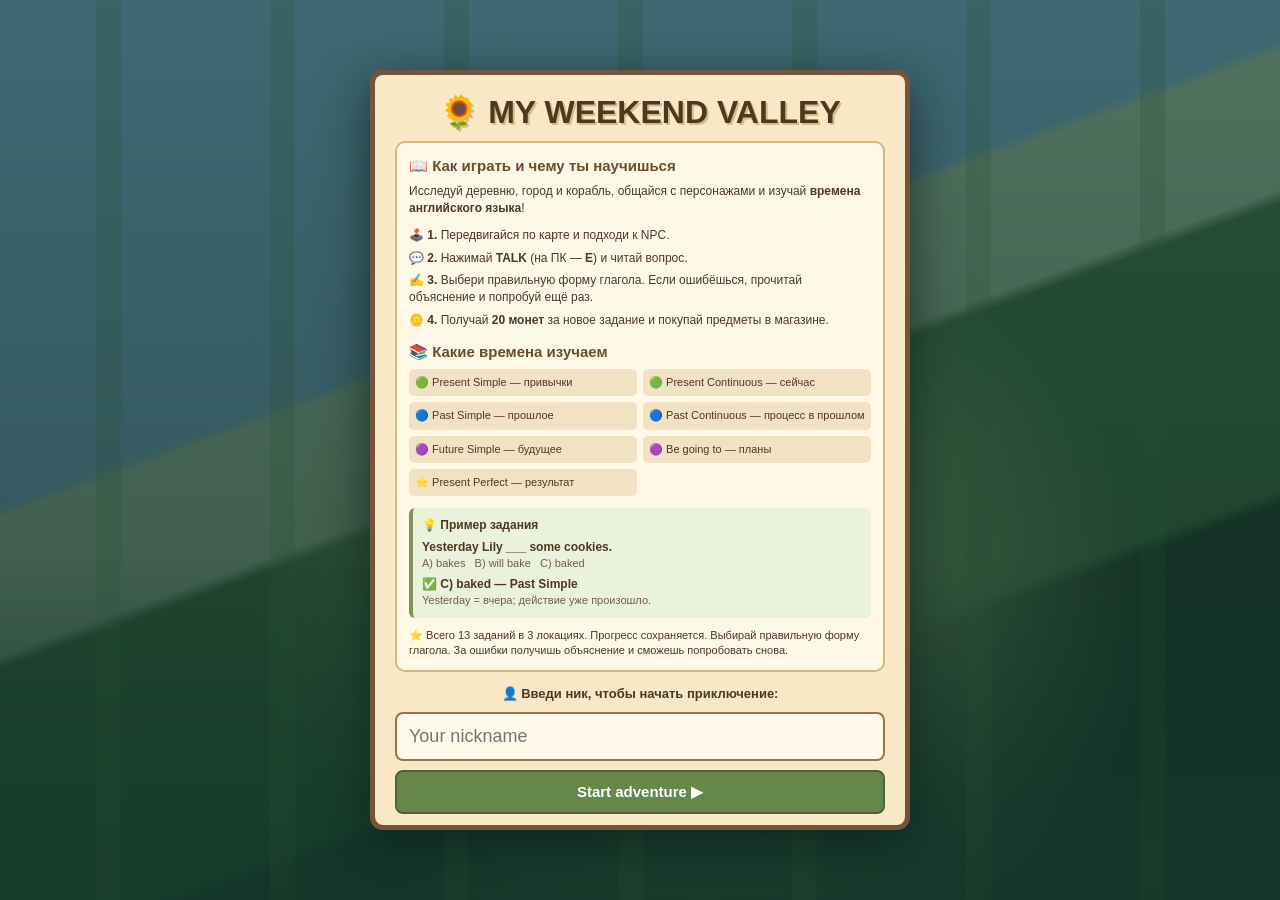
==== commit 3785e2f3: "Turn 13 English quests into present past future tense lessons with answer checking and feedback" ====
--- a/weekend-game/index.html
+++ b/weekend-game/index.html
@@ -30,17 +30,23 @@
 #welcomeCard .guideNickLabel{font-weight:bold;font-size:13px;margin:9px 0 8px}
 #welcomeCard #nickSave{width:100%;font-size:15px}
 @media(max-width:600px){#welcomeCard{padding:12px 13px;max-height:90dvh}#welcomeCard h2{font-size:21px}#gameGuide{padding:9px;font-size:11px}#gameGuide .guideTopics{grid-template-columns:1fr 1fr;gap:4px}#gameGuide .guideTopics span{font-size:10px;padding:5px}#gameGuide .guideTitle{font-size:13px}}
-</style></head><body><canvas id="game"></canvas><div id="hud"><button id="toggleHud" class="panelToggle" type="button" aria-label="Свернуть информацию" aria-expanded="true" title="Информация о персонаже">−</button><div id="nicknameHud"></div><strong id="worldTitle">🌻 My Weekend Valley</strong><div id="clock">☀️ Day 1 · Spring</div><div>🪙 <span id="coins">0</span> · 🦋 <span id="butterflies">0</span></div><div>⭐ <span id="progress">0 / 7</span> stories</div><div>📍 <span id="location">Village</span></div></div><div id="quest"><button id="toggleQuest" class="panelToggle" type="button" aria-label="Свернуть задания" aria-expanded="true" title="Задания">−</button>📜 <b>Weekend Quest</b><div id="task">Explore the village and talk to the locals!</div></div><div id="pad"><div id="nub"></div></div><button id="act">TALK</button><div id="tip">Move: WASD / arrows / click · E or Enter: interact</div><div id="toast"></div><button id="customBtn">🎨 Character</button><button id="shopBtn">🛍️ Shop</button><div id="custom"><div id="customCard"><h2>🎨 Your Character</h2><div id="preview" style="font-size:50px;text-align:center">🧑</div><label>Clothes</label><select id="outfit"><option value="#5576b8">Blue jacket</option><option value="#b95762">Red jacket</option><option value="#6b9964">Green jacket</option><option value="#a276bd">Purple jacket</option><option value="#e1b755">Yellow jacket</option></select><label>Hair</label><select id="hair"><option value="#59442c">Brown</option><option value="#29262b">Black</option><option value="#d9a94b">Blond</option><option value="#b76a43">Ginger</option><option value="#d6d0ca">Silver</option></select><label>Skin tone</label><select id="skin"><option value="#edb78b">Light</option><option value="#c88d60">Tan</option><option value="#946344">Brown</option><option value="#65452f">Dark</option></select><button id="customDone">Save character ✓</button></div></div><div id="welcome"><div id="welcomeCard"><h2>🌻 MY WEEKEND VALLEY</h2>
+
+#grammarTopic{background:#e8d9b5;padding:8px 10px;border-radius:7px;font-weight:bold;font-size:13px;margin:8px 0}
+#grammarChoices{display:grid;gap:9px;margin:12px 0}
+.grammarChoice{width:100%;text-align:left;padding:13px;background:#fff9e8;color:#4d3521;border:2px solid #b68e5c;border-radius:8px;font-size:15px;cursor:pointer;touch-action:manipulation}
+.grammarChoice.chosen{background:#d9edc8;border-color:#5f9045;box-shadow:0 0 0 2px #a2cb8d}
+#grammarFeedback{min-height:24px;color:#4c6335;font-size:13px;font-weight:bold;line-height:1.5}
+</style></head><body><canvas id="game"></canvas><div id="hud"><button id="toggleHud" class="panelToggle" type="button" aria-label="Свернуть информацию" aria-expanded="true" title="Информация о персонаже">−</button><div id="nicknameHud"></div><strong id="worldTitle">🌻 My Weekend Valley</strong><div id="clock">☀️ Day 1 · Spring</div><div>🪙 <span id="coins">0</span> · 🦋 <span id="butterflies">0</span></div><div>⭐ <span id="progress">0 / 7</span> grammar quests</div><div>📍 <span id="location">Village</span></div></div><div id="quest"><button id="toggleQuest" class="panelToggle" type="button" aria-label="Свернуть задания" aria-expanded="true" title="Задания">−</button>📜 <b>English Tenses</b><div id="task">Explore the village and talk to the locals!</div></div><div id="pad"><div id="nub"></div></div><button id="act">TALK</button><div id="tip">Move: WASD / arrows / click · E or Enter: interact</div><div id="toast"></div><button id="customBtn">🎨 Character</button><button id="shopBtn">🛍️ Shop</button><div id="custom"><div id="customCard"><h2>🎨 Your Character</h2><div id="preview" style="font-size:50px;text-align:center">🧑</div><label>Clothes</label><select id="outfit"><option value="#5576b8">Blue jacket</option><option value="#b95762">Red jacket</option><option value="#6b9964">Green jacket</option><option value="#a276bd">Purple jacket</option><option value="#e1b755">Yellow jacket</option></select><label>Hair</label><select id="hair"><option value="#59442c">Brown</option><option value="#29262b">Black</option><option value="#d9a94b">Blond</option><option value="#b76a43">Ginger</option><option value="#d6d0ca">Silver</option></select><label>Skin tone</label><select id="skin"><option value="#edb78b">Light</option><option value="#c88d60">Tan</option><option value="#946344">Brown</option><option value="#65452f">Dark</option></select><button id="customDone">Save character ✓</button></div></div><div id="welcome"><div id="welcomeCard"><h2>🌻 MY WEEKEND VALLEY</h2>
 <section id="gameGuide" aria-label="Правила и темы игры">
 <div class="guideTitle">📖 Как играть и чему ты научишься</div>
-<p class="guideIntro">Исследуй деревню, город и корабль, общайся с персонажами и тренируй <b>английский язык</b>!</p>
-<div class="guideSteps"><span>🕹️ <b>1.</b> Передвигайся по карте и подходи к NPC.</span><span>💬 <b>2.</b> Нажимай <b>TALK</b> (на ПК — <b>E</b>) и читай вопрос.</span><span>✍️ <b>3.</b> Напиши своё предложение на английском. Под вопросом есть пример.</span><span>🪙 <b>4.</b> Получай <b>20 монет</b> за новое задание и покупай предметы в магазине.</span></div>
-<div class="guideTitle guideTopicsTitle">📚 Темы заданий</div>
-<div class="guideTopics"><span>🌻 Weekend plans — планы на выходные</span><span>🍪 Food — еда</span><span>👫 Friends — друзья</span><span>🎵 Music & books — музыка и книги</span><span>🏙️ City & shopping — город и покупки</span><span>🚢 Travel — путешествия</span></div>
-<div class="guideExample"><b>💡 Пример задания</b><div class="guideQuestion">What would you like to do this weekend?</div><div class="guideTranslation">Что бы ты хотел сделать на выходных?</div><div class="guideAnswer">I would like to visit my friends.</div><div class="guideTranslation">Я хотел бы навестить друзей.</div></div>
-<p class="guideNote">⭐ Всего 13 заданий в 3 локациях. Прогресс сохраняется. Ответ должен быть предложением, а не одним словом.</p>
+<p class="guideIntro">Исследуй деревню, город и корабль, общайся с персонажами и изучай <b>времена английского языка</b>!</p>
+<div class="guideSteps"><span>🕹️ <b>1.</b> Передвигайся по карте и подходи к NPC.</span><span>💬 <b>2.</b> Нажимай <b>TALK</b> (на ПК — <b>E</b>) и читай вопрос.</span><span>✍️ <b>3.</b> Выбери правильную форму глагола. Если ошибёшься, прочитай объяснение и попробуй ещё раз.</span><span>🪙 <b>4.</b> Получай <b>20 монет</b> за новое задание и покупай предметы в магазине.</span></div>
+<div class="guideTitle guideTopicsTitle">📚 Какие времена изучаем</div>
+<div class="guideTopics"><span>🟢 Present Simple — привычки</span><span>🟢 Present Continuous — сейчас</span><span>🔵 Past Simple — прошлое</span><span>🔵 Past Continuous — процесс в прошлом</span><span>🟣 Future Simple — будущее</span><span>🟣 Be going to — планы</span><span>⭐ Present Perfect — результат</span></div>
+<div class="guideExample"><b>💡 Пример задания</b><div class="guideQuestion">Yesterday Lily ___ some cookies.</div><div class="guideTranslation">A) bakes &nbsp; B) will bake &nbsp; C) baked</div><div class="guideAnswer">✅ C) baked — Past Simple</div><div class="guideTranslation">Yesterday = вчера; действие уже произошло.</div></div>
+<p class="guideNote">⭐ Всего 13 заданий в 3 локациях. Прогресс сохраняется. Выбирай правильную форму глагола. За ошибки получишь объяснение и сможешь попробовать снова.</p>
 </section>
-<p class="guideNickLabel">👤 Введи ник, чтобы начать приключение:</p><input id="nickInput" maxlength="16" placeholder="Your nickname" autocomplete="nickname" enterkeyhint="go"><button id="nickSave" type="button">Start adventure ▶</button><p id="nickError" style="color:#a34236"></p></div></div><div id="market"><div id="marketCard"><h2>🛍️ Weekend Shop</h2><p>🪙 Your coins: <b id="marketCoins">0</b></p><p id="marketMessage" role="status" aria-live="polite" style="min-height:24px;font-weight:bold;color:#80502d"></p><div class="goods" id="goods"></div><button id="marketExit">🚪 Leave shop</button></div></div><div id="minigame"><div id="miniCard"><h2>🎯 Shooting Gallery</h2><p>Move your aim and shoot the moving cans! Hit all 7 targets in 7 shots to win 50 coins.</p><canvas id="miniCanvas" width="440" height="330"></canvas><p id="miniStatus"></p><button id="miniAgain">🔄 Reload / Retry</button><button id="miniClose">🚪 Exit game</button></div></div><div id="interior"><div id="room"><div id="scene"><div id="roomTitle"></div><div id="portrait"></div></div><div id="speech"><div id="speaker"></div><div id="dialogue"></div><div id="roomButtons"><button id="leave">Leave 🚪</button><button id="next">Next ▶</button></div></div></div></div><div id="modal"><div id="card"><h2 id="heading"></h2><p id="prompt"></p><textarea id="answer" placeholder="Write your own answer in English..."></textarea><div id="buttons"><button id="close">Back</button><button id="save">Save ✨</button></div></div></div><script>
+<p class="guideNickLabel">👤 Введи ник, чтобы начать приключение:</p><input id="nickInput" maxlength="16" placeholder="Your nickname" autocomplete="nickname" enterkeyhint="go"><button id="nickSave" type="button">Start adventure ▶</button><p id="nickError" style="color:#a34236"></p></div></div><div id="market"><div id="marketCard"><h2>🛍️ Weekend Shop</h2><p>🪙 Your coins: <b id="marketCoins">0</b></p><p id="marketMessage" role="status" aria-live="polite" style="min-height:24px;font-weight:bold;color:#80502d"></p><div class="goods" id="goods"></div><button id="marketExit">🚪 Leave shop</button></div></div><div id="minigame"><div id="miniCard"><h2>🎯 Shooting Gallery</h2><p>Move your aim and shoot the moving cans! Hit all 7 targets in 7 shots to win 50 coins.</p><canvas id="miniCanvas" width="440" height="330"></canvas><p id="miniStatus"></p><button id="miniAgain">🔄 Reload / Retry</button><button id="miniClose">🚪 Exit game</button></div></div><div id="interior"><div id="room"><div id="scene"><div id="roomTitle"></div><div id="portrait"></div></div><div id="speech"><div id="speaker"></div><div id="dialogue"></div><div id="roomButtons"><button id="leave">Leave 🚪</button><button id="next">Next ▶</button></div></div></div></div><div id="modal"><div id="card"><h2 id="heading"></h2><p id="prompt"></p><div id="grammarTopic"></div><div id="grammarChoices" role="group" aria-label="Варианты ответа"></div><p id="grammarFeedback" role="status" aria-live="polite"></p><textarea id="answer" style="display:none" placeholder="Write your own answer in English..."></textarea><div id="buttons"><button id="close">Back</button><button id="save">Проверить ✓</button></div></div></div><script>
 window.addEventListener('error',function(e){var p=document.getElementById('gameError');if(p){p.style.display='block';p.textContent='Ошибка игры: '+(e.message||'неизвестная ошибка')}});
 window.addEventListener('unhandledrejection',function(e){var p=document.getElementById('gameError');if(p){p.style.display='block';p.textContent='Ошибка загрузки: '+String(e.reason&&e.reason.message||e.reason||'неизвестно')}});
 </script>
@@ -70,16 +76,8 @@
 </script>
 <script>
 (()=>{'use strict';const localStorage=(()=>{try{const storage=window.localStorage;const probe='__weekend_probe__';storage.setItem(probe,'1');storage.removeItem(probe);return storage}catch(e){const cache={};return {getItem:k=>Object.prototype.hasOwnProperty.call(cache,k)?cache[k]:null,setItem:(k,v)=>{cache[k]=String(v)},removeItem:k=>{delete cache[k]}}}})();const c=document.querySelector('#game'),g=c.getContext('2d');let W,H,D;function resize(){W=innerWidth;H=innerHeight;D=Math.min(devicePixelRatio||1,2);c.width=W*D;c.height=H*D;g.setTransform(D,0,0,D,0,0)}addEventListener('resize',resize);resize();
-const TS=40,COLS=58,ROWS=45,WW=COLS*TS,WH=ROWS*TS,player={x:1120,y:890,dir:0,walk:0},keys={},joy={x:0,y:0};let clickTarget=null;let active=null,near=null,door=null,stall=null,tick=0,prev=0,inside=null,dialogueStep=0,world='village',portal=null;const avatar=JSON.parse(localStorage.getItem('weekendAvatar')||'{"outfit":"#5576b8","hair":"#59442c","skin":"#edb78b"}');const answers=JSON.parse(localStorage.getItem('weekendValleyV2')||'{}');
-let coins=Number(localStorage.getItem('weekendCoins')||0),butterflyCount=0;if(!localStorage.getItem('weekendStarterGiftV1')){coins+=100;localStorage.setItem('weekendCoins',String(coins));localStorage.setItem('weekendStarterGiftV1','1')}let nickname=window.weekendPlayerNickname||localStorage.getItem('weekendNickname')||'';const purchases=JSON.parse(localStorage.getItem('weekendPurchases')||'{}');const shopGoods=[{id:'hat',name:'🎩 Fancy Hat',price:35,description:'Wear a stylish hat'},{id:'crown',name:'👑 Golden Crown',price:120,description:'A royal look'},{id:'scarf',name:'🧣 Cozy Scarf',price:45,description:'A warm scarf'},{id:'sparkle',name:'✨ Sparkles',price:90,description:'Glitter around you'},{id:'pet',name:'🐈 Cat Friend',price:150,description:'A cat follows you'},{id:'balloon',name:'🎈 Balloon',price:65,description:'Carry a red balloon'}];const critters=Array.from({length:18},(_,i)=>({x:180+(i*257)%1930,y:170+(i*317)%1420,phase:i*1.7,speed:.3+i%3*.14,found:false}));const lanterns=[{x:1040,y:700},{x:1270,y:700},{x:1040,y:1030},{x:1270,y:1030},{x:760,y:790},{x:1530,y:790}];const quests=[
-{id:'farmer',x:580,y:610,name:'Mia the Farmer',icon:'👩‍🌾',q:'What would you like to do outdoors this weekend?',hint:'I want to plant flowers in the garden.'},
-{id:'fisher',x:1590,y:650,name:'Oliver the Fisher',icon:'🎣',q:'Who would you like to spend your weekend with?',hint:'I want to go fishing with my best friend.'},
-{id:'baker',x:1630,y:1180,name:'Lily the Baker',icon:'🥐',q:'What would you like to eat this weekend?',hint:'I would like to bake chocolate cookies.'},
-{id:'reader',x:530,y:1240,name:'Noah the Reader',icon:'📚',q:'What would you like to learn or read?',hint:'I want to read a mystery book.'},
-{id:'musician',x:1150,y:440,name:'Ella the Musician',icon:'🎸',q:'What music would you like to listen to?',hint:'I want to listen to pop music.'},
-{id:'friend',x:1180,y:1450,name:'Alex the Friend',icon:'🧑',q:'Where would you like to go this weekend?',hint:'I would like to visit the city park.'},
-{id:'shopkeeper',x:1950,y:930,name:'Sam the Shopkeeper',icon:'🛒',q:'How do you want to feel this weekend, and why?',hint:'I want to feel happy because I can relax.'}
-];const regionalQuests={city:[{id:'city_guide',x:300,y:550,name:'Grace the Guide',icon:'🗺️',q:'What would you like to visit in the city this weekend?',hint:'I would like to visit the museum.'},{id:'city_driver',x:960,y:880,name:'Max the Driver',icon:'🚕',q:'How would you travel around the city?',hint:'I would take the bus to the park.'},{id:'city_artist',x:1530,y:1390,name:'Zoe the Artist',icon:'🎨',q:'What would you like to buy in the city?',hint:'I would like to buy a beautiful painting.'}],ship:[{id:'ship_captain',x:740,y:3010,name:'Captain Jack',icon:'👨‍✈️',q:'Where would you like to sail on your next holiday?',hint:'I would like to sail to New York.'},{id:'ship_guest',x:1590,y:2180,name:'Rose the Passenger',icon:'🌹',q:'What would you do on a cruise ship?',hint:'I would watch the ocean and read a book.'},{id:'ship_sailor',x:740,y:1170,name:'Finn the Sailor',icon:'⚓',q:'What would you pack for a sea journey?',hint:'I would pack warm clothes and a camera.'}]};const allQuests=[...quests,...regionalQuests.city,...regionalQuests.ship];const questTotal=allQuests.length;const houses=[{x:330,y:360,c:'#e7ac72',roof:'#a64d47',label:'FARM'},{x:1400,y:270,c:'#e3c795',roof:'#8d668d',label:'MUSIC'},{x:1420,y:970,c:'#f0b0a2',roof:'#b96b42',label:'BAKERY'},{x:290,y:1010,c:'#b8bbdf',roof:'#7668a2',label:'LIBRARY'},{x:1780,y:720,c:'#c6d99d',roof:'#6a9663',label:'SHOP'},{x:850,y:1230,c:'#ead5a4',roof:'#a06d52',label:'HOME'}];
+const TS=40,COLS=58,ROWS=45,WW=COLS*TS,WH=ROWS*TS,player={x:1120,y:890,dir:0,walk:0},keys={},joy={x:0,y:0};let clickTarget=null;let active=null,near=null,door=null,stall=null,tick=0,prev=0,inside=null,dialogueStep=0,world='village',portal=null;const avatar=JSON.parse(localStorage.getItem('weekendAvatar')||'{"outfit":"#5576b8","hair":"#59442c","skin":"#edb78b"}');const answers=JSON.parse(localStorage.getItem('weekendGrammarV1')||'{}');
+let coins=Number(localStorage.getItem('weekendCoins')||0),butterflyCount=0;if(!localStorage.getItem('weekendStarterGiftV1')){coins+=100;localStorage.setItem('weekendCoins',String(coins));localStorage.setItem('weekendStarterGiftV1','1')}let nickname=window.weekendPlayerNickname||localStorage.getItem('weekendNickname')||'';const purchases=JSON.parse(localStorage.getItem('weekendPurchases')||'{}');const shopGoods=[{id:'hat',name:'🎩 Fancy Hat',price:35,description:'Wear a stylish hat'},{id:'crown',name:'👑 Golden Crown',price:120,description:'A royal look'},{id:'scarf',name:'🧣 Cozy Scarf',price:45,description:'A warm scarf'},{id:'sparkle',name:'✨ Sparkles',price:90,description:'Glitter around you'},{id:'pet',name:'🐈 Cat Friend',price:150,description:'A cat follows you'},{id:'balloon',name:'🎈 Balloon',price:65,description:'Carry a red balloon'}];const critters=Array.from({length:18},(_,i)=>({x:180+(i*257)%1930,y:170+(i*317)%1420,phase:i*1.7,speed:.3+i%3*.14,found:false}));const lanterns=[{x:1040,y:700},{x:1270,y:700},{x:1040,y:1030},{x:1270,y:1030},{x:760,y:790},{x:1530,y:790}];const quests=[{id:"farmer",x:580,y:610,name:"Mia the Farmer",icon:"👩‍🌾",tense:"Present Simple",topic:"Регулярные действия",q:"I ___ flowers every weekend.",choices:["plant","planted","will plant"],correct:0,hint:"I plant flowers every weekend.",explain:"Present Simple: I/you/we/they + глагол. Every weekend — регулярное действие."},{id:"fisher",x:1590,y:650,name:"Oliver the Fisher",icon:"🎣",tense:"Present Continuous",topic:"Действие сейчас",q:"Look! Oliver ___ a fish now.",choices:["catches","is catching","caught"],correct:1,hint:"Oliver is catching a fish now.",explain:"Present Continuous: am/is/are + глагол-ing. Now и Look! указывают на действие сейчас."},{id:"baker",x:1630,y:1180,name:"Lily the Baker",icon:"🥐",tense:"Past Simple",topic:"Прошедшее действие",q:"Yesterday Lily ___ some cookies.",choices:["bakes","will bake","baked"],correct:2,hint:"Yesterday Lily baked some cookies.",explain:"Past Simple: в утвердительном предложении глагол во 2-й форме или с -ed. Yesterday — вчера."},{id:"reader",x:530,y:1240,name:"Noah the Reader",icon:"📚",tense:"Past Continuous",topic:"Длительное действие в прошлом",q:"At 8 p.m. yesterday, Noah ___ a book.",choices:["was reading","reads","will read"],correct:0,hint:"Noah was reading a book.",explain:"Past Continuous: was/were + глагол-ing. Действие продолжалось в определённый момент прошлого."},{id:"musician",x:1150,y:440,name:"Ella the Musician",icon:"🎸",tense:"Future Simple",topic:"Планы и решения о будущем",q:"Tomorrow Ella ___ a new song.",choices:["played","plays","will play"],correct:2,hint:"Ella will play a new song.",explain:"Future Simple: will + начальная форма глагола. Tomorrow — завтра."},{id:"friend",x:1180,y:1450,name:"Alex the Friend",icon:"🧑",tense:"Present Perfect",topic:"Результат к настоящему",q:"Alex ___ already finished his homework.",choices:["has","have","did"],correct:0,hint:"Alex has already finished his homework.",explain:"Present Perfect: have/has + третья форма глагола. Alex = he, поэтому has."},{id:"shopkeeper",x:1950,y:930,name:"Sam the Shopkeeper",icon:"🛒",tense:"Present Simple",topic:"Вопросы и отрицания",q:"___ Sam work in the shop every day?",choices:["Do","Does","Did"],correct:1,hint:"Does Sam work in the shop every day?",explain:"Present Simple: Does + he/she/it + начальная форма глагола?"}];const regionalQuests={city:[{id:"city_guide",x:300,y:550,name:"Grace the Guide",icon:"🗺️",tense:"Past Simple",topic:"Вопрос о прошлом",q:"Where ___ you go last weekend?",choices:["did","do","will"],correct:0,hint:"Where did you go last weekend?",explain:"Past Simple: вопрос Did + подлежащее + начальная форма глагола. Last weekend — прошлые выходные."},{id:"city_driver",x:960,y:880,name:"Max the Driver",icon:"🚕",tense:"Future: going to",topic:"Намерения и планы",q:"Max ___ going to drive to the museum.",choices:["are","is","was"],correct:1,hint:"Max is going to drive to the museum.",explain:"Be going to: am/is/are + going to + глагол. Max = he, поэтому is."},{id:"city_artist",x:1530,y:1390,name:"Zoe the Artist",icon:"🎨",tense:"Present Continuous",topic:"Действие прямо сейчас",q:"Zoe ___ painting a picture at the moment.",choices:["was","will","is"],correct:2,hint:"Zoe is painting a picture.",explain:"Present Continuous: is + глагол-ing. At the moment — в данный момент."}],ship:[{id:"ship_captain",x:740,y:3010,name:"Captain Jack",icon:"👨‍✈️",tense:"Future Simple",topic:"Предсказание будущего",q:"I think the ship ___ arrive tomorrow.",choices:["will","did","is"],correct:0,hint:"The ship will arrive tomorrow.",explain:"Future Simple: will + начальная форма глагола. I think часто используется для предсказаний."},{id:"ship_guest",x:1590,y:2180,name:"Rose the Passenger",icon:"🌹",tense:"Present Perfect",topic:"Опыт и результат",q:"Rose ___ never visited London.",choices:["have","has","was"],correct:1,hint:"Rose has never visited London.",explain:"Present Perfect: has + третья форма visited. Never означает «никогда»."},{id:"ship_sailor",x:740,y:1170,name:"Finn the Sailor",icon:"⚓",tense:"Past Continuous",topic:"Два действия в прошлом",q:"Finn ___ sleeping when the bell rang.",choices:["is","will be","was"],correct:2,hint:"Finn was sleeping when the bell rang.",explain:"Past Continuous: was + глагол-ing; Past Simple (rang) — короткое событие, которое прервало действие."}]};const allQuests=[...quests,...regionalQuests.city,...regionalQuests.ship];const questTotal=allQuests.length;const houses=[{x:330,y:360,c:'#e7ac72',roof:'#a64d47',label:'FARM'},{x:1400,y:270,c:'#e3c795',roof:'#8d668d',label:'MUSIC'},{x:1420,y:970,c:'#f0b0a2',roof:'#b96b42',label:'BAKERY'},{x:290,y:1010,c:'#b8bbdf',roof:'#7668a2',label:'LIBRARY'},{x:1780,y:720,c:'#c6d99d',roof:'#6a9663',label:'SHOP'},{x:850,y:1230,c:'#ead5a4',roof:'#a06d52',label:'HOME'}];
 const roomPeople=[['👩‍🌾','Mia',['Welcome to my farmhouse!','I grow vegetables and flowers.','Have a lovely weekend!']],['👩‍🎤','Ella',['Welcome to my music room!','I practice guitar every day.','Music makes life better!']],['👩‍🍳','Lily',['Welcome to my bakery!','Our bread is always fresh.','Enjoy your weekend!']],['👨‍🏫','Noah',['Welcome to the library!','I love reading adventure stories.','See you soon!']],['🧑‍💼','Sam',['Hello! Welcome to my shop.','We sell useful things for the village.','Have a great day!']],['🧑','Alex',['Welcome home!','Relax and enjoy your free time.','See you around!']]];let seed=57;function rand(){seed=(seed*1664525+1013904223)>>>0;return seed/4294967296}const deco=[];for(let i=0;i<750;i++){let x=35+rand()*(WW-70),y=35+rand()*(WH-70);if(Math.abs(x-1150)<135||Math.abs(y-900)<95||houses.some(h=>Math.abs(x-h.x)<185&&Math.abs(y-h.y)<175)||quests.some(q=>Math.hypot(q.x-x,q.y-y)<115)||x>1680&&y<670)continue;deco.push({x,y,type:rand(),s:rand()})}
 const flowers=[];for(let i=0;i<260;i++)flowers.push({x:rand()*WW,y:rand()*WH,t:rand()});
 const walkers=Array.from({length:16},(_,i)=>({x:210+(i*347)%1880,y:210+(i*271)%1390,vx:0,vy:0,wait:0,speed:.55+(i%5)*.12,shirt:['#bd8d61','#7b9fbe','#d28b99','#9f87b5','#8ca76b','#d9ae69'][i%6],name:['Ben','Kate','Tom','Rose','Jack','Emma','Max','Amy','Leo','Lucy','Finn','Zoe','Dan','Ivy','Paul','May'][i],bubbleUntil:0,cooldown:0,hello:false}));const greetings=['Hello! How are you?','Hey! Nice to see you!','Hi there!','How is your day going?','Lovely weather today!','Good morning, neighbor!','Hope you have a great day!','Hey, how are things?'];function updateWalkers(dt){for(const n of walkers){n.wait-=dt;if(n.wait<=0){let angle=Math.random()*Math.PI*2;n.vx=Math.cos(angle);n.vy=Math.sin(angle);n.wait=45+Math.random()*145;if(Math.random()<.25){n.vx=0;n.vy=0;n.wait=25+Math.random()*65}}let nx=n.x+n.vx*n.speed*dt,ny=n.y+n.vy*n.speed*dt;if(nx<50||nx>WW-50)n.vx*=-1;else n.x=nx;if(ny<60||ny>WH-60)n.vy*=-1;else n.y=ny;let distance=Math.hypot(player.x-n.x,player.y-n.y);if(distance<112&&!n.hello&&tick>n.cooldown){n.bubbleUntil=tick+175;n.cooldown=tick+650;n.message=greetings[Math.floor(Math.random()*greetings.length)];n.hello=true}else if(distance>170)n.hello=false;}}function drawWalkers(){for(const n of walkers){character(n.x,n.y+Math.sin(tick*.07+n.x)*2,n.shirt);if(n.bubbleUntil>tick){const msg=n.message||'Hello!';g.font='bold 13px Verdana';const width=Math.max(90,g.measureText(msg).width+25);rect(n.x-width/2,n.y-92,width,32,'#4c382b');rect(n.x-width/2+3,n.y-89,width-6,26,'#fff2cf');g.fillStyle='#4c382b';g.beginPath();g.moveTo(n.x-6,n.y-60);g.lineTo(n.x+6,n.y-60);g.lineTo(n.x,n.y-51);g.fill();g.fillStyle='#4c382b';g.textAlign='center';g.fillText(msg,n.x,n.y-71)}}}
@@ -87,7 +85,7 @@
 function drawHouse(h){rect(h.x-93,h.y-27,186,128,'#304c3540');rect(h.x-89,h.y-42,178,132,'#684e3a');rect(h.x-83,h.y-35,166,120,h.c);for(let i=0;i<6;i++)rect(h.x-79,h.y-22+i*18,158,2,'#674b3450');rect(h.x-101,h.y-66,202,35,'#583e42');rect(h.x-94,h.y-98,188,44,h.roof);for(let i=0;i<8;i++)rect(h.x-87+i*23,h.y-91+(i%2)*8,20,3,'#fff0d033');rect(h.x-103,h.y-65,206,8,'#e9c68e');for(const wx of [-49,48]){rect(h.x+wx-22,h.y-17,44,45,'#65483a');rect(h.x+wx-17,h.y-12,34,34,'#a6d7df');rect(h.x+wx-15,h.y-10,30,30,'#f8db92aa');rect(h.x+wx-2,h.y-12,4,34,'#fff2d4');rect(h.x+wx-17,h.y+2,34,4,'#fff2d4');rect(h.x+wx-25,h.y+26,50,7,'#e6c18c')}rect(h.x-23,h.y+32,46,61,'#5c4035');rect(h.x-17,h.y+36,34,54,'#946743');circle(h.x+12,h.y+68,4,'#f6d889');rect(h.x-27,h.y+90,54,8,'#d8b38b');label(h.label,h.x,h.y-114,13)}
 function tree(x,y,r){circle(x+9,y+10,r+5,'#263f3655');rect(x-7,y-2,14,32,'#765037');rect(x-4,y+4,4,20,'#a67950');circle(x-12,y-20,r*.85,'#2e6f4e');circle(x+13,y-20,r*.85,'#397d52');circle(x,y-36,r,'#478c57');circle(x-9,y-39,r*.55,'#69aa66');circle(x+9,y-31,r*.5,'#5ba35e');circle(x-5,y-47,3,'#d2dc9d')}
 function character(x,y,shirt,hair='#60422d',skin='#edb78b',motion=0,wave=false){const stride=Math.sin(motion)*5,arm=Math.sin(motion)*7;circle(x,y+14,13,'#345a3e66');rect(x-10,y+2+stride,8,12,'#534f6d');rect(x+3,y+2-stride,8,12,'#534f6d');rect(x-12,y-18,24,24,shirt);g.save();g.translate(x-13,y-14);g.rotate(arm*.045);rect(-7,0,7,20,shirt);rect(-7,15,7,6,skin);g.restore();g.save();g.translate(x+13,y-14);g.rotate(wave?-.85+Math.sin(tick*.14)*.25:-arm*.045);rect(0,0,7,20,shirt);rect(0,15,7,6,skin);g.restore();circle(x,y-24,12,skin);circle(x,y-31,12,hair);rect(x-11,y-29,22,12,skin);rect(x-6,y-25,3,3,'#392f27');rect(x+4,y-25,3,3,'#392f27')}
-const stalls=[{x:1290,y:1110,label:'🎯 CAN TOSS'},{x:860,y:630,label:'🎯 FAIR GAME'}];const gates=[{x:2180,y:890,to:'city',label:'🏙️ CITY'},{x:1100,y:160,to:'ship',label:'🚢 SHIP'}];const extraNPC={city:[{x:640,y:500,name:'Officer Ben',icon:'👮',lines:['Welcome to the city!','The streets are busy today.','Have a safe weekend!']},{x:1510,y:1180,name:'Artist Zoe',icon:'🎨',lines:['Hello from the city!','I love painting colorful buildings.','Enjoy exploring!']}],ship:[{x:750,y:2830,name:'Captain Jack',icon:'👨‍✈️',lines:['Ahoy! Welcome aboard!','We are sailing toward a new adventure.','Enjoy the ocean breeze!']},{x:1580,y:2600,name:'Sailor Finn',icon:'🧑‍✈️',lines:['Hello, traveler!','The sea looks beautiful today.','Have a great journey!']}]};let extraNear=null;function drawExtraNPCs(){for(const n of regionalQuests[world]){character(n.x,n.y,'#5c89ad','#60422d','#edb78b',0,Math.hypot(player.x-n.x,player.y-n.y)<105);label((answers[n.id]?'✓ ':'⭐ ')+n.name,n.x,n.y-54,14);if(Math.hypot(player.x-n.x,player.y-n.y)<105)label('QUEST / E',n.x,n.y-81,14)}for(const n of extraNPC[world]){character(n.x,n.y,'#8d659e','#60422d','#edb78b',0,Math.hypot(player.x-n.x,player.y-n.y)<105);label(n.name,n.x,n.y-55,14);if(Math.hypot(player.x-n.x,player.y-n.y)<100)label('TALK / E',n.x,n.y-80,14)}}const cityCrowd=Array.from({length:28},(_,i)=>({x:190+(i*277)%1930,y:150+(i*233)%1450,phase:i*2.3,color:['#d88c70','#6d8cbb','#ba91b8','#8bad7a'][i%4]}));const cars=Array.from({length:16},(_,i)=>({lane:i%4,offset:i*189,speed:.65+(i%5)*.24,color:['#d95753','#f2c864','#71a8d1','#eee5d5','#6a907b'][i%5]}));const shipCrew=Array.from({length:24},(_,i)=>({x:i%2?1590:730,y:650+Math.floor(i/2)*205,phase:i*1.3,color:['#fff2d4','#50759b','#ba795e'][i%3],dx:0,dy:1,timer:0,pause:0,speed:.45+(i%4)*.12}));const SH=3600;const shipWalls=[{x:855,y:690,w:600,h:1950},{x:965,y:2750,w:390,h:180}];const shipDeckPath=new Path2D();shipDeckPath.moveTo(1160,155);shipDeckPath.bezierCurveTo(1470,270,1655,470,1675,780);shipDeckPath.lineTo(1675,2930);shipDeckPath.bezierCurveTo(1675,3140,1450,3360,1160,3420);shipDeckPath.bezierCurveTo(870,3360,645,3140,645,2930);shipDeckPath.lineTo(645,780);shipDeckPath.bezierCurveTo(665,470,850,270,1160,155);shipDeckPath.closePath();const deckTest=document.createElement('canvas').getContext('2d');function shipWalkable(x,y){if(!Number.isFinite(x)||!Number.isFinite(y)||y<205||y>3370)return false;for(const [ox,oy] of [[0,0],[-25,0],[25,0],[0,-25],[0,25]])if(!deckTest.isPointInPath(shipDeckPath,x+ox,y+oy))return false;return !shipWalls.some(r=>x>r.x-23&&x<r.x+r.w+23&&y>r.y-24&&y<r.y+r.h+24)}function rescueShipCrew(n){const safe=[[730,1050],[1590,1050],[730,1650],[1590,1650],[730,2300],[1590,2300],[900,3050],[1420,3050],[1160,3170]];let best=null,dist=Infinity;for(const [x,y] of safe){if(!shipWalkable(x,y))continue;const d=(n.x-x)**2+(n.y-y)**2;if(d<dist){dist=d;best=[x,y]}}if(best){n.x=best[0];n.y=best[1]}else{n.x=1160;n.y=3170}n.dx=0;n.dy=0;n.timer=0;n.pause=10}function shipMove(n,dt){if(!shipWalkable(n.x,n.y))rescueShipCrew(n);if(n.pause>0){n.pause-=dt;return}n.timer-=dt;if(n.timer<=0){n.timer=65+Math.random()*125;const a=Math.random()*Math.PI*2;n.dx=Math.cos(a);n.dy=Math.sin(a);if(Math.random()<.2){n.pause=25+Math.random()*65;return}}const nx=n.x+n.dx*n.speed*dt,ny=n.y+n.dy*n.speed*dt;if(shipWalkable(nx,ny)){n.x=nx;n.y=ny}else{n.timer=0;n.dx*=-1;n.dy*=-1}}function drawCity(){rect(0,0,WW,WH,'#819d89');for(let i=0;i<240;i++){const x=(i*173)%WW,y=(i*277)%WH;rect(x,y,7,2,'#e3e5d33a')}for(let x=0;x<WW;x+=340){rect(x+122,0,126,WH,'#6c7076');rect(x+181,0,6,WH,'#d5c78c')}for(let y=0;y<WH;y+=360){rect(0,y+120,WW,132,'#6c7076');rect(0,y+180,WW,6,'#d5c78c')}for(let x=0;x<WW;x+=340)for(let y=0;y<WH;y+=360){const height=95+((x*3+y*7)%100);rect(x+5,y+8,107,108,'#535765');rect(x+10,y+12,97,100,'#a5a9b8');rect(x+20,y+15-height*.17,83,85+height*.17,((x+y)/20)%2===0?'#b2b8c5':'#7f9cae');for(let a=0;a<4;a++)for(let b=0;b<4;b++)rect(x+27+a*18,y+18+b*19,11,12,(a+b)%3===0?'#ffe6a0':'#9fd6e7');rect(x+265,y+260,27,38,'#73583b');circle(x+278,y+245,28,'#4b976a');rect(x+5,y+107,100,8,'#3e6774')}const phase=tick%720,greenVertical=phase<340;for(let x=0;x<WW;x+=340)for(let y=0;y<WH;y+=360){rect(x+113,y+103,10,25,'#333b36');circle(x+118,y+109,4,greenVertical?'#4d5946':'#f45243');circle(x+118,y+120,4,greenVertical?'#6ee083':'#494d43');rect(x+249,y+253,10,25,'#333b36');circle(x+254,y+259,4,greenVertical?'#f45243':'#494d43');circle(x+254,y+270,4,greenVertical?'#494d43':'#6ee083')}for(let i=0;i<cars.length;i++){const c=cars[i],vertical=c.lane%2===0,roadIndex=Math.floor(i/4),roadStart=vertical?roadIndex*340:roadIndex*360,track=vertical?WH:WW;let pos=(c.offset+tick*c.speed*2.1)%track;const lightPositions=vertical?[120,480,840,1200,1560]:[122,462,802,1142,1482,1822,2162];if((vertical?!greenVertical:greenVertical)){for(const light of lightPositions){const stop=light-42;if(pos>stop&&pos<light+80)pos=stop}}const x=vertical?roadIndex*340+(c.lane===0?151:216):pos,y=vertical?pos:roadIndex*360+(c.lane===1?151:215);g.save();g.translate(x,y);if(vertical)g.rotate(Math.PI/2);rect(-24,-13,48,26,'#292e37');rect(-20,-12,40,24,c.color);rect(-9,-10,18,20,'#c1e3e8');rect(-20,-14,8,4,'#fff3b2');g.restore()}for(const n of cityCrowd){const x=n.x+Math.sin(tick*.013+n.phase)*52,y=n.y+Math.cos(tick*.011+n.phase)*45;character(x,y+Math.sin(tick*.08+n.phase)*2,n.color,'#60422d','#edb78b',tick*.08+n.phase)}}function drawShip(){rect(0,0,WW,SH,'#367eaa');for(let i=0;i<260;i++){const x=(i*293+tick*.6)%WW,y=(i*179+Math.sin(tick*.03+i)*12)%SH;rect(x,y,30+Math.sin(tick*.04+i)*9,3,'#a3e0e88c')}g.fillStyle='#252d39';g.beginPath();g.moveTo(1160,110);g.bezierCurveTo(1510,240,1710,410,1745,780);g.lineTo(1745,2940);g.bezierCurveTo(1745,3200,1470,3430,1160,3500);g.bezierCurveTo(850,3430,575,3200,575,2940);g.lineTo(575,780);g.bezierCurveTo(610,410,810,240,1160,110);g.fill();g.fillStyle='#c6a077';g.beginPath();g.moveTo(1160,155);g.bezierCurveTo(1470,270,1655,470,1675,780);g.lineTo(1675,2930);g.bezierCurveTo(1675,3140,1450,3360,1160,3420);g.bezierCurveTo(870,3360,645,3140,645,2930);g.lineTo(645,780);g.bezierCurveTo(665,470,850,270,1160,155);g.fill();g.save();g.clip(shipDeckPath);for(let y=450;y<3320;y+=48)rect(645,y,1030,3,'#a57f5b');for(let y=500;y<3300;y+=80){rect(675,y,13,32,'#ead2a2');rect(1632,y,13,32,'#ead2a2')}for(let i=0;i<28;i++){const y=650+i*93;circle(687,y,6,'#e9d5ad');circle(1633,y,6,'#e9d5ad')}for(let i=0;i<18;i++){const x=730+(i*83)%850,y=400+(i*191)%2750;if(x>850&&x<1460&&y>690&&y<2630)continue;rect(x,y,25,2,'#f9e4bd55')}g.restore();rect(690,650,940,22,'#f2ead8');rect(680,2850,960,20,'#f2ead8');rect(865,690,590,1930,'#444956');rect(880,706,560,1900,'#f1eee4');for(let y=740;y<2580;y+=70)for(let x=905;x<1410;x+=72)rect(x,y,37,35,'#9bc6d0');rect(975,2750,370,180,'#e8e4d8');for(let x=995;x<1325;x+=66)rect(x,2775,37,40,'#96c4d0');for(let i=0;i<4;i++){const y=915+i*440;rect(1065,y-58,190,118,'#e5dfd2');rect(1095,y-45,130,92,'#b66a43');rect(1090,y-54,140,31,'#282f37');for(let j=0;j<6;j++){const p=(tick*.85+j*29+i*14)%175;circle(1160+Math.sin(tick*.021+j+i)*32,y-80-p,12+p*.12,p<105?'#d4d8d777':'#d4d8d82e')}}for(let y=740;y<2950;y+=220){for(const x of [718,1602]){rect(x-30,y-68,60,128,'#f3eee0');rect(x-22,y-55,44,100,'#c18a57');rect(x-18,y-47,36,24,'#fff6e7')}}rect(780,405,760,60,'#f4eee3');rect(800,480,720,22,'#756c65');rect(1120,295,80,180,'#eee9dc');circle(1160,328,27,'#7b9baa');rect(850,3030,620,24,'#eae4d6');for(const n of shipCrew){if(shipWalkable(n.x,n.y))character(n.x,n.y,n.color,'#60422d','#edb78b',tick*.06+n.phase)}label('RMS WEEKEND · GRAND LINER',1160,3090,23);label('BOW ↑',1160,480,18);label('STERN ↓',1160,3260,18)} function renderExtra(){const scale=cameraScale();followPlayerCamera(scale);const cx=smoothCamera.x,cy=smoothCamera.y;g.setTransform(D,0,0,D,0,0);rect(0,0,W,H,world==='city'?'#88a28e':'#438cb6');g.save();g.scale(scale,scale);g.translate(-cx,-cy);if(world==='city')drawCity();else drawShip();drawExtraNPCs();drawPlayer();label('↩ RETURN / E',world==='city'?180:1160,world==='city'?880:3140,17);g.restore();document.querySelector('#location').textContent=near?near.name:world==='city'?'Busy City':'Ocean Liner';document.querySelector('#task').textContent=allQuests.every(q=>answers[q.id])?'All stories complete! 🌟':'⭐ '+regionalQuests[world].filter(q=>answers[q.id]).length+'/'+regionalQuests[world].length+' local quests · Explore all 3 locations';document.querySelector('#progress').textContent=allQuests.filter(q=>answers[q.id]).length+' / '+questTotal;document.querySelector('#act').textContent=portal?'RETURN':near?'QUEST':extraNear?'TALK':'EXPLORE'} function switchWorld(to){world=to;document.querySelector('#worldTitle').textContent=to==='city'?'🏙️ Добро пожаловать в город':to==='ship'?'🚢 Добро пожаловать на Титаник':'🌻 My Weekend Valley';clickTarget=null;joy.x=joy.y=0;reset();if(to==='village'){player.x=to==='village'?1100:player.x;player.y=850}else if(to==='city'){player.x=300;player.y=870}else{player.x=1150;player.y=3140}followPlayerCamera(cameraScale(),true);toast(to==='city'?'🏙️ Welcome to the city!':to==='ship'?'🚢 Welcome aboard!':'🌻 Back in the valley!')}function showExtraDialogue(n){inside='extra';dialogueStep=0;document.querySelector('#interior').style.display='flex';document.querySelector('#roomTitle').textContent=world==='city'?'CITY':'SHIP DECK';document.querySelector('#portrait').textContent=n.icon;window.currentExtra=n;showDialogue()}function drawPlayer(){character(player.x,player.y+Math.sin(player.walk)*2,avatar.outfit,avatar.hair,avatar.skin,player.walk);if(purchases.hat)label('🎩',player.x,player.y-58,17);if(purchases.crown)label('👑',player.x,player.y-58,17);if(purchases.scarf)rect(player.x-12,player.y-10,24,6,'#d95965');if(purchases.sparkle){circle(player.x-25+Math.sin(tick*.08)*6,player.y-25,3,'#ffef8a');circle(player.x+25,player.y-12+Math.cos(tick*.09)*9,3,'#ffe58a')}if(purchases.pet){label('🐈',player.x-43,player.y+15,20)}if(purchases.balloon){g.strokeStyle='#87695b';g.lineWidth=2;g.beginPath();g.moveTo(player.x+18,player.y-13);g.lineTo(player.x+32,player.y-73);g.stroke();label('🎈',player.x+32,player.y-80,20)}if(nickname)label(nickname,player.x,player.y-(purchases.hat||purchases.crown?100:76),14)}function refreshMarket(){document.querySelector('#marketCoins').textContent=coins;document.querySelector('#goods').innerHTML=shopGoods.map(item=>'<div class="good"><b>'+item.name+'</b><p>'+item.description+'</p><button data-buy="'+item.id+'">'+(purchases[item.id]?'✓ Owned':item.price+' 🪙')+'</button></div>').join('');for(const b of document.querySelectorAll('[data-buy]')){const item=shopGoods.find(x=>x.id===b.dataset.buy);b.disabled=!!purchases[item.id];b.onclick=()=>{const msg=document.querySelector('#marketMessage');if(coins<item.price){msg.textContent='❌ Not enough coins! Need '+(item.price-coins)+' more 🪙';toast('🪙 Not enough coins!');return}coins-=item.price;purchases[item.id]=true;localStorage.setItem('weekendPurchases',JSON.stringify(purchases));localStorage.setItem('weekendCoins',String(coins));refreshMarket();document.querySelector('#marketMessage').textContent='✅ Purchased '+item.name+'!';toast('🎉 Purchased '+item.name+'!')}}}function openMarket(){clickTarget=null;document.querySelector('#market').style.display='flex';document.querySelector('#marketMessage').textContent='Tap an item to buy it. Starter bonus: 100 coins!';refreshMarket()}function closeMarket(){document.querySelector('#market').style.display='none'}document.querySelector('#shopBtn').onclick=openMarket;document.querySelector('#marketExit').onclick=closeMarket;document.querySelector('#market').addEventListener('pointerdown',e=>{if(e.target.id==='market')closeMarket()});function enterGame(){const input=document.querySelector('#nickInput');const name=input.value.trim();const error=document.querySelector('#nickError');if(name.length<1||name.length>16){error.textContent='Введите ник от 1 до 16 символов';return}try{nickname=name;localStorage.setItem('weekendNickname',nickname)}catch(err){nickname=name}error.textContent='';input.blur();document.querySelector('#welcome').style.display='none';document.querySelector('#nicknameHud').textContent='👤 '+nickname;toast('🌻 Welcome, '+nickname+'!')}document.querySelector('#nickSave').addEventListener('click',()=>{enterGame();if(window.startWeekendGame)window.startWeekendGame()});document.querySelector('#nickInput').addEventListener('keydown',e=>{if(e.key==='Enter'){e.preventDefault();e.stopPropagation();enterGame()}});if(nickname){document.querySelector('#nickInput').value=nickname;document.querySelector('#nicknameHud').textContent='👤 '+nickname}else void 0;const smoothCamera={x:0,y:0,ready:false};
+const stalls=[{x:1290,y:1110,label:'🎯 CAN TOSS'},{x:860,y:630,label:'🎯 FAIR GAME'}];const gates=[{x:2180,y:890,to:'city',label:'🏙️ CITY'},{x:1100,y:160,to:'ship',label:'🚢 SHIP'}];const extraNPC={city:[{x:640,y:500,name:'Officer Ben',icon:'👮',lines:['Welcome to the city!','The streets are busy today.','Have a safe weekend!']},{x:1510,y:1180,name:'Artist Zoe',icon:'🎨',lines:['Hello from the city!','I love painting colorful buildings.','Enjoy exploring!']}],ship:[{x:750,y:2830,name:'Captain Jack',icon:'👨‍✈️',lines:['Ahoy! Welcome aboard!','We are sailing toward a new adventure.','Enjoy the ocean breeze!']},{x:1580,y:2600,name:'Sailor Finn',icon:'🧑‍✈️',lines:['Hello, traveler!','The sea looks beautiful today.','Have a great journey!']}]};let extraNear=null;function drawExtraNPCs(){for(const n of regionalQuests[world]){character(n.x,n.y,'#5c89ad','#60422d','#edb78b',0,Math.hypot(player.x-n.x,player.y-n.y)<105);label((answers[n.id]?'✓ ':'⭐ ')+n.name,n.x,n.y-54,14);if(Math.hypot(player.x-n.x,player.y-n.y)<105)label('QUEST / E',n.x,n.y-81,14)}for(const n of extraNPC[world]){character(n.x,n.y,'#8d659e','#60422d','#edb78b',0,Math.hypot(player.x-n.x,player.y-n.y)<105);label(n.name,n.x,n.y-55,14);if(Math.hypot(player.x-n.x,player.y-n.y)<100)label('TALK / E',n.x,n.y-80,14)}}const cityCrowd=Array.from({length:28},(_,i)=>({x:190+(i*277)%1930,y:150+(i*233)%1450,phase:i*2.3,color:['#d88c70','#6d8cbb','#ba91b8','#8bad7a'][i%4]}));const cars=Array.from({length:16},(_,i)=>({lane:i%4,offset:i*189,speed:.65+(i%5)*.24,color:['#d95753','#f2c864','#71a8d1','#eee5d5','#6a907b'][i%5]}));const shipCrew=Array.from({length:24},(_,i)=>({x:i%2?1590:730,y:650+Math.floor(i/2)*205,phase:i*1.3,color:['#fff2d4','#50759b','#ba795e'][i%3],dx:0,dy:1,timer:0,pause:0,speed:.45+(i%4)*.12}));const SH=3600;const shipWalls=[{x:855,y:690,w:600,h:1950},{x:965,y:2750,w:390,h:180}];const shipDeckPath=new Path2D();shipDeckPath.moveTo(1160,155);shipDeckPath.bezierCurveTo(1470,270,1655,470,1675,780);shipDeckPath.lineTo(1675,2930);shipDeckPath.bezierCurveTo(1675,3140,1450,3360,1160,3420);shipDeckPath.bezierCurveTo(870,3360,645,3140,645,2930);shipDeckPath.lineTo(645,780);shipDeckPath.bezierCurveTo(665,470,850,270,1160,155);shipDeckPath.closePath();const deckTest=document.createElement('canvas').getContext('2d');function shipWalkable(x,y){if(!Number.isFinite(x)||!Number.isFinite(y)||y<205||y>3370)return false;for(const [ox,oy] of [[0,0],[-25,0],[25,0],[0,-25],[0,25]])if(!deckTest.isPointInPath(shipDeckPath,x+ox,y+oy))return false;return !shipWalls.some(r=>x>r.x-23&&x<r.x+r.w+23&&y>r.y-24&&y<r.y+r.h+24)}function rescueShipCrew(n){const safe=[[730,1050],[1590,1050],[730,1650],[1590,1650],[730,2300],[1590,2300],[900,3050],[1420,3050],[1160,3170]];let best=null,dist=Infinity;for(const [x,y] of safe){if(!shipWalkable(x,y))continue;const d=(n.x-x)**2+(n.y-y)**2;if(d<dist){dist=d;best=[x,y]}}if(best){n.x=best[0];n.y=best[1]}else{n.x=1160;n.y=3170}n.dx=0;n.dy=0;n.timer=0;n.pause=10}function shipMove(n,dt){if(!shipWalkable(n.x,n.y))rescueShipCrew(n);if(n.pause>0){n.pause-=dt;return}n.timer-=dt;if(n.timer<=0){n.timer=65+Math.random()*125;const a=Math.random()*Math.PI*2;n.dx=Math.cos(a);n.dy=Math.sin(a);if(Math.random()<.2){n.pause=25+Math.random()*65;return}}const nx=n.x+n.dx*n.speed*dt,ny=n.y+n.dy*n.speed*dt;if(shipWalkable(nx,ny)){n.x=nx;n.y=ny}else{n.timer=0;n.dx*=-1;n.dy*=-1}}function drawCity(){rect(0,0,WW,WH,'#819d89');for(let i=0;i<240;i++){const x=(i*173)%WW,y=(i*277)%WH;rect(x,y,7,2,'#e3e5d33a')}for(let x=0;x<WW;x+=340){rect(x+122,0,126,WH,'#6c7076');rect(x+181,0,6,WH,'#d5c78c')}for(let y=0;y<WH;y+=360){rect(0,y+120,WW,132,'#6c7076');rect(0,y+180,WW,6,'#d5c78c')}for(let x=0;x<WW;x+=340)for(let y=0;y<WH;y+=360){const height=95+((x*3+y*7)%100);rect(x+5,y+8,107,108,'#535765');rect(x+10,y+12,97,100,'#a5a9b8');rect(x+20,y+15-height*.17,83,85+height*.17,((x+y)/20)%2===0?'#b2b8c5':'#7f9cae');for(let a=0;a<4;a++)for(let b=0;b<4;b++)rect(x+27+a*18,y+18+b*19,11,12,(a+b)%3===0?'#ffe6a0':'#9fd6e7');rect(x+265,y+260,27,38,'#73583b');circle(x+278,y+245,28,'#4b976a');rect(x+5,y+107,100,8,'#3e6774')}const phase=tick%720,greenVertical=phase<340;for(let x=0;x<WW;x+=340)for(let y=0;y<WH;y+=360){rect(x+113,y+103,10,25,'#333b36');circle(x+118,y+109,4,greenVertical?'#4d5946':'#f45243');circle(x+118,y+120,4,greenVertical?'#6ee083':'#494d43');rect(x+249,y+253,10,25,'#333b36');circle(x+254,y+259,4,greenVertical?'#f45243':'#494d43');circle(x+254,y+270,4,greenVertical?'#494d43':'#6ee083')}for(let i=0;i<cars.length;i++){const c=cars[i],vertical=c.lane%2===0,roadIndex=Math.floor(i/4),roadStart=vertical?roadIndex*340:roadIndex*360,track=vertical?WH:WW;let pos=(c.offset+tick*c.speed*2.1)%track;const lightPositions=vertical?[120,480,840,1200,1560]:[122,462,802,1142,1482,1822,2162];if((vertical?!greenVertical:greenVertical)){for(const light of lightPositions){const stop=light-42;if(pos>stop&&pos<light+80)pos=stop}}const x=vertical?roadIndex*340+(c.lane===0?151:216):pos,y=vertical?pos:roadIndex*360+(c.lane===1?151:215);g.save();g.translate(x,y);if(vertical)g.rotate(Math.PI/2);rect(-24,-13,48,26,'#292e37');rect(-20,-12,40,24,c.color);rect(-9,-10,18,20,'#c1e3e8');rect(-20,-14,8,4,'#fff3b2');g.restore()}for(const n of cityCrowd){const x=n.x+Math.sin(tick*.013+n.phase)*52,y=n.y+Math.cos(tick*.011+n.phase)*45;character(x,y+Math.sin(tick*.08+n.phase)*2,n.color,'#60422d','#edb78b',tick*.08+n.phase)}}function drawShip(){rect(0,0,WW,SH,'#367eaa');for(let i=0;i<260;i++){const x=(i*293+tick*.6)%WW,y=(i*179+Math.sin(tick*.03+i)*12)%SH;rect(x,y,30+Math.sin(tick*.04+i)*9,3,'#a3e0e88c')}g.fillStyle='#252d39';g.beginPath();g.moveTo(1160,110);g.bezierCurveTo(1510,240,1710,410,1745,780);g.lineTo(1745,2940);g.bezierCurveTo(1745,3200,1470,3430,1160,3500);g.bezierCurveTo(850,3430,575,3200,575,2940);g.lineTo(575,780);g.bezierCurveTo(610,410,810,240,1160,110);g.fill();g.fillStyle='#c6a077';g.beginPath();g.moveTo(1160,155);g.bezierCurveTo(1470,270,1655,470,1675,780);g.lineTo(1675,2930);g.bezierCurveTo(1675,3140,1450,3360,1160,3420);g.bezierCurveTo(870,3360,645,3140,645,2930);g.lineTo(645,780);g.bezierCurveTo(665,470,850,270,1160,155);g.fill();g.save();g.clip(shipDeckPath);for(let y=450;y<3320;y+=48)rect(645,y,1030,3,'#a57f5b');for(let y=500;y<3300;y+=80){rect(675,y,13,32,'#ead2a2');rect(1632,y,13,32,'#ead2a2')}for(let i=0;i<28;i++){const y=650+i*93;circle(687,y,6,'#e9d5ad');circle(1633,y,6,'#e9d5ad')}for(let i=0;i<18;i++){const x=730+(i*83)%850,y=400+(i*191)%2750;if(x>850&&x<1460&&y>690&&y<2630)continue;rect(x,y,25,2,'#f9e4bd55')}g.restore();rect(690,650,940,22,'#f2ead8');rect(680,2850,960,20,'#f2ead8');rect(865,690,590,1930,'#444956');rect(880,706,560,1900,'#f1eee4');for(let y=740;y<2580;y+=70)for(let x=905;x<1410;x+=72)rect(x,y,37,35,'#9bc6d0');rect(975,2750,370,180,'#e8e4d8');for(let x=995;x<1325;x+=66)rect(x,2775,37,40,'#96c4d0');for(let i=0;i<4;i++){const y=915+i*440;rect(1065,y-58,190,118,'#e5dfd2');rect(1095,y-45,130,92,'#b66a43');rect(1090,y-54,140,31,'#282f37');for(let j=0;j<6;j++){const p=(tick*.85+j*29+i*14)%175;circle(1160+Math.sin(tick*.021+j+i)*32,y-80-p,12+p*.12,p<105?'#d4d8d777':'#d4d8d82e')}}for(let y=740;y<2950;y+=220){for(const x of [718,1602]){rect(x-30,y-68,60,128,'#f3eee0');rect(x-22,y-55,44,100,'#c18a57');rect(x-18,y-47,36,24,'#fff6e7')}}rect(780,405,760,60,'#f4eee3');rect(800,480,720,22,'#756c65');rect(1120,295,80,180,'#eee9dc');circle(1160,328,27,'#7b9baa');rect(850,3030,620,24,'#eae4d6');for(const n of shipCrew){if(shipWalkable(n.x,n.y))character(n.x,n.y,n.color,'#60422d','#edb78b',tick*.06+n.phase)}label('RMS WEEKEND · GRAND LINER',1160,3090,23);label('BOW ↑',1160,480,18);label('STERN ↓',1160,3260,18)} function renderExtra(){const scale=cameraScale();followPlayerCamera(scale);const cx=smoothCamera.x,cy=smoothCamera.y;g.setTransform(D,0,0,D,0,0);rect(0,0,W,H,world==='city'?'#88a28e':'#438cb6');g.save();g.scale(scale,scale);g.translate(-cx,-cy);if(world==='city')drawCity();else drawShip();drawExtraNPCs();drawPlayer();label('↩ RETURN / E',world==='city'?180:1160,world==='city'?880:3140,17);g.restore();document.querySelector('#location').textContent=near?near.name:world==='city'?'Busy City':'Ocean Liner';document.querySelector('#task').textContent=allQuests.every(q=>answers[q.id])?'All stories complete! 🌟':'⭐ '+regionalQuests[world].filter(q=>answers[q.id]).length+'/'+regionalQuests[world].length+' tense exercises · Explore all 3 locations';document.querySelector('#progress').textContent=allQuests.filter(q=>answers[q.id]).length+' / '+questTotal;document.querySelector('#act').textContent=portal?'RETURN':near?'QUEST':extraNear?'TALK':'EXPLORE'} function switchWorld(to){world=to;document.querySelector('#worldTitle').textContent=to==='city'?'🏙️ Добро пожаловать в город':to==='ship'?'🚢 Добро пожаловать на Титаник':'🌻 My Weekend Valley';clickTarget=null;joy.x=joy.y=0;reset();if(to==='village'){player.x=to==='village'?1100:player.x;player.y=850}else if(to==='city'){player.x=300;player.y=870}else{player.x=1150;player.y=3140}followPlayerCamera(cameraScale(),true);toast(to==='city'?'🏙️ Welcome to the city!':to==='ship'?'🚢 Welcome aboard!':'🌻 Back in the valley!')}function showExtraDialogue(n){inside='extra';dialogueStep=0;document.querySelector('#interior').style.display='flex';document.querySelector('#roomTitle').textContent=world==='city'?'CITY':'SHIP DECK';document.querySelector('#portrait').textContent=n.icon;window.currentExtra=n;showDialogue()}function drawPlayer(){character(player.x,player.y+Math.sin(player.walk)*2,avatar.outfit,avatar.hair,avatar.skin,player.walk);if(purchases.hat)label('🎩',player.x,player.y-58,17);if(purchases.crown)label('👑',player.x,player.y-58,17);if(purchases.scarf)rect(player.x-12,player.y-10,24,6,'#d95965');if(purchases.sparkle){circle(player.x-25+Math.sin(tick*.08)*6,player.y-25,3,'#ffef8a');circle(player.x+25,player.y-12+Math.cos(tick*.09)*9,3,'#ffe58a')}if(purchases.pet){label('🐈',player.x-43,player.y+15,20)}if(purchases.balloon){g.strokeStyle='#87695b';g.lineWidth=2;g.beginPath();g.moveTo(player.x+18,player.y-13);g.lineTo(player.x+32,player.y-73);g.stroke();label('🎈',player.x+32,player.y-80,20)}if(nickname)label(nickname,player.x,player.y-(purchases.hat||purchases.crown?100:76),14)}function refreshMarket(){document.querySelector('#marketCoins').textContent=coins;document.querySelector('#goods').innerHTML=shopGoods.map(item=>'<div class="good"><b>'+item.name+'</b><p>'+item.description+'</p><button data-buy="'+item.id+'">'+(purchases[item.id]?'✓ Owned':item.price+' 🪙')+'</button></div>').join('');for(const b of document.querySelectorAll('[data-buy]')){const item=shopGoods.find(x=>x.id===b.dataset.buy);b.disabled=!!purchases[item.id];b.onclick=()=>{const msg=document.querySelector('#marketMessage');if(coins<item.price){msg.textContent='❌ Not enough coins! Need '+(item.price-coins)+' more 🪙';toast('🪙 Not enough coins!');return}coins-=item.price;purchases[item.id]=true;localStorage.setItem('weekendPurchases',JSON.stringify(purchases));localStorage.setItem('weekendCoins',String(coins));refreshMarket();document.querySelector('#marketMessage').textContent='✅ Purchased '+item.name+'!';toast('🎉 Purchased '+item.name+'!')}}}function openMarket(){clickTarget=null;document.querySelector('#market').style.display='flex';document.querySelector('#marketMessage').textContent='Tap an item to buy it. Starter bonus: 100 coins!';refreshMarket()}function closeMarket(){document.querySelector('#market').style.display='none'}document.querySelector('#shopBtn').onclick=openMarket;document.querySelector('#marketExit').onclick=closeMarket;document.querySelector('#market').addEventListener('pointerdown',e=>{if(e.target.id==='market')closeMarket()});function enterGame(){const input=document.querySelector('#nickInput');const name=input.value.trim();const error=document.querySelector('#nickError');if(name.length<1||name.length>16){error.textContent='Введите ник от 1 до 16 символов';return}try{nickname=name;localStorage.setItem('weekendNickname',nickname)}catch(err){nickname=name}error.textContent='';input.blur();document.querySelector('#welcome').style.display='none';document.querySelector('#nicknameHud').textContent='👤 '+nickname;toast('🌻 Welcome, '+nickname+'!')}document.querySelector('#nickSave').addEventListener('click',()=>{enterGame();if(window.startWeekendGame)window.startWeekendGame()});document.querySelector('#nickInput').addEventListener('keydown',e=>{if(e.key==='Enter'){e.preventDefault();e.stopPropagation();enterGame()}});if(nickname){document.querySelector('#nickInput').value=nickname;document.querySelector('#nicknameHud').textContent='👤 '+nickname}else void 0;const smoothCamera={x:0,y:0,ready:false};
 function cameraScale(){return Math.min(1.05,Math.max(.66,W/900))}
 function followPlayerCamera(scale,snap=false){
   const worldHeight=world==='ship'?SH:WH;
@@ -120,12 +118,55 @@
 for(const b of critters){if(b.found)continue;const wing=Math.sin(tick*.18+b.phase)*7;circle(b.x-6,b.y+wing*.3,6,'#f6cb65');circle(b.x+6,b.y-wing*.3,6,'#f5a9cc');circle(b.x,b.y,3,'#64462b')}
 drawWalkers();
 for(let i=0;i<7;i++){let q=quests[i];character(q.x,q.y,['#bc815c','#5785a1','#c87987','#6c9a65','#a77fc2','#cdad53','#7b9d8d'][i]);label(q.name,q.x,q.y-55,13);if(answers[q.id])label('⭐',q.x+40,q.y-30,17);else{circle(q.x+30,q.y-42,12,'#f7d66d');label('!',q.x+30,q.y-37,15,'#5c432d')}}
-for(const st of stalls){rect(st.x-55,st.y-30,110,55,'#bd7c48');rect(st.x-64,st.y-54,128,27,'#b44c4b');for(let j=0;j<5;j++)rect(st.x-58+j*24,st.y-51,13,20,'#f9e6b8');label(st.label,st.x,st.y-68,14)}for(const gate of gates)label(gate.label+' / E',gate.x,gate.y-30,18);if(door)label('🚪 ENTER / E',door.x,door.y+118,16);drawPlayer();if(near){g.strokeStyle='#fff4b3';g.lineWidth=3;g.beginPath();g.arc(near.x,near.y,54,0,7);g.stroke();label('TALK',near.x,near.y-76,15)}const hour=(6+Math.floor(tick/550))%24;const night=hour>=19||hour<6;g.restore();if(night){rect(0,0,W,H,'#14244936');g.save();g.scale(scale,scale);g.translate(-camX,-camY);for(const l of lanterns){const halo=g.createRadialGradient(l.x,l.y-35,3,l.x,l.y-35,115);halo.addColorStop(0,'#f9db7922');halo.addColorStop(1,'#ffe5a000');circle(l.x,l.y-35,65,halo)}for(let i=0;i<28;i++){const a=(i*227+tick*.16)%WW,b=(i*193+Math.sin(tick*.025+i)*30+300)%WH;circle(a,b,2+Math.sin(tick*.09+i), '#ffefad55')}g.restore()}document.querySelector('#clock').textContent=(night?'🌙 ':'☀️ ')+'Day '+(1+Math.floor(tick/13200))+' · '+String(hour).padStart(2,'0')+':00';document.querySelector('#coins').textContent=coins;document.querySelector('#butterflies').textContent=butterflyCount;document.querySelector('#progress').textContent=allQuests.filter(q=>answers[q.id]).length+' / '+questTotal;document.querySelector('#location').textContent=near?near.name:'Village';document.querySelector('#task').textContent=allQuests.every(q=>answers[q.id])?'All stories complete! 🌟':'Complete English quests in all 3 locations!';document.querySelector('#act').textContent=portal?'TRAVEL':near?'TALK':door?'ENTER':stall?'PLAY':'EXPLORE'}
+for(const st of stalls){rect(st.x-55,st.y-30,110,55,'#bd7c48');rect(st.x-64,st.y-54,128,27,'#b44c4b');for(let j=0;j<5;j++)rect(st.x-58+j*24,st.y-51,13,20,'#f9e6b8');label(st.label,st.x,st.y-68,14)}for(const gate of gates)label(gate.label+' / E',gate.x,gate.y-30,18);if(door)label('🚪 ENTER / E',door.x,door.y+118,16);drawPlayer();if(near){g.strokeStyle='#fff4b3';g.lineWidth=3;g.beginPath();g.arc(near.x,near.y,54,0,7);g.stroke();label('TALK',near.x,near.y-76,15)}const hour=(6+Math.floor(tick/550))%24;const night=hour>=19||hour<6;g.restore();if(night){rect(0,0,W,H,'#14244936');g.save();g.scale(scale,scale);g.translate(-camX,-camY);for(const l of lanterns){const halo=g.createRadialGradient(l.x,l.y-35,3,l.x,l.y-35,115);halo.addColorStop(0,'#f9db7922');halo.addColorStop(1,'#ffe5a000');circle(l.x,l.y-35,65,halo)}for(let i=0;i<28;i++){const a=(i*227+tick*.16)%WW,b=(i*193+Math.sin(tick*.025+i)*30+300)%WH;circle(a,b,2+Math.sin(tick*.09+i), '#ffefad55')}g.restore()}document.querySelector('#clock').textContent=(night?'🌙 ':'☀️ ')+'Day '+(1+Math.floor(tick/13200))+' · '+String(hour).padStart(2,'0')+':00';document.querySelector('#coins').textContent=coins;document.querySelector('#butterflies').textContent=butterflyCount;document.querySelector('#progress').textContent=allQuests.filter(q=>answers[q.id]).length+' / '+questTotal;document.querySelector('#location').textContent=near?near.name:'Village';document.querySelector('#task').textContent=allQuests.every(q=>answers[q.id])?'All stories complete! 🌟':'Practice English tenses: present, past and future!';document.querySelector('#act').textContent=portal?'TRAVEL':near?'TALK':door?'ENTER':stall?'PLAY':'EXPLORE'}
 function loop(t){const dt=Math.min((t-prev)||16,40)/16.67;prev=t;tick+=dt;if(document.querySelector('#modal').style.display!=='flex'&&inside===null&&document.querySelector('#custom').style.display!=='flex'&&document.querySelector('#minigame').style.display!=='flex'&&document.querySelector('#market').style.display!=='flex'&&document.querySelector('#welcome').style.display!=='flex'){let vx=joy.x+(keys.ArrowRight||keys.d||keys.D||keys.в||keys.В?1:0)-(keys.ArrowLeft||keys.a||keys.A||keys.ф||keys.Ф?1:0),vy=joy.y+(keys.ArrowDown||keys.s||keys.S||keys.ы||keys.Ы?1:0)-(keys.ArrowUp||keys.w||keys.W||keys.ц||keys.Ц?1:0);if(vx||vy)clickTarget=null;if(clickTarget&&!vx&&!vy){let dx=clickTarget.x-player.x,dy=clickTarget.y-player.y,d=Math.hypot(dx,dy);if(d>8){vx=dx/d;vy=dy/d}else clickTarget=null}let m=Math.hypot(vx,vy);if(m){const nx=Math.max(25,Math.min(WW-25,player.x+vx/m*3.4*dt)),ny=Math.max(25,Math.min((world==='ship'?SH:WH)-25,player.y+vy/m*3.4*dt));if(world!=='ship'||shipWalkable(nx,player.y))player.x=nx;if(world!=='ship'||shipWalkable(player.x,ny))player.y=ny;player.walk+=.19*dt}for(const b of critters){if(b.found)continue;b.x+=Math.sin(tick*.025+b.phase)*b.speed*dt;b.y+=Math.cos(tick*.019+b.phase)*b.speed*dt;if(Math.hypot(player.x-b.x,player.y-b.y)<28){b.found=true;butterflyCount++;coins+=5;localStorage.setItem('weekendCoins',String(coins));toast('🦋 Butterfly spotted! +5 coins')}}updateWalkers(dt)}if(world==='ship')for(const n of shipCrew)shipMove(n,dt);near=(world==='village'?quests:regionalQuests[world]).find(q=>Math.hypot(player.x-q.x,player.y-q.y)<105)||null;door=world==='village'?(houses.find(h=>Math.hypot(player.x-h.x,player.y-(h.y+105))<95)||null):null;stall=world==='village'?(stalls.find(h=>Math.hypot(player.x-h.x,player.y-h.y)<100)||null):null;extraNear=world==='village'?null:(extraNPC[world].find(n=>Math.hypot(player.x-n.x,player.y-n.y)<110)||null);portal=world==='village'?(gates.find(q=>Math.hypot(player.x-q.x,player.y-q.y)<105)||null):(world==='city'?Math.hypot(player.x-180,player.y-880)<125:Math.hypot(player.x-1160,player.y-3140)<130)?{to:'village'}:null;render();requestAnimationFrame(loop)}requestAnimationFrame(loop);
-const modal=document.querySelector('#modal'),answer=document.querySelector('#answer');function interact(){if(modal.style.display==='flex'||inside!==null)return;if(portal){switchWorld(portal.to);return}if(near){active=near;document.querySelector('#heading').textContent=active.icon+' '+active.name;document.querySelector('#prompt').textContent=active.q+'\n\nExample: '+active.hint;answer.value=answers[active.id]||'';answer.style.display='block';document.querySelector('#save').style.display='block';modal.style.display='flex';return}if(extraNear){showExtraDialogue(extraNear);return}if(!near&&stall){openMini();return}if(!near&&door){enterHouse(houses.indexOf(door));return}if(!near){toast('Walk closer to a villager or a house!');return}active=near;document.querySelector('#heading').textContent=active.icon+' '+active.name;document.querySelector('#prompt').textContent=active.q+'\n\nExample: '+active.hint;answer.value=answers[active.id]||'';answer.style.display='block';document.querySelector('#save').style.display='block';modal.style.display='flex';joy.x=joy.y=0;reset()}
+const modal=document.querySelector('#modal'),answer=document.querySelector('#answer');let selectedGrammarChoice=-1;
+function showGrammarQuest(q){
+ active=q;selectedGrammarChoice=-1;
+ document.querySelector('#heading').textContent=q.icon+' '+q.name;
+ document.querySelector('#prompt').textContent=q.q;
+ document.querySelector('#prompt').style.whiteSpace='normal';
+ document.querySelector('#grammarTopic').textContent='📚 '+q.tense+' — '+q.topic;
+ document.querySelector('#grammarTopic').style.display='block';
+ const choices=document.querySelector('#grammarChoices');choices.style.display='grid';
+ choices.innerHTML='';
+ q.choices.forEach((option,i)=>{const b=document.createElement('button');b.type='button';b.className='grammarChoice';b.textContent=String.fromCharCode(65+i)+'. '+option;b.onclick=()=>{selectedGrammarChoice=i;for(const other of choices.children)other.classList.remove('chosen');b.classList.add('chosen');document.querySelector('#grammarFeedback').textContent='';};choices.appendChild(b)});
+ document.querySelector('#grammarFeedback').textContent=answers[q.id]?'⭐ Уже пройдено! Можно повторить задание.':'Выбери правильный вариант и нажми «Проверить».';
+ document.querySelector('#answer').style.display='none';
+ document.querySelector('#save').style.display='block';
+ document.querySelector('#save').textContent='Проверить ✓';
+ modal.style.display='flex';clickTarget=null;joy.x=joy.y=0;reset();
+}
+function interact(){if(modal.style.display==='flex'||inside!==null)return;if(portal){switchWorld(portal.to);return}if(near){showGrammarQuest(near);return}if(extraNear){showExtraDialogue(extraNear);return}if(stall){openMini();return}if(door){enterHouse(houses.indexOf(door));return}toast('Подойди к персонажу, чтобы изучать английский!')}
 function enterHouse(i){inside=i;dialogueStep=0;joy.x=joy.y=0;reset();document.querySelector('#interior').style.display='flex';document.querySelector('#roomTitle').textContent=houses[i].label;document.querySelector('#portrait').textContent=roomPeople[i][0];showDialogue()}function showDialogue(){const p=inside==='extra'?[window.currentExtra.icon,window.currentExtra.name,window.currentExtra.lines]:roomPeople[inside];document.querySelector('#speaker').textContent=p[1];document.querySelector('#dialogue').textContent=p[2][dialogueStep];document.querySelector('#next').textContent=dialogueStep===p[2].length-1?'Done ✓':'Next ▶'}function leaveHouse(){inside=null;document.querySelector('#interior').style.display='none'}document.querySelector('#leave').onclick=leaveHouse;document.querySelector('#next').onclick=()=>{if(inside===null)return;if(dialogueStep<(inside==='extra'?window.currentExtra.lines:roomPeople[inside][2]).length-1){dialogueStep++;showDialogue()}else leaveHouse()};document.querySelector('#customBtn').onclick=()=>{for(const k of ['outfit','hair','skin'])document.querySelector('#'+k).value=avatar[k];document.querySelector('#custom').style.display='flex';clickTarget=null};document.querySelector('#customDone').onclick=()=>{for(const k of ['outfit','hair','skin'])avatar[k]=document.querySelector('#'+k).value;localStorage.setItem('weekendAvatar',JSON.stringify(avatar));document.querySelector('#custom').style.display='none';toast('🎨 Character saved!')};let miniExitTimer=null;let miniHits=0,miniThrows=0,miniTargets=[],miniActive=false,miniLast=0,miniAim={x:220,y:165},miniFlash=0,miniWon=false;const miniCanvas=document.querySelector('#miniCanvas'),mg=miniCanvas.getContext('2d');function miniEnd(){if(miniExitTimer!==null){clearTimeout(miniExitTimer);miniExitTimer=null}miniActive=false;document.querySelector('#minigame').style.display='none';clickTarget=null}function resetMini(){if(miniExitTimer!==null){clearTimeout(miniExitTimer);miniExitTimer=null}miniHits=0;miniThrows=0;miniWon=false;miniFlash=0;miniTargets=Array.from({length:7},(_,i)=>({x:70+i%4*94,y:115+Math.floor(i/4)*75,baseY:115+Math.floor(i/4)*75,phase:i*1.31,dir:i%2?1:-1,speed:.45+i%3*.24,hit:false,fall:0}));document.querySelector('#miniStatus').textContent='🎯 0 / 7 hits · 7 shots remaining';miniActive=true;miniLast=0;paintMini()}function openMini(){document.querySelector('#minigame').style.display='flex';clickTarget=null;joy.x=joy.y=0;reset();resetMini()}function paintMini(){if(!miniActive)return;mg.clearRect(0,0,440,330);const sky=mg.createLinearGradient(0,0,0,330);sky.addColorStop(0,'#30496a');sky.addColorStop(.7,'#7b9ba2');sky.addColorStop(1,'#a9b39b');mg.fillStyle=sky;mg.fillRect(0,0,440,330);mg.fillStyle='#2f2531';mg.fillRect(14,45,412,218);mg.fillStyle='#694533';mg.fillRect(18,50,404,208);mg.fillStyle='#a77c4e';mg.fillRect(24,145,392,14);mg.fillRect(24,240,392,15);mg.fillStyle='#dbb77e';mg.fillRect(24,145,392,5);mg.fillRect(24,240,392,5);for(let i=0;i<13;i++){mg.fillStyle='#3d2a2a55';mg.fillRect(32+i*31,53,3,187)}for(const t of miniTargets){if(t.hit){if(t.fall>0){mg.save();mg.translate(t.x,t.y);mg.rotate(Math.min(1.4,(1-t.fall)*2));mg.globalAlpha=t.fall;mg.fillStyle='#d7d6cb';mg.fillRect(-15,-19,30,39);mg.restore();t.fall=Math.max(0,t.fall-.035)}continue}const size=1+(t.y-115)/500;mg.fillStyle='#1b171c77';mg.beginPath();mg.ellipse(t.x+7,t.y+26,20*size,6,0,0,Math.PI*2);mg.fill();mg.fillStyle='#e9e8dd';mg.fillRect(t.x-15*size,t.y-22*size,30*size,45*size);mg.fillStyle='#be4e43';mg.fillRect(t.x-15*size,t.y-15*size,30*size,9*size);mg.fillRect(t.x-15*size,t.y+7*size,30*size,9*size);mg.fillStyle='#f8f6eb';mg.fillRect(t.x-12*size,t.y-20*size,24*size,4*size);mg.fillStyle='#b3b7b7';mg.fillRect(t.x-12*size,t.y+18*size,24*size,4*size)}mg.fillStyle='#41352e';mg.fillRect(0,286,440,44);mg.fillStyle='#80624d';mg.fillRect(0,281,440,10);mg.save();mg.translate(miniAim.x,miniAim.y);mg.strokeStyle=miniFlash>0?'#fff8ab':'#f4e9ce';mg.lineWidth=2;mg.beginPath();mg.arc(0,0,17,0,Math.PI*2);mg.moveTo(-27,0);mg.lineTo(-8,0);mg.moveTo(8,0);mg.lineTo(27,0);mg.moveTo(0,-27);mg.lineTo(0,-8);mg.moveTo(0,8);mg.lineTo(0,27);mg.stroke();mg.restore();mg.fillStyle='#23252e';mg.beginPath();mg.moveTo(175,330);mg.lineTo(191,294);mg.lineTo(249,294);mg.lineTo(265,330);mg.closePath();mg.fill();mg.fillStyle='#8a9096';mg.fillRect(209,279,22,41);mg.fillStyle='#474b54';mg.fillRect(214,281,12,35);if(miniFlash>0){mg.fillStyle='#ffe7a4bb';mg.beginPath();mg.arc(220,280,11+miniFlash*4,0,Math.PI*2);mg.fill();miniFlash--}mg.font='bold 14px sans-serif';mg.fillStyle='#fff9e7';mg.fillText('HITS '+miniHits+'/7',18,23);mg.fillText('AMMO '+Math.max(0,7-miniThrows)+'/7',325,23)}function miniFrame(t){if(miniActive){const dt=Math.min(2,(t-miniLast||16)/16.67);miniLast=t;if(!miniWon&&miniThrows<7){for(const n of miniTargets){if(n.hit)continue;n.x+=n.dir*n.speed*dt;if(n.x<47||n.x>393){n.dir*=-1;n.x=Math.max(47,Math.min(393,n.x))}n.y=n.baseY+Math.sin(t*.002+n.phase)*7}}paintMini()}requestAnimationFrame(miniFrame)}requestAnimationFrame(miniFrame);function miniFire(x,y){if(!miniActive||miniWon||miniThrows>=7)return;miniAim={x,y};miniThrows++;miniFlash=5;let hit=null;for(const t of miniTargets){if(!t.hit&&Math.abs(t.x-x)<21&&Math.abs(t.y-y)<30){hit=t;break}}if(hit){hit.hit=true;hit.fall=1;miniHits++}if(miniHits>=7){miniWon=true;coins+=50;localStorage.setItem('weekendCoins',String(coins));document.querySelector('#miniStatus').textContent='🏆 ПОБЕДА! Все 7 мишеней сбиты! +50 монет';miniExitTimer=setTimeout(()=>{miniEnd();toast('🏆 Поздравляем с победой! +50 монет!')},1300)}else if(miniThrows>=12){document.querySelector('#miniStatus').textContent='💥 Патроны закончились! Попробуй снова или выйди.'}else document.querySelector('#miniStatus').textContent=(hit?'🎯 Hit! ':'Miss! ')+' '+miniHits+'/7 · '+(7-miniThrows)+' shots left'}miniCanvas.addEventListener('pointermove',e=>{if(!miniActive)return;const r=miniCanvas.getBoundingClientRect();miniAim={x:(e.clientX-r.left)*440/r.width,y:(e.clientY-r.top)*330/r.height}});miniCanvas.addEventListener('pointerdown',e=>{e.preventDefault();const r=miniCanvas.getBoundingClientRect();miniFire((e.clientX-r.left)*440/r.width,(e.clientY-r.top)*330/r.height)});document.querySelector('#miniAgain').onclick=resetMini;document.querySelector('#miniClose').onclick=miniEnd;document.querySelector('#minigame').addEventListener('pointerdown',e=>{if(e.target.id==='minigame')miniEnd()});function toast(msg){const el=document.querySelector('#toast');el.textContent=msg;el.style.display='block';clearTimeout(toast.timeout);toast.timeout=setTimeout(()=>el.style.display='none',2400)}
-document.querySelector('#act').onclick=interact;document.querySelector('#close').onclick=()=>{modal.style.display='none';answer.style.display='block';document.querySelector('#save').style.display='block'};document.querySelector('#save').onclick=()=>{let s=answer.value.trim();if(s.length<10||!s.includes(' ')){toast('Please write a complete English sentence.');return}if(!answers[active.id]){coins+=20;localStorage.setItem('weekendCoins',String(coins))}answers[active.id]=s;localStorage.setItem('weekendValleyV2',JSON.stringify(answers));modal.style.display='none';toast('⭐ Quest completed! Great English!');if(allQuests.every(q=>answers[q.id]))setTimeout(finish,700)};
-function finish(){document.querySelector('#heading').textContent='🎉 My Weekend Story';document.querySelector('#prompt').textContent=allQuests.map(q=>q.icon+' '+q.name+': '+answers[q.id]).join('\n\n');document.querySelector('#prompt').style.whiteSpace='pre-line';answer.style.display='none';document.querySelector('#save').style.display='none';modal.style.display='flex'}
+document.querySelector('#act').onclick=interact;document.querySelector('#close').onclick=()=>{modal.style.display='none';answer.style.display='block';document.querySelector('#save').style.display='block'};document.querySelector('#save').onclick=()=>{
+ if(!active||selectedGrammarChoice<0){document.querySelector('#grammarFeedback').textContent='⚠️ Сначала выбери вариант ответа.';return}
+ if(selectedGrammarChoice!==active.correct){document.querySelector('#grammarFeedback').textContent='❌ Пока неверно. Подсказка: '+active.explain;return}
+ const firstTime=!answers[active.id];
+ if(firstTime){coins+=20;localStorage.setItem('weekendCoins',String(coins))}
+ answers[active.id]=active.choices[active.correct];localStorage.setItem('weekendGrammarV1',JSON.stringify(answers));
+ document.querySelector('#grammarFeedback').textContent='✅ Верно! '+active.hint+' — '+active.explain+(firstTime?' +20 🪙':'');
+ document.querySelector('#save').textContent='Продолжить ▶';
+ document.querySelector('#save').onclick=()=>{modal.style.display='none';document.querySelector('#save').onclick=checkGrammarAnswer;if(allQuests.every(q=>answers[q.id]))setTimeout(finish,350)};
+};
+function checkGrammarAnswer(){
+ if(!active||selectedGrammarChoice<0){document.querySelector('#grammarFeedback').textContent='⚠️ Сначала выбери вариант ответа.';return}
+ if(selectedGrammarChoice!==active.correct){document.querySelector('#grammarFeedback').textContent='❌ Пока неверно. Подсказка: '+active.explain;return}
+ const firstTime=!answers[active.id];
+ if(firstTime){coins+=20;localStorage.setItem('weekendCoins',String(coins))}
+ answers[active.id]=active.choices[active.correct];localStorage.setItem('weekendGrammarV1',JSON.stringify(answers));
+ document.querySelector('#grammarFeedback').textContent='✅ Верно! '+active.hint+' — '+active.explain+(firstTime?' +20 🪙':'');
+ document.querySelector('#save').textContent='Продолжить ▶';
+ document.querySelector('#save').onclick=()=>{modal.style.display='none';document.querySelector('#save').onclick=checkGrammarAnswer;if(allQuests.every(q=>answers[q.id]))setTimeout(finish,350)};
+}
+document.querySelector('#save').onclick=checkGrammarAnswer;
+function finish(){
+ document.querySelector('#heading').textContent='🏆 English Tenses — все 13 заданий!';
+ document.querySelector('#prompt').textContent='Отличная работа! Ты повторил настоящее, прошедшее и будущее время, а также Present Perfect и Continuous. Можешь вернуться к любому NPC и повторить упражнение.';
+ document.querySelector('#prompt').style.whiteSpace='normal';
+ document.querySelector('#grammarTopic').style.display='none';document.querySelector('#grammarChoices').style.display='none';document.querySelector('#grammarFeedback').textContent='';
+ document.querySelector('#answer').style.display='none';document.querySelector('#save').style.display='none';modal.style.display='flex';
+}
 addEventListener('keydown',e=>{if(e.target instanceof HTMLElement&&['INPUT','TEXTAREA'].includes(e.target.tagName))return;if(['ArrowUp','ArrowDown','ArrowLeft','ArrowRight',' '].includes(e.key))e.preventDefault();keys[e.key]=true;if((e.key==='e'||e.key==='E'||e.key==='у'||e.key==='У'||e.key==='Enter'||e.key===' ')&&modal.style.display!=='flex'&&!miniActive)interact();if(e.key==='Escape'){closeMarket();if(miniActive)miniEnd();modal.style.display='none';if(inside!==null)leaveHouse()}});addEventListener('keyup',e=>keys[e.key]=false);addEventListener('blur',()=>{for(const k in keys)keys[k]=false});c.addEventListener('pointerdown',e=>{if(e.pointerType==='touch'||inside!==null||document.querySelector('#modal').style.display==='flex')return;const scale=cameraScale(),camX=smoothCamera.x,camY=smoothCamera.y;clickTarget={x:Math.max(25,Math.min(WW-25,e.clientX/scale+camX)),y:Math.max(25,Math.min((world==='ship'?SH:WH)-25,e.clientY/scale+camY))}});
 const pad=document.querySelector('#pad'),nub=document.querySelector('#nub');let id=null;function move(e){let r=pad.getBoundingClientRect(),a=e.clientX-r.left-r.width/2,b=e.clientY-r.top-r.height/2,m=Math.hypot(a,b),max=r.width*.34;if(m>max){a=a/m*max;b=b/m*max}joy.x=a/max;joy.y=b/max;nub.style.transform='translate('+a+'px,'+b+'px)'}function reset(){nub.style.transform='translate(0,0)'}pad.addEventListener('pointerdown',e=>{id=e.pointerId;pad.setPointerCapture(id);move(e)});pad.addEventListener('pointermove',e=>{if(e.pointerId===id)move(e)});function end(e){if(e.pointerId===id){id=null;joy.x=joy.y=0;reset()}}pad.addEventListener('pointerup',end);pad.addEventListener('pointercancel',end);
 })();
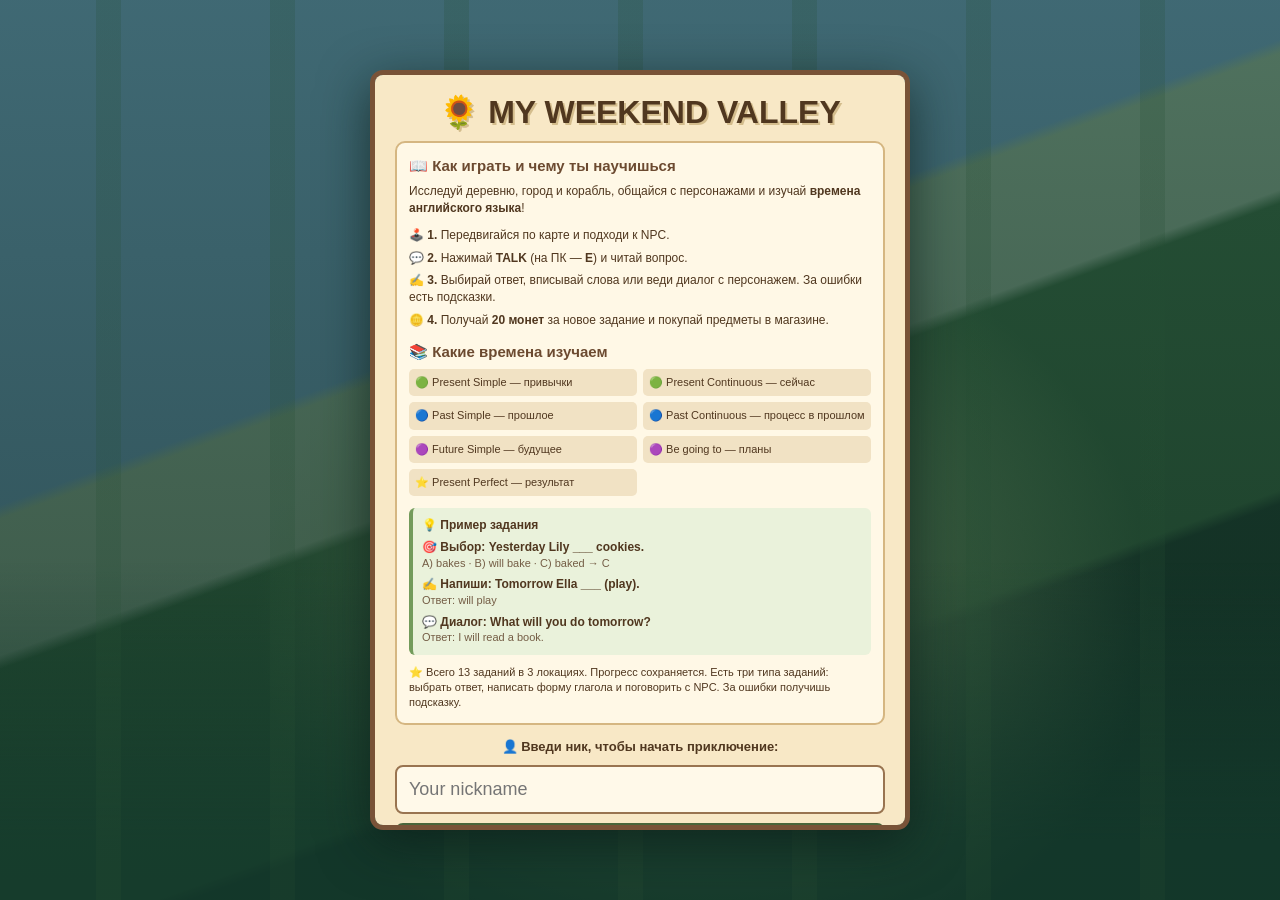
==== commit b64ea542: "Introduce mixed grammar tasks: multiple choice, typed verb forms, and interactive NPC conversations" ====
--- a/weekend-game/index.html
+++ b/weekend-game/index.html
@@ -36,17 +36,23 @@
 .grammarChoice{width:100%;text-align:left;padding:13px;background:#fff9e8;color:#4d3521;border:2px solid #b68e5c;border-radius:8px;font-size:15px;cursor:pointer;touch-action:manipulation}
 .grammarChoice.chosen{background:#d9edc8;border-color:#5f9045;box-shadow:0 0 0 2px #a2cb8d}
 #grammarFeedback{min-height:24px;color:#4c6335;font-size:13px;font-weight:bold;line-height:1.5}
+
+#conversationLog{display:none;max-height:180px;overflow-y:auto;background:#fff7e6;border:2px solid #cfb58a;border-radius:8px;padding:9px;margin:10px 0;touch-action:pan-y;overscroll-behavior:contain}
+.chatBubble{padding:8px 10px;border-radius:9px;margin:6px 0;line-height:1.45;font-size:13px;white-space:pre-wrap;overflow-wrap:anywhere}
+.chatNpc{background:#e7d5b1;margin-right:16px}.chatMe{background:#d7ebd2;margin-left:16px;text-align:right}
+#answer{min-height:75px;max-height:120px;font-size:16px}
+#card{max-height:88dvh;overscroll-behavior:contain;-webkit-overflow-scrolling:touch}
 </style></head><body><canvas id="game"></canvas><div id="hud"><button id="toggleHud" class="panelToggle" type="button" aria-label="Свернуть информацию" aria-expanded="true" title="Информация о персонаже">−</button><div id="nicknameHud"></div><strong id="worldTitle">🌻 My Weekend Valley</strong><div id="clock">☀️ Day 1 · Spring</div><div>🪙 <span id="coins">0</span> · 🦋 <span id="butterflies">0</span></div><div>⭐ <span id="progress">0 / 7</span> grammar quests</div><div>📍 <span id="location">Village</span></div></div><div id="quest"><button id="toggleQuest" class="panelToggle" type="button" aria-label="Свернуть задания" aria-expanded="true" title="Задания">−</button>📜 <b>English Tenses</b><div id="task">Explore the village and talk to the locals!</div></div><div id="pad"><div id="nub"></div></div><button id="act">TALK</button><div id="tip">Move: WASD / arrows / click · E or Enter: interact</div><div id="toast"></div><button id="customBtn">🎨 Character</button><button id="shopBtn">🛍️ Shop</button><div id="custom"><div id="customCard"><h2>🎨 Your Character</h2><div id="preview" style="font-size:50px;text-align:center">🧑</div><label>Clothes</label><select id="outfit"><option value="#5576b8">Blue jacket</option><option value="#b95762">Red jacket</option><option value="#6b9964">Green jacket</option><option value="#a276bd">Purple jacket</option><option value="#e1b755">Yellow jacket</option></select><label>Hair</label><select id="hair"><option value="#59442c">Brown</option><option value="#29262b">Black</option><option value="#d9a94b">Blond</option><option value="#b76a43">Ginger</option><option value="#d6d0ca">Silver</option></select><label>Skin tone</label><select id="skin"><option value="#edb78b">Light</option><option value="#c88d60">Tan</option><option value="#946344">Brown</option><option value="#65452f">Dark</option></select><button id="customDone">Save character ✓</button></div></div><div id="welcome"><div id="welcomeCard"><h2>🌻 MY WEEKEND VALLEY</h2>
 <section id="gameGuide" aria-label="Правила и темы игры">
 <div class="guideTitle">📖 Как играть и чему ты научишься</div>
 <p class="guideIntro">Исследуй деревню, город и корабль, общайся с персонажами и изучай <b>времена английского языка</b>!</p>
-<div class="guideSteps"><span>🕹️ <b>1.</b> Передвигайся по карте и подходи к NPC.</span><span>💬 <b>2.</b> Нажимай <b>TALK</b> (на ПК — <b>E</b>) и читай вопрос.</span><span>✍️ <b>3.</b> Выбери правильную форму глагола. Если ошибёшься, прочитай объяснение и попробуй ещё раз.</span><span>🪙 <b>4.</b> Получай <b>20 монет</b> за новое задание и покупай предметы в магазине.</span></div>
+<div class="guideSteps"><span>🕹️ <b>1.</b> Передвигайся по карте и подходи к NPC.</span><span>💬 <b>2.</b> Нажимай <b>TALK</b> (на ПК — <b>E</b>) и читай вопрос.</span><span>✍️ <b>3.</b> Выбирай ответ, вписывай слова или веди диалог с персонажем. За ошибки есть подсказки.</span><span>🪙 <b>4.</b> Получай <b>20 монет</b> за новое задание и покупай предметы в магазине.</span></div>
 <div class="guideTitle guideTopicsTitle">📚 Какие времена изучаем</div>
 <div class="guideTopics"><span>🟢 Present Simple — привычки</span><span>🟢 Present Continuous — сейчас</span><span>🔵 Past Simple — прошлое</span><span>🔵 Past Continuous — процесс в прошлом</span><span>🟣 Future Simple — будущее</span><span>🟣 Be going to — планы</span><span>⭐ Present Perfect — результат</span></div>
-<div class="guideExample"><b>💡 Пример задания</b><div class="guideQuestion">Yesterday Lily ___ some cookies.</div><div class="guideTranslation">A) bakes &nbsp; B) will bake &nbsp; C) baked</div><div class="guideAnswer">✅ C) baked — Past Simple</div><div class="guideTranslation">Yesterday = вчера; действие уже произошло.</div></div>
-<p class="guideNote">⭐ Всего 13 заданий в 3 локациях. Прогресс сохраняется. Выбирай правильную форму глагола. За ошибки получишь объяснение и сможешь попробовать снова.</p>
+<div class="guideExample"><b>💡 Пример задания</b><div class="guideQuestion">🎯 Выбор: Yesterday Lily ___ cookies.</div><div class="guideTranslation">A) bakes · B) will bake · C) baked → C</div><div class="guideAnswer">✍️ Напиши: Tomorrow Ella ___ (play).</div><div class="guideTranslation">Ответ: will play</div><div class="guideAnswer">💬 Диалог: What will you do tomorrow?</div><div class="guideTranslation">Ответ: I will read a book.</div></div>
+<p class="guideNote">⭐ Всего 13 заданий в 3 локациях. Прогресс сохраняется. Есть три типа заданий: выбрать ответ, написать форму глагола и поговорить с NPC. За ошибки получишь подсказку.</p>
 </section>
-<p class="guideNickLabel">👤 Введи ник, чтобы начать приключение:</p><input id="nickInput" maxlength="16" placeholder="Your nickname" autocomplete="nickname" enterkeyhint="go"><button id="nickSave" type="button">Start adventure ▶</button><p id="nickError" style="color:#a34236"></p></div></div><div id="market"><div id="marketCard"><h2>🛍️ Weekend Shop</h2><p>🪙 Your coins: <b id="marketCoins">0</b></p><p id="marketMessage" role="status" aria-live="polite" style="min-height:24px;font-weight:bold;color:#80502d"></p><div class="goods" id="goods"></div><button id="marketExit">🚪 Leave shop</button></div></div><div id="minigame"><div id="miniCard"><h2>🎯 Shooting Gallery</h2><p>Move your aim and shoot the moving cans! Hit all 7 targets in 7 shots to win 50 coins.</p><canvas id="miniCanvas" width="440" height="330"></canvas><p id="miniStatus"></p><button id="miniAgain">🔄 Reload / Retry</button><button id="miniClose">🚪 Exit game</button></div></div><div id="interior"><div id="room"><div id="scene"><div id="roomTitle"></div><div id="portrait"></div></div><div id="speech"><div id="speaker"></div><div id="dialogue"></div><div id="roomButtons"><button id="leave">Leave 🚪</button><button id="next">Next ▶</button></div></div></div></div><div id="modal"><div id="card"><h2 id="heading"></h2><p id="prompt"></p><div id="grammarTopic"></div><div id="grammarChoices" role="group" aria-label="Варианты ответа"></div><p id="grammarFeedback" role="status" aria-live="polite"></p><textarea id="answer" style="display:none" placeholder="Write your own answer in English..."></textarea><div id="buttons"><button id="close">Back</button><button id="save">Проверить ✓</button></div></div></div><script>
+<p class="guideNickLabel">👤 Введи ник, чтобы начать приключение:</p><input id="nickInput" maxlength="16" placeholder="Your nickname" autocomplete="nickname" enterkeyhint="go"><button id="nickSave" type="button">Start adventure ▶</button><p id="nickError" style="color:#a34236"></p></div></div><div id="market"><div id="marketCard"><h2>🛍️ Weekend Shop</h2><p>🪙 Your coins: <b id="marketCoins">0</b></p><p id="marketMessage" role="status" aria-live="polite" style="min-height:24px;font-weight:bold;color:#80502d"></p><div class="goods" id="goods"></div><button id="marketExit">🚪 Leave shop</button></div></div><div id="minigame"><div id="miniCard"><h2>🎯 Shooting Gallery</h2><p>Move your aim and shoot the moving cans! Hit all 7 targets in 7 shots to win 50 coins.</p><canvas id="miniCanvas" width="440" height="330"></canvas><p id="miniStatus"></p><button id="miniAgain">🔄 Reload / Retry</button><button id="miniClose">🚪 Exit game</button></div></div><div id="interior"><div id="room"><div id="scene"><div id="roomTitle"></div><div id="portrait"></div></div><div id="speech"><div id="speaker"></div><div id="dialogue"></div><div id="roomButtons"><button id="leave">Leave 🚪</button><button id="next">Next ▶</button></div></div></div></div><div id="modal"><div id="card"><h2 id="heading"></h2><p id="prompt"></p><div id="grammarTopic"></div><div id="grammarChoices" role="group" aria-label="Варианты ответа"></div><div id="conversationLog" aria-live="polite"></div><p id="grammarFeedback" role="status" aria-live="polite"></p><textarea id="answer" style="display:none" placeholder="Write your own answer in English..."></textarea><div id="buttons"><button id="close">Back</button><button id="save">Проверить ✓</button></div></div></div><script>
 window.addEventListener('error',function(e){var p=document.getElementById('gameError');if(p){p.style.display='block';p.textContent='Ошибка игры: '+(e.message||'неизвестная ошибка')}});
 window.addEventListener('unhandledrejection',function(e){var p=document.getElementById('gameError');if(p){p.style.display='block';p.textContent='Ошибка загрузки: '+String(e.reason&&e.reason.message||e.reason||'неизвестно')}});
 </script>
@@ -76,8 +82,8 @@
 </script>
 <script>
 (()=>{'use strict';const localStorage=(()=>{try{const storage=window.localStorage;const probe='__weekend_probe__';storage.setItem(probe,'1');storage.removeItem(probe);return storage}catch(e){const cache={};return {getItem:k=>Object.prototype.hasOwnProperty.call(cache,k)?cache[k]:null,setItem:(k,v)=>{cache[k]=String(v)},removeItem:k=>{delete cache[k]}}}})();const c=document.querySelector('#game'),g=c.getContext('2d');let W,H,D;function resize(){W=innerWidth;H=innerHeight;D=Math.min(devicePixelRatio||1,2);c.width=W*D;c.height=H*D;g.setTransform(D,0,0,D,0,0)}addEventListener('resize',resize);resize();
-const TS=40,COLS=58,ROWS=45,WW=COLS*TS,WH=ROWS*TS,player={x:1120,y:890,dir:0,walk:0},keys={},joy={x:0,y:0};let clickTarget=null;let active=null,near=null,door=null,stall=null,tick=0,prev=0,inside=null,dialogueStep=0,world='village',portal=null;const avatar=JSON.parse(localStorage.getItem('weekendAvatar')||'{"outfit":"#5576b8","hair":"#59442c","skin":"#edb78b"}');const answers=JSON.parse(localStorage.getItem('weekendGrammarV1')||'{}');
-let coins=Number(localStorage.getItem('weekendCoins')||0),butterflyCount=0;if(!localStorage.getItem('weekendStarterGiftV1')){coins+=100;localStorage.setItem('weekendCoins',String(coins));localStorage.setItem('weekendStarterGiftV1','1')}let nickname=window.weekendPlayerNickname||localStorage.getItem('weekendNickname')||'';const purchases=JSON.parse(localStorage.getItem('weekendPurchases')||'{}');const shopGoods=[{id:'hat',name:'🎩 Fancy Hat',price:35,description:'Wear a stylish hat'},{id:'crown',name:'👑 Golden Crown',price:120,description:'A royal look'},{id:'scarf',name:'🧣 Cozy Scarf',price:45,description:'A warm scarf'},{id:'sparkle',name:'✨ Sparkles',price:90,description:'Glitter around you'},{id:'pet',name:'🐈 Cat Friend',price:150,description:'A cat follows you'},{id:'balloon',name:'🎈 Balloon',price:65,description:'Carry a red balloon'}];const critters=Array.from({length:18},(_,i)=>({x:180+(i*257)%1930,y:170+(i*317)%1420,phase:i*1.7,speed:.3+i%3*.14,found:false}));const lanterns=[{x:1040,y:700},{x:1270,y:700},{x:1040,y:1030},{x:1270,y:1030},{x:760,y:790},{x:1530,y:790}];const quests=[{id:"farmer",x:580,y:610,name:"Mia the Farmer",icon:"👩‍🌾",tense:"Present Simple",topic:"Регулярные действия",q:"I ___ flowers every weekend.",choices:["plant","planted","will plant"],correct:0,hint:"I plant flowers every weekend.",explain:"Present Simple: I/you/we/they + глагол. Every weekend — регулярное действие."},{id:"fisher",x:1590,y:650,name:"Oliver the Fisher",icon:"🎣",tense:"Present Continuous",topic:"Действие сейчас",q:"Look! Oliver ___ a fish now.",choices:["catches","is catching","caught"],correct:1,hint:"Oliver is catching a fish now.",explain:"Present Continuous: am/is/are + глагол-ing. Now и Look! указывают на действие сейчас."},{id:"baker",x:1630,y:1180,name:"Lily the Baker",icon:"🥐",tense:"Past Simple",topic:"Прошедшее действие",q:"Yesterday Lily ___ some cookies.",choices:["bakes","will bake","baked"],correct:2,hint:"Yesterday Lily baked some cookies.",explain:"Past Simple: в утвердительном предложении глагол во 2-й форме или с -ed. Yesterday — вчера."},{id:"reader",x:530,y:1240,name:"Noah the Reader",icon:"📚",tense:"Past Continuous",topic:"Длительное действие в прошлом",q:"At 8 p.m. yesterday, Noah ___ a book.",choices:["was reading","reads","will read"],correct:0,hint:"Noah was reading a book.",explain:"Past Continuous: was/were + глагол-ing. Действие продолжалось в определённый момент прошлого."},{id:"musician",x:1150,y:440,name:"Ella the Musician",icon:"🎸",tense:"Future Simple",topic:"Планы и решения о будущем",q:"Tomorrow Ella ___ a new song.",choices:["played","plays","will play"],correct:2,hint:"Ella will play a new song.",explain:"Future Simple: will + начальная форма глагола. Tomorrow — завтра."},{id:"friend",x:1180,y:1450,name:"Alex the Friend",icon:"🧑",tense:"Present Perfect",topic:"Результат к настоящему",q:"Alex ___ already finished his homework.",choices:["has","have","did"],correct:0,hint:"Alex has already finished his homework.",explain:"Present Perfect: have/has + третья форма глагола. Alex = he, поэтому has."},{id:"shopkeeper",x:1950,y:930,name:"Sam the Shopkeeper",icon:"🛒",tense:"Present Simple",topic:"Вопросы и отрицания",q:"___ Sam work in the shop every day?",choices:["Do","Does","Did"],correct:1,hint:"Does Sam work in the shop every day?",explain:"Present Simple: Does + he/she/it + начальная форма глагола?"}];const regionalQuests={city:[{id:"city_guide",x:300,y:550,name:"Grace the Guide",icon:"🗺️",tense:"Past Simple",topic:"Вопрос о прошлом",q:"Where ___ you go last weekend?",choices:["did","do","will"],correct:0,hint:"Where did you go last weekend?",explain:"Past Simple: вопрос Did + подлежащее + начальная форма глагола. Last weekend — прошлые выходные."},{id:"city_driver",x:960,y:880,name:"Max the Driver",icon:"🚕",tense:"Future: going to",topic:"Намерения и планы",q:"Max ___ going to drive to the museum.",choices:["are","is","was"],correct:1,hint:"Max is going to drive to the museum.",explain:"Be going to: am/is/are + going to + глагол. Max = he, поэтому is."},{id:"city_artist",x:1530,y:1390,name:"Zoe the Artist",icon:"🎨",tense:"Present Continuous",topic:"Действие прямо сейчас",q:"Zoe ___ painting a picture at the moment.",choices:["was","will","is"],correct:2,hint:"Zoe is painting a picture.",explain:"Present Continuous: is + глагол-ing. At the moment — в данный момент."}],ship:[{id:"ship_captain",x:740,y:3010,name:"Captain Jack",icon:"👨‍✈️",tense:"Future Simple",topic:"Предсказание будущего",q:"I think the ship ___ arrive tomorrow.",choices:["will","did","is"],correct:0,hint:"The ship will arrive tomorrow.",explain:"Future Simple: will + начальная форма глагола. I think часто используется для предсказаний."},{id:"ship_guest",x:1590,y:2180,name:"Rose the Passenger",icon:"🌹",tense:"Present Perfect",topic:"Опыт и результат",q:"Rose ___ never visited London.",choices:["have","has","was"],correct:1,hint:"Rose has never visited London.",explain:"Present Perfect: has + третья форма visited. Never означает «никогда»."},{id:"ship_sailor",x:740,y:1170,name:"Finn the Sailor",icon:"⚓",tense:"Past Continuous",topic:"Два действия в прошлом",q:"Finn ___ sleeping when the bell rang.",choices:["is","will be","was"],correct:2,hint:"Finn was sleeping when the bell rang.",explain:"Past Continuous: was + глагол-ing; Past Simple (rang) — короткое событие, которое прервало действие."}]};const allQuests=[...quests,...regionalQuests.city,...regionalQuests.ship];const questTotal=allQuests.length;const houses=[{x:330,y:360,c:'#e7ac72',roof:'#a64d47',label:'FARM'},{x:1400,y:270,c:'#e3c795',roof:'#8d668d',label:'MUSIC'},{x:1420,y:970,c:'#f0b0a2',roof:'#b96b42',label:'BAKERY'},{x:290,y:1010,c:'#b8bbdf',roof:'#7668a2',label:'LIBRARY'},{x:1780,y:720,c:'#c6d99d',roof:'#6a9663',label:'SHOP'},{x:850,y:1230,c:'#ead5a4',roof:'#a06d52',label:'HOME'}];
+const TS=40,COLS=58,ROWS=45,WW=COLS*TS,WH=ROWS*TS,player={x:1120,y:890,dir:0,walk:0},keys={},joy={x:0,y:0};let clickTarget=null;let active=null,near=null,door=null,stall=null,tick=0,prev=0,inside=null,dialogueStep=0,world='village',portal=null;const avatar=JSON.parse(localStorage.getItem('weekendAvatar')||'{"outfit":"#5576b8","hair":"#59442c","skin":"#edb78b"}');const answers=JSON.parse(localStorage.getItem('weekendGrammarMixedV1')||'{}');
+let coins=Number(localStorage.getItem('weekendCoins')||0),butterflyCount=0;if(!localStorage.getItem('weekendStarterGiftV1')){coins+=100;localStorage.setItem('weekendCoins',String(coins));localStorage.setItem('weekendStarterGiftV1','1')}let nickname=window.weekendPlayerNickname||localStorage.getItem('weekendNickname')||'';const purchases=JSON.parse(localStorage.getItem('weekendPurchases')||'{}');const shopGoods=[{id:'hat',name:'🎩 Fancy Hat',price:35,description:'Wear a stylish hat'},{id:'crown',name:'👑 Golden Crown',price:120,description:'A royal look'},{id:'scarf',name:'🧣 Cozy Scarf',price:45,description:'A warm scarf'},{id:'sparkle',name:'✨ Sparkles',price:90,description:'Glitter around you'},{id:'pet',name:'🐈 Cat Friend',price:150,description:'A cat follows you'},{id:'balloon',name:'🎈 Balloon',price:65,description:'Carry a red balloon'}];const critters=Array.from({length:18},(_,i)=>({x:180+(i*257)%1930,y:170+(i*317)%1420,phase:i*1.7,speed:.3+i%3*.14,found:false}));const lanterns=[{x:1040,y:700},{x:1270,y:700},{x:1040,y:1030},{x:1270,y:1030},{x:760,y:790},{x:1530,y:790}];const quests=[{"id":"farmer","x":580,"y":610,"name":"Mia the Farmer","icon":"👩‍🌾","tense":"Present Simple","topic":"Привычки","mode":"choice","q":"I ___ flowers every weekend.","choices":["plant","planted","will plant"],"correct":0,"hint":"I plant flowers every weekend.","explain":"Every weekend = регулярно, поэтому Present Simple."},{"id":"fisher","x":1590,"y":650,"name":"Oliver the Fisher","icon":"🎣","tense":"Present Continuous","topic":"Действие сейчас","mode":"write","q":"Look! Oliver ___ (catch) a fish now.","accepted":["is catching","'s catching"],"hint":"Oliver is catching a fish now.","explain":"Сейчас: is + глагол с -ing. Напиши два слова: is catching."},{"id":"baker","x":1630,"y":1180,"name":"Lily the Baker","icon":"🥐","tense":"Past Simple","topic":"Вчера","mode":"choice","q":"Yesterday Lily ___ some cookies.","choices":["bakes","will bake","baked"],"correct":2,"hint":"Yesterday Lily baked some cookies.","explain":"Yesterday — прошлое, поэтому baked."},{"id":"reader","x":530,"y":1240,"name":"Noah the Reader","icon":"📚","tense":"Past Continuous","topic":"Разговор о вчерашнем дне","mode":"dialogue","dialogue":[{"npc":"Hi! What were you doing at 8 p.m. yesterday?","ru":"Что ты делал вчера в 8 вечера?","hint":"I was reading a book.","tokens":["was","were"],"reply":"Oh, that sounds interesting!"},{"npc":"Were you studying English yesterday?","ru":"Ты изучал английский вчера?","hint":"Yes, I was studying English.","tokens":["was","were"],"reply":"Great! Keep practicing English."},{"npc":"What will you do tomorrow?","ru":"Что ты будешь делать завтра?","hint":"I will read a book.","tokens":["will","going to"],"reply":"Lovely plan! See you soon."}]},{"id":"musician","x":1150,"y":440,"name":"Ella the Musician","icon":"🎸","tense":"Future Simple","topic":"Завтра","mode":"write","q":"Tomorrow Ella ___ (play) a new song.","accepted":["will play","'ll play"],"hint":"Tomorrow Ella will play a new song.","explain":"Tomorrow — будущее. Future Simple: will + play."},{"id":"friend","x":1180,"y":1450,"name":"Alex the Friend","icon":"🧑","tense":"Present Perfect","topic":"Разговор о достижениях","mode":"dialogue","dialogue":[{"npc":"Hello! Have you ever visited a big city?","ru":"Ты когда-нибудь посещал большой город?","hint":"Yes, I have visited a big city.","tokens":["have","haven't","never"],"reply":"That's cool! Traveling is fun."},{"npc":"What have you learned this week?","ru":"Чему ты научился на этой неделе?","hint":"I have learned English grammar.","tokens":["have","'ve"],"reply":"Well done! You are improving."},{"npc":"What will you do next weekend?","ru":"Что ты будешь делать в следующие выходные?","hint":"I will meet my friends.","tokens":["will","going to"],"reply":"That sounds like a great weekend!"}]},{"id":"shopkeeper","x":1950,"y":930,"name":"Sam the Shopkeeper","icon":"🛒","tense":"Present Simple","topic":"Вопросы","mode":"choice","q":"___ Sam work in the shop every day?","choices":["Do","Does","Did"],"correct":1,"hint":"Does Sam work in the shop every day?","explain":"Sam = he, значит вопрос в Present Simple начинается с Does."}];const regionalQuests={city:[{"id":"city_guide","x":300,"y":550,"name":"Grace the Guide","icon":"🗺️","tense":"Past Simple","topic":"Поездка в город","mode":"dialogue","dialogue":[{"npc":"Welcome! Where did you go last weekend?","ru":"Куда ты ходил в прошлые выходные?","hint":"I went to the park.","tokens":["went","visited","walked","stayed","played","watched","studied","traveled","travelled"],"reply":"Nice! I hope you had fun."},{"npc":"Did you visit a museum?","ru":"Ты посещал музей?","hint":"Yes, I visited a museum.","tokens":["did","visited","didn't"],"reply":"Museums can be fascinating."},{"npc":"Where will you go next weekend?","ru":"Куда ты пойдёшь в следующие выходные?","hint":"I will go to the city.","tokens":["will","going to"],"reply":"Enjoy your next adventure!"}]},{"id":"city_driver","x":960,"y":880,"name":"Max the Driver","icon":"🚕","tense":"Be going to","topic":"Планы","mode":"write","q":"Max ___ (be) going to drive to the museum.","accepted":["is"],"hint":"Max is going to drive to the museum.","explain":"Max = he, поэтому is going to."},{"id":"city_artist","x":1530,"y":1390,"name":"Zoe the Artist","icon":"🎨","tense":"Present Continuous","topic":"В данный момент","mode":"choice","q":"Zoe ___ painting a picture at the moment.","choices":["was","will","is"],"correct":2,"hint":"Zoe is painting a picture.","explain":"At the moment = прямо сейчас, поэтому is painting."}],ship:[{"id":"ship_captain","x":740,"y":3010,"name":"Captain Jack","icon":"👨‍✈️","tense":"Future Simple","topic":"Морское путешествие","mode":"dialogue","dialogue":[{"npc":"Welcome aboard! Where will you travel next summer?","ru":"Куда ты отправишься следующим летом?","hint":"I will travel to London.","tokens":["will","going to"],"reply":"Excellent destination, sailor!"},{"npc":"What are you doing on the ship now?","ru":"Что ты сейчас делаешь на корабле?","hint":"I am exploring the ship.","tokens":["am","'m","is","are"],"reply":"Keep exploring our beautiful ship."},{"npc":"What did you do yesterday?","ru":"Что ты делал вчера?","hint":"I watched the ocean yesterday.","tokens":["watched","visited","walked","played","studied","went","saw","read","ate","slept"],"reply":"Wonderful! You have completed our conversation."}]},{"id":"ship_guest","x":1590,"y":2180,"name":"Rose the Passenger","icon":"🌹","tense":"Present Perfect","topic":"Жизненный опыт","mode":"write","q":"Rose ___ (never / visit) London.","accepted":["has never visited","'s never visited"],"hint":"Rose has never visited London.","explain":"Present Perfect: has + never + третья форма visited."},{"id":"ship_sailor","x":740,"y":1170,"name":"Finn the Sailor","icon":"⚓","tense":"Past Continuous","topic":"Два действия в прошлом","mode":"choice","q":"Finn ___ sleeping when the bell rang.","choices":["is","will be","was"],"correct":2,"hint":"Finn was sleeping when the bell rang.","explain":"Длительное действие в прошлом: was sleeping."}]};const allQuests=[...quests,...regionalQuests.city,...regionalQuests.ship];const questTotal=allQuests.length;const houses=[{x:330,y:360,c:'#e7ac72',roof:'#a64d47',label:'FARM'},{x:1400,y:270,c:'#e3c795',roof:'#8d668d',label:'MUSIC'},{x:1420,y:970,c:'#f0b0a2',roof:'#b96b42',label:'BAKERY'},{x:290,y:1010,c:'#b8bbdf',roof:'#7668a2',label:'LIBRARY'},{x:1780,y:720,c:'#c6d99d',roof:'#6a9663',label:'SHOP'},{x:850,y:1230,c:'#ead5a4',roof:'#a06d52',label:'HOME'}];
 const roomPeople=[['👩‍🌾','Mia',['Welcome to my farmhouse!','I grow vegetables and flowers.','Have a lovely weekend!']],['👩‍🎤','Ella',['Welcome to my music room!','I practice guitar every day.','Music makes life better!']],['👩‍🍳','Lily',['Welcome to my bakery!','Our bread is always fresh.','Enjoy your weekend!']],['👨‍🏫','Noah',['Welcome to the library!','I love reading adventure stories.','See you soon!']],['🧑‍💼','Sam',['Hello! Welcome to my shop.','We sell useful things for the village.','Have a great day!']],['🧑','Alex',['Welcome home!','Relax and enjoy your free time.','See you around!']]];let seed=57;function rand(){seed=(seed*1664525+1013904223)>>>0;return seed/4294967296}const deco=[];for(let i=0;i<750;i++){let x=35+rand()*(WW-70),y=35+rand()*(WH-70);if(Math.abs(x-1150)<135||Math.abs(y-900)<95||houses.some(h=>Math.abs(x-h.x)<185&&Math.abs(y-h.y)<175)||quests.some(q=>Math.hypot(q.x-x,q.y-y)<115)||x>1680&&y<670)continue;deco.push({x,y,type:rand(),s:rand()})}
 const flowers=[];for(let i=0;i<260;i++)flowers.push({x:rand()*WW,y:rand()*WH,t:rand()});
 const walkers=Array.from({length:16},(_,i)=>({x:210+(i*347)%1880,y:210+(i*271)%1390,vx:0,vy:0,wait:0,speed:.55+(i%5)*.12,shirt:['#bd8d61','#7b9fbe','#d28b99','#9f87b5','#8ca76b','#d9ae69'][i%6],name:['Ben','Kate','Tom','Rose','Jack','Emma','Max','Amy','Leo','Lucy','Finn','Zoe','Dan','Ivy','Paul','May'][i],bubbleUntil:0,cooldown:0,hello:false}));const greetings=['Hello! How are you?','Hey! Nice to see you!','Hi there!','How is your day going?','Lovely weather today!','Good morning, neighbor!','Hope you have a great day!','Hey, how are things?'];function updateWalkers(dt){for(const n of walkers){n.wait-=dt;if(n.wait<=0){let angle=Math.random()*Math.PI*2;n.vx=Math.cos(angle);n.vy=Math.sin(angle);n.wait=45+Math.random()*145;if(Math.random()<.25){n.vx=0;n.vy=0;n.wait=25+Math.random()*65}}let nx=n.x+n.vx*n.speed*dt,ny=n.y+n.vy*n.speed*dt;if(nx<50||nx>WW-50)n.vx*=-1;else n.x=nx;if(ny<60||ny>WH-60)n.vy*=-1;else n.y=ny;let distance=Math.hypot(player.x-n.x,player.y-n.y);if(distance<112&&!n.hello&&tick>n.cooldown){n.bubbleUntil=tick+175;n.cooldown=tick+650;n.message=greetings[Math.floor(Math.random()*greetings.length)];n.hello=true}else if(distance>170)n.hello=false;}}function drawWalkers(){for(const n of walkers){character(n.x,n.y+Math.sin(tick*.07+n.x)*2,n.shirt);if(n.bubbleUntil>tick){const msg=n.message||'Hello!';g.font='bold 13px Verdana';const width=Math.max(90,g.measureText(msg).width+25);rect(n.x-width/2,n.y-92,width,32,'#4c382b');rect(n.x-width/2+3,n.y-89,width-6,26,'#fff2cf');g.fillStyle='#4c382b';g.beginPath();g.moveTo(n.x-6,n.y-60);g.lineTo(n.x+6,n.y-60);g.lineTo(n.x,n.y-51);g.fill();g.fillStyle='#4c382b';g.textAlign='center';g.fillText(msg,n.x,n.y-71)}}}
@@ -120,49 +126,71 @@
 for(let i=0;i<7;i++){let q=quests[i];character(q.x,q.y,['#bc815c','#5785a1','#c87987','#6c9a65','#a77fc2','#cdad53','#7b9d8d'][i]);label(q.name,q.x,q.y-55,13);if(answers[q.id])label('⭐',q.x+40,q.y-30,17);else{circle(q.x+30,q.y-42,12,'#f7d66d');label('!',q.x+30,q.y-37,15,'#5c432d')}}
 for(const st of stalls){rect(st.x-55,st.y-30,110,55,'#bd7c48');rect(st.x-64,st.y-54,128,27,'#b44c4b');for(let j=0;j<5;j++)rect(st.x-58+j*24,st.y-51,13,20,'#f9e6b8');label(st.label,st.x,st.y-68,14)}for(const gate of gates)label(gate.label+' / E',gate.x,gate.y-30,18);if(door)label('🚪 ENTER / E',door.x,door.y+118,16);drawPlayer();if(near){g.strokeStyle='#fff4b3';g.lineWidth=3;g.beginPath();g.arc(near.x,near.y,54,0,7);g.stroke();label('TALK',near.x,near.y-76,15)}const hour=(6+Math.floor(tick/550))%24;const night=hour>=19||hour<6;g.restore();if(night){rect(0,0,W,H,'#14244936');g.save();g.scale(scale,scale);g.translate(-camX,-camY);for(const l of lanterns){const halo=g.createRadialGradient(l.x,l.y-35,3,l.x,l.y-35,115);halo.addColorStop(0,'#f9db7922');halo.addColorStop(1,'#ffe5a000');circle(l.x,l.y-35,65,halo)}for(let i=0;i<28;i++){const a=(i*227+tick*.16)%WW,b=(i*193+Math.sin(tick*.025+i)*30+300)%WH;circle(a,b,2+Math.sin(tick*.09+i), '#ffefad55')}g.restore()}document.querySelector('#clock').textContent=(night?'🌙 ':'☀️ ')+'Day '+(1+Math.floor(tick/13200))+' · '+String(hour).padStart(2,'0')+':00';document.querySelector('#coins').textContent=coins;document.querySelector('#butterflies').textContent=butterflyCount;document.querySelector('#progress').textContent=allQuests.filter(q=>answers[q.id]).length+' / '+questTotal;document.querySelector('#location').textContent=near?near.name:'Village';document.querySelector('#task').textContent=allQuests.every(q=>answers[q.id])?'All stories complete! 🌟':'Practice English tenses: present, past and future!';document.querySelector('#act').textContent=portal?'TRAVEL':near?'TALK':door?'ENTER':stall?'PLAY':'EXPLORE'}
 function loop(t){const dt=Math.min((t-prev)||16,40)/16.67;prev=t;tick+=dt;if(document.querySelector('#modal').style.display!=='flex'&&inside===null&&document.querySelector('#custom').style.display!=='flex'&&document.querySelector('#minigame').style.display!=='flex'&&document.querySelector('#market').style.display!=='flex'&&document.querySelector('#welcome').style.display!=='flex'){let vx=joy.x+(keys.ArrowRight||keys.d||keys.D||keys.в||keys.В?1:0)-(keys.ArrowLeft||keys.a||keys.A||keys.ф||keys.Ф?1:0),vy=joy.y+(keys.ArrowDown||keys.s||keys.S||keys.ы||keys.Ы?1:0)-(keys.ArrowUp||keys.w||keys.W||keys.ц||keys.Ц?1:0);if(vx||vy)clickTarget=null;if(clickTarget&&!vx&&!vy){let dx=clickTarget.x-player.x,dy=clickTarget.y-player.y,d=Math.hypot(dx,dy);if(d>8){vx=dx/d;vy=dy/d}else clickTarget=null}let m=Math.hypot(vx,vy);if(m){const nx=Math.max(25,Math.min(WW-25,player.x+vx/m*3.4*dt)),ny=Math.max(25,Math.min((world==='ship'?SH:WH)-25,player.y+vy/m*3.4*dt));if(world!=='ship'||shipWalkable(nx,player.y))player.x=nx;if(world!=='ship'||shipWalkable(player.x,ny))player.y=ny;player.walk+=.19*dt}for(const b of critters){if(b.found)continue;b.x+=Math.sin(tick*.025+b.phase)*b.speed*dt;b.y+=Math.cos(tick*.019+b.phase)*b.speed*dt;if(Math.hypot(player.x-b.x,player.y-b.y)<28){b.found=true;butterflyCount++;coins+=5;localStorage.setItem('weekendCoins',String(coins));toast('🦋 Butterfly spotted! +5 coins')}}updateWalkers(dt)}if(world==='ship')for(const n of shipCrew)shipMove(n,dt);near=(world==='village'?quests:regionalQuests[world]).find(q=>Math.hypot(player.x-q.x,player.y-q.y)<105)||null;door=world==='village'?(houses.find(h=>Math.hypot(player.x-h.x,player.y-(h.y+105))<95)||null):null;stall=world==='village'?(stalls.find(h=>Math.hypot(player.x-h.x,player.y-h.y)<100)||null):null;extraNear=world==='village'?null:(extraNPC[world].find(n=>Math.hypot(player.x-n.x,player.y-n.y)<110)||null);portal=world==='village'?(gates.find(q=>Math.hypot(player.x-q.x,player.y-q.y)<105)||null):(world==='city'?Math.hypot(player.x-180,player.y-880)<125:Math.hypot(player.x-1160,player.y-3140)<130)?{to:'village'}:null;render();requestAnimationFrame(loop)}requestAnimationFrame(loop);
-const modal=document.querySelector('#modal'),answer=document.querySelector('#answer');let selectedGrammarChoice=-1;
+const modal=document.querySelector('#modal'),answer=document.querySelector('#answer');let selectedGrammarChoice=-1,conversationStep=0,conversationHistory=[];
+function normalizeEnglish(s){return s.toLowerCase().replace(/[’]/g,"'").replace(/[^a-z' ]/g,' ').replace(/\s+/g,' ').trim()}
+function addConversationLine(who,message){conversationHistory.push({who,message});const log=document.querySelector('#conversationLog');const bubble=document.createElement('div');bubble.className='chatBubble '+(who==='npc'?'chatNpc':'chatMe');bubble.textContent=(who==='npc'?active.name+': ':'You: ')+message;log.appendChild(bubble);log.scrollTop=log.scrollHeight}
+function showConversationTurn(){const turn=active.dialogue[conversationStep];document.querySelector('#prompt').textContent='💬 Разговор с '+active.name+' · '+(conversationStep+1)+' / '+active.dialogue.length;addConversationLine('npc',turn.npc+'\n'+turn.ru);document.querySelector('#answer').value='';document.querySelector('#answer').placeholder='Напиши ответ на английском, например: '+turn.hint;document.querySelector('#grammarFeedback').textContent='💡 Пример: '+turn.hint}
 function showGrammarQuest(q){
- active=q;selectedGrammarChoice=-1;
+ active=q;selectedGrammarChoice=-1;conversationStep=0;conversationHistory=[];
  document.querySelector('#heading').textContent=q.icon+' '+q.name;
- document.querySelector('#prompt').textContent=q.q;
- document.querySelector('#prompt').style.whiteSpace='normal';
- document.querySelector('#grammarTopic').textContent='📚 '+q.tense+' — '+q.topic;
+ document.querySelector('#prompt').style.whiteSpace='pre-line';
+ document.querySelector('#grammarTopic').textContent='📚 '+q.tense+' · '+(q.mode==='choice'?'🎯 Выбери ответ':q.mode==='write'?'✍️ Напиши сам':'💬 Диалог с персонажем');
  document.querySelector('#grammarTopic').style.display='block';
- const choices=document.querySelector('#grammarChoices');choices.style.display='grid';
- choices.innerHTML='';
- q.choices.forEach((option,i)=>{const b=document.createElement('button');b.type='button';b.className='grammarChoice';b.textContent=String.fromCharCode(65+i)+'. '+option;b.onclick=()=>{selectedGrammarChoice=i;for(const other of choices.children)other.classList.remove('chosen');b.classList.add('chosen');document.querySelector('#grammarFeedback').textContent='';};choices.appendChild(b)});
- document.querySelector('#grammarFeedback').textContent=answers[q.id]?'⭐ Уже пройдено! Можно повторить задание.':'Выбери правильный вариант и нажми «Проверить».';
- document.querySelector('#answer').style.display='none';
- document.querySelector('#save').style.display='block';
- document.querySelector('#save').textContent='Проверить ✓';
+ const choices=document.querySelector('#grammarChoices'),log=document.querySelector('#conversationLog'),field=document.querySelector('#answer'),feedback=document.querySelector('#grammarFeedback'),save=document.querySelector('#save');
+ choices.innerHTML='';log.innerHTML='';choices.style.display=q.mode==='choice'?'grid':'none';log.style.display=q.mode==='dialogue'?'block':'none';
+ field.style.display=q.mode==='choice'?'none':'block';field.value='';
+ save.style.display='block';save.textContent=q.mode==='dialogue'?'Ответить ▶':'Проверить ✓';save.onclick=checkGrammarAnswer;
+ if(q.mode==='choice'){
+   document.querySelector('#prompt').textContent=q.q;
+   q.choices.forEach((option,i)=>{const b=document.createElement('button');b.type='button';b.className='grammarChoice';b.textContent=String.fromCharCode(65+i)+'. '+option;b.onclick=()=>{selectedGrammarChoice=i;for(const other of choices.children)other.classList.remove('chosen');b.classList.add('chosen');feedback.textContent='';};choices.appendChild(b)});
+   feedback.textContent='Выбери правильную форму глагола.';
+ }else if(q.mode==='write'){
+   document.querySelector('#prompt').textContent=q.q+'\n\nНапиши только пропущенные слова.';
+   field.placeholder='Впиши пропущенное слово или форму глагола';
+   feedback.textContent='💡 Правило: '+q.explain;
+ }else showConversationTurn();
+ if(answers[q.id])feedback.textContent+=' ⭐ Ранее пройдено — можно повторить.';
  modal.style.display='flex';clickTarget=null;joy.x=joy.y=0;reset();
 }
 function interact(){if(modal.style.display==='flex'||inside!==null)return;if(portal){switchWorld(portal.to);return}if(near){showGrammarQuest(near);return}if(extraNear){showExtraDialogue(extraNear);return}if(stall){openMini();return}if(door){enterHouse(houses.indexOf(door));return}toast('Подойди к персонажу, чтобы изучать английский!')}
 function enterHouse(i){inside=i;dialogueStep=0;joy.x=joy.y=0;reset();document.querySelector('#interior').style.display='flex';document.querySelector('#roomTitle').textContent=houses[i].label;document.querySelector('#portrait').textContent=roomPeople[i][0];showDialogue()}function showDialogue(){const p=inside==='extra'?[window.currentExtra.icon,window.currentExtra.name,window.currentExtra.lines]:roomPeople[inside];document.querySelector('#speaker').textContent=p[1];document.querySelector('#dialogue').textContent=p[2][dialogueStep];document.querySelector('#next').textContent=dialogueStep===p[2].length-1?'Done ✓':'Next ▶'}function leaveHouse(){inside=null;document.querySelector('#interior').style.display='none'}document.querySelector('#leave').onclick=leaveHouse;document.querySelector('#next').onclick=()=>{if(inside===null)return;if(dialogueStep<(inside==='extra'?window.currentExtra.lines:roomPeople[inside][2]).length-1){dialogueStep++;showDialogue()}else leaveHouse()};document.querySelector('#customBtn').onclick=()=>{for(const k of ['outfit','hair','skin'])document.querySelector('#'+k).value=avatar[k];document.querySelector('#custom').style.display='flex';clickTarget=null};document.querySelector('#customDone').onclick=()=>{for(const k of ['outfit','hair','skin'])avatar[k]=document.querySelector('#'+k).value;localStorage.setItem('weekendAvatar',JSON.stringify(avatar));document.querySelector('#custom').style.display='none';toast('🎨 Character saved!')};let miniExitTimer=null;let miniHits=0,miniThrows=0,miniTargets=[],miniActive=false,miniLast=0,miniAim={x:220,y:165},miniFlash=0,miniWon=false;const miniCanvas=document.querySelector('#miniCanvas'),mg=miniCanvas.getContext('2d');function miniEnd(){if(miniExitTimer!==null){clearTimeout(miniExitTimer);miniExitTimer=null}miniActive=false;document.querySelector('#minigame').style.display='none';clickTarget=null}function resetMini(){if(miniExitTimer!==null){clearTimeout(miniExitTimer);miniExitTimer=null}miniHits=0;miniThrows=0;miniWon=false;miniFlash=0;miniTargets=Array.from({length:7},(_,i)=>({x:70+i%4*94,y:115+Math.floor(i/4)*75,baseY:115+Math.floor(i/4)*75,phase:i*1.31,dir:i%2?1:-1,speed:.45+i%3*.24,hit:false,fall:0}));document.querySelector('#miniStatus').textContent='🎯 0 / 7 hits · 7 shots remaining';miniActive=true;miniLast=0;paintMini()}function openMini(){document.querySelector('#minigame').style.display='flex';clickTarget=null;joy.x=joy.y=0;reset();resetMini()}function paintMini(){if(!miniActive)return;mg.clearRect(0,0,440,330);const sky=mg.createLinearGradient(0,0,0,330);sky.addColorStop(0,'#30496a');sky.addColorStop(.7,'#7b9ba2');sky.addColorStop(1,'#a9b39b');mg.fillStyle=sky;mg.fillRect(0,0,440,330);mg.fillStyle='#2f2531';mg.fillRect(14,45,412,218);mg.fillStyle='#694533';mg.fillRect(18,50,404,208);mg.fillStyle='#a77c4e';mg.fillRect(24,145,392,14);mg.fillRect(24,240,392,15);mg.fillStyle='#dbb77e';mg.fillRect(24,145,392,5);mg.fillRect(24,240,392,5);for(let i=0;i<13;i++){mg.fillStyle='#3d2a2a55';mg.fillRect(32+i*31,53,3,187)}for(const t of miniTargets){if(t.hit){if(t.fall>0){mg.save();mg.translate(t.x,t.y);mg.rotate(Math.min(1.4,(1-t.fall)*2));mg.globalAlpha=t.fall;mg.fillStyle='#d7d6cb';mg.fillRect(-15,-19,30,39);mg.restore();t.fall=Math.max(0,t.fall-.035)}continue}const size=1+(t.y-115)/500;mg.fillStyle='#1b171c77';mg.beginPath();mg.ellipse(t.x+7,t.y+26,20*size,6,0,0,Math.PI*2);mg.fill();mg.fillStyle='#e9e8dd';mg.fillRect(t.x-15*size,t.y-22*size,30*size,45*size);mg.fillStyle='#be4e43';mg.fillRect(t.x-15*size,t.y-15*size,30*size,9*size);mg.fillRect(t.x-15*size,t.y+7*size,30*size,9*size);mg.fillStyle='#f8f6eb';mg.fillRect(t.x-12*size,t.y-20*size,24*size,4*size);mg.fillStyle='#b3b7b7';mg.fillRect(t.x-12*size,t.y+18*size,24*size,4*size)}mg.fillStyle='#41352e';mg.fillRect(0,286,440,44);mg.fillStyle='#80624d';mg.fillRect(0,281,440,10);mg.save();mg.translate(miniAim.x,miniAim.y);mg.strokeStyle=miniFlash>0?'#fff8ab':'#f4e9ce';mg.lineWidth=2;mg.beginPath();mg.arc(0,0,17,0,Math.PI*2);mg.moveTo(-27,0);mg.lineTo(-8,0);mg.moveTo(8,0);mg.lineTo(27,0);mg.moveTo(0,-27);mg.lineTo(0,-8);mg.moveTo(0,8);mg.lineTo(0,27);mg.stroke();mg.restore();mg.fillStyle='#23252e';mg.beginPath();mg.moveTo(175,330);mg.lineTo(191,294);mg.lineTo(249,294);mg.lineTo(265,330);mg.closePath();mg.fill();mg.fillStyle='#8a9096';mg.fillRect(209,279,22,41);mg.fillStyle='#474b54';mg.fillRect(214,281,12,35);if(miniFlash>0){mg.fillStyle='#ffe7a4bb';mg.beginPath();mg.arc(220,280,11+miniFlash*4,0,Math.PI*2);mg.fill();miniFlash--}mg.font='bold 14px sans-serif';mg.fillStyle='#fff9e7';mg.fillText('HITS '+miniHits+'/7',18,23);mg.fillText('AMMO '+Math.max(0,7-miniThrows)+'/7',325,23)}function miniFrame(t){if(miniActive){const dt=Math.min(2,(t-miniLast||16)/16.67);miniLast=t;if(!miniWon&&miniThrows<7){for(const n of miniTargets){if(n.hit)continue;n.x+=n.dir*n.speed*dt;if(n.x<47||n.x>393){n.dir*=-1;n.x=Math.max(47,Math.min(393,n.x))}n.y=n.baseY+Math.sin(t*.002+n.phase)*7}}paintMini()}requestAnimationFrame(miniFrame)}requestAnimationFrame(miniFrame);function miniFire(x,y){if(!miniActive||miniWon||miniThrows>=7)return;miniAim={x,y};miniThrows++;miniFlash=5;let hit=null;for(const t of miniTargets){if(!t.hit&&Math.abs(t.x-x)<21&&Math.abs(t.y-y)<30){hit=t;break}}if(hit){hit.hit=true;hit.fall=1;miniHits++}if(miniHits>=7){miniWon=true;coins+=50;localStorage.setItem('weekendCoins',String(coins));document.querySelector('#miniStatus').textContent='🏆 ПОБЕДА! Все 7 мишеней сбиты! +50 монет';miniExitTimer=setTimeout(()=>{miniEnd();toast('🏆 Поздравляем с победой! +50 монет!')},1300)}else if(miniThrows>=12){document.querySelector('#miniStatus').textContent='💥 Патроны закончились! Попробуй снова или выйди.'}else document.querySelector('#miniStatus').textContent=(hit?'🎯 Hit! ':'Miss! ')+' '+miniHits+'/7 · '+(7-miniThrows)+' shots left'}miniCanvas.addEventListener('pointermove',e=>{if(!miniActive)return;const r=miniCanvas.getBoundingClientRect();miniAim={x:(e.clientX-r.left)*440/r.width,y:(e.clientY-r.top)*330/r.height}});miniCanvas.addEventListener('pointerdown',e=>{e.preventDefault();const r=miniCanvas.getBoundingClientRect();miniFire((e.clientX-r.left)*440/r.width,(e.clientY-r.top)*330/r.height)});document.querySelector('#miniAgain').onclick=resetMini;document.querySelector('#miniClose').onclick=miniEnd;document.querySelector('#minigame').addEventListener('pointerdown',e=>{if(e.target.id==='minigame')miniEnd()});function toast(msg){const el=document.querySelector('#toast');el.textContent=msg;el.style.display='block';clearTimeout(toast.timeout);toast.timeout=setTimeout(()=>el.style.display='none',2400)}
-document.querySelector('#act').onclick=interact;document.querySelector('#close').onclick=()=>{modal.style.display='none';answer.style.display='block';document.querySelector('#save').style.display='block'};document.querySelector('#save').onclick=()=>{
- if(!active||selectedGrammarChoice<0){document.querySelector('#grammarFeedback').textContent='⚠️ Сначала выбери вариант ответа.';return}
- if(selectedGrammarChoice!==active.correct){document.querySelector('#grammarFeedback').textContent='❌ Пока неверно. Подсказка: '+active.explain;return}
- const firstTime=!answers[active.id];
- if(firstTime){coins+=20;localStorage.setItem('weekendCoins',String(coins))}
- answers[active.id]=active.choices[active.correct];localStorage.setItem('weekendGrammarV1',JSON.stringify(answers));
- document.querySelector('#grammarFeedback').textContent='✅ Верно! '+active.hint+' — '+active.explain+(firstTime?' +20 🪙':'');
- document.querySelector('#save').textContent='Продолжить ▶';
- document.querySelector('#save').onclick=()=>{modal.style.display='none';document.querySelector('#save').onclick=checkGrammarAnswer;if(allQuests.every(q=>answers[q.id]))setTimeout(finish,350)};
-};
+document.querySelector('#act').onclick=interact;document.querySelector('#close').onclick=()=>{modal.style.display='none';answer.style.display='block';document.querySelector('#save').style.display='block'};function completeQuest(result){
+ const firstTime=!answers[active.id];if(firstTime){coins+=20;localStorage.setItem('weekendCoins',String(coins))}
+ answers[active.id]=result;localStorage.setItem('weekendGrammarMixedV1',JSON.stringify(answers));
+ const feedback=document.querySelector('#grammarFeedback');feedback.textContent='✅ Задание выполнено!'+(firstTime?' +20 🪙':' Уже пройдено ранее.');
+ const save=document.querySelector('#save');save.textContent='Продолжить ▶';save.onclick=()=>{
+  modal.style.display='none';save.onclick=checkGrammarAnswer;
+  if(allQuests.every(q=>answers[q.id]))setTimeout(finish,350);
+ };
+}
 function checkGrammarAnswer(){
- if(!active||selectedGrammarChoice<0){document.querySelector('#grammarFeedback').textContent='⚠️ Сначала выбери вариант ответа.';return}
- if(selectedGrammarChoice!==active.correct){document.querySelector('#grammarFeedback').textContent='❌ Пока неверно. Подсказка: '+active.explain;return}
- const firstTime=!answers[active.id];
- if(firstTime){coins+=20;localStorage.setItem('weekendCoins',String(coins))}
- answers[active.id]=active.choices[active.correct];localStorage.setItem('weekendGrammarV1',JSON.stringify(answers));
- document.querySelector('#grammarFeedback').textContent='✅ Верно! '+active.hint+' — '+active.explain+(firstTime?' +20 🪙':'');
- document.querySelector('#save').textContent='Продолжить ▶';
- document.querySelector('#save').onclick=()=>{modal.style.display='none';document.querySelector('#save').onclick=checkGrammarAnswer;if(allQuests.every(q=>answers[q.id]))setTimeout(finish,350)};
+ if(!active)return;
+ const feedback=document.querySelector('#grammarFeedback');
+ if(active.mode==='choice'){
+   if(selectedGrammarChoice<0){feedback.textContent='⚠️ Сначала выбери вариант.';return}
+   if(selectedGrammarChoice!==active.correct){feedback.textContent='❌ Неверно. '+active.explain;return}
+   feedback.textContent='✅ '+active.hint+' — '+active.explain;
+   completeQuest(active.choices[active.correct]);return;
+ }
+ const raw=document.querySelector('#answer').value.trim(),norm=normalizeEnglish(raw);
+ if(!norm){feedback.textContent='⚠️ Сначала напиши ответ на английском.';return}
+ if(active.mode==='write'){
+   if(!active.accepted.some(x=>normalizeEnglish(x)===norm)){feedback.textContent='❌ Попробуй ещё раз. '+active.explain+' Пример: '+active.hint;return}
+   completeQuest(raw);return;
+ }
+ const turn=active.dialogue[conversationStep];
+ const wordCount=norm.split(' ').filter(Boolean).length;
+ const matches=turn.tokens.some(token=>{const t=normalizeEnglish(token);return norm.split(' ').includes(t)||t.includes(' ')&&norm.includes(t)});
+ if(wordCount<3||!matches){feedback.textContent='💡 Ответь полным предложением, используя нужное время. Например: '+turn.hint;return}
+ addConversationLine('me',raw);addConversationLine('npc',turn.reply);
+ conversationStep++;
+ if(conversationStep>=active.dialogue.length){completeQuest(conversationHistory.filter(x=>x.who==='me').map(x=>x.message).join(' | '));return}
+ showConversationTurn();
 }
 document.querySelector('#save').onclick=checkGrammarAnswer;
 function finish(){
  document.querySelector('#heading').textContent='🏆 English Tenses — все 13 заданий!';
- document.querySelector('#prompt').textContent='Отличная работа! Ты повторил настоящее, прошедшее и будущее время, а также Present Perfect и Continuous. Можешь вернуться к любому NPC и повторить упражнение.';
+ document.querySelector('#prompt').textContent='Отличная работа! Ты прошёл три формата: выбор ответа, самостоятельное написание и диалоги с персонажами. Ты повторил настоящее, прошедшее и будущее время. Можешь вернуться к любому NPC и повторить упражнение.';
  document.querySelector('#prompt').style.whiteSpace='normal';
  document.querySelector('#grammarTopic').style.display='none';document.querySelector('#grammarChoices').style.display='none';document.querySelector('#grammarFeedback').textContent='';
  document.querySelector('#answer').style.display='none';document.querySelector('#save').style.display='none';modal.style.display='flex';
